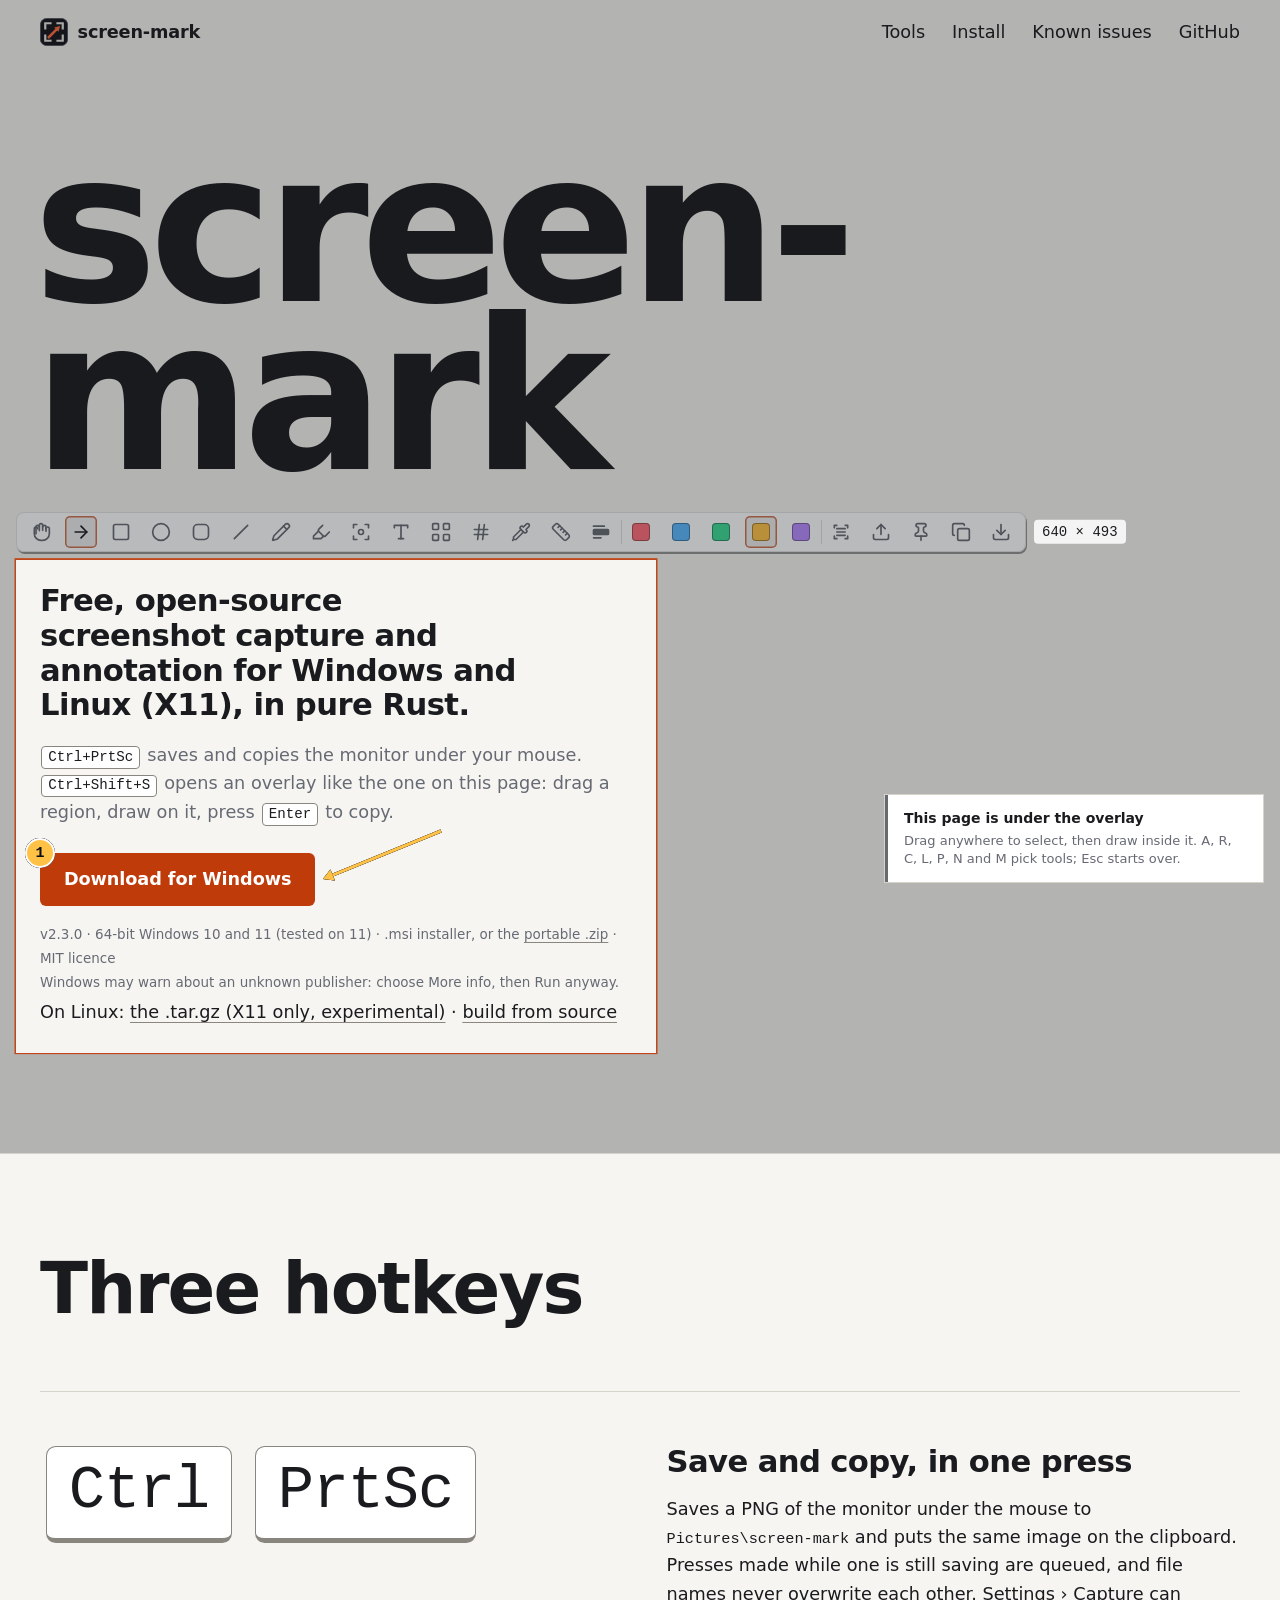
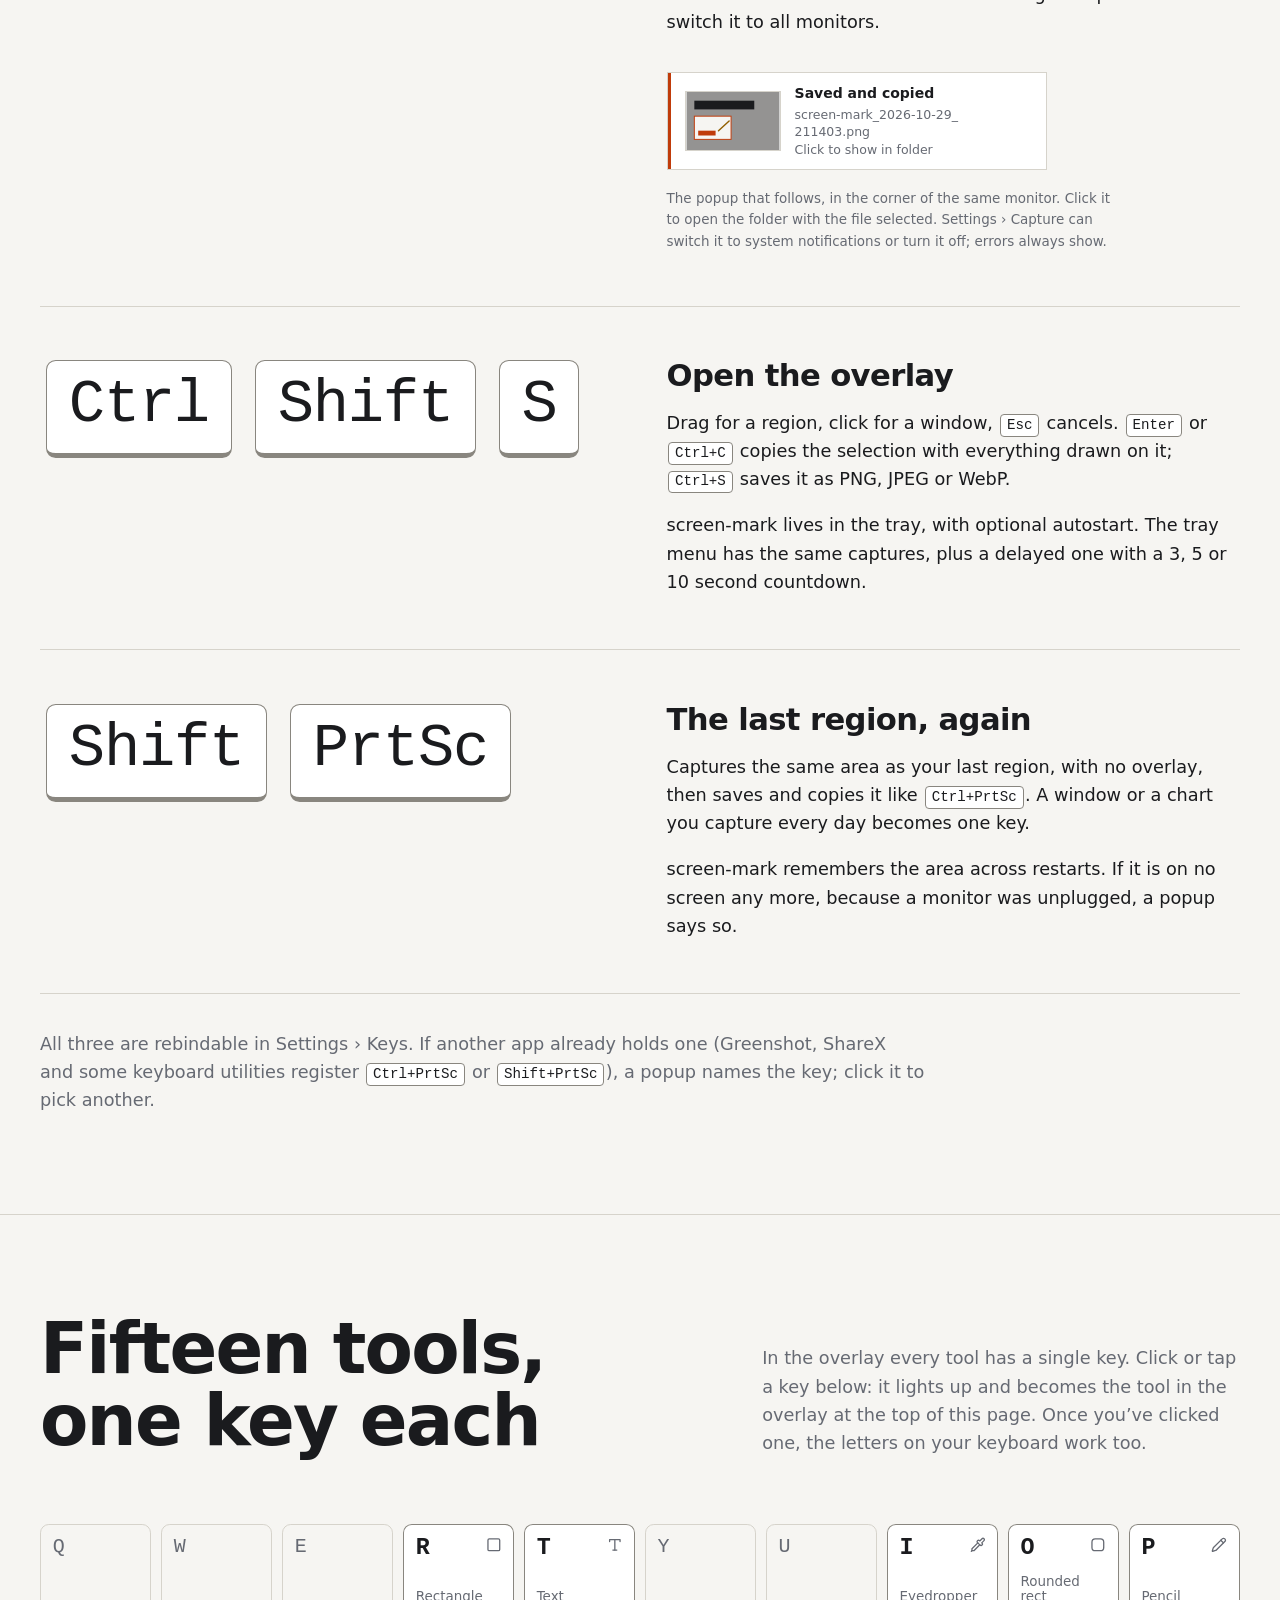
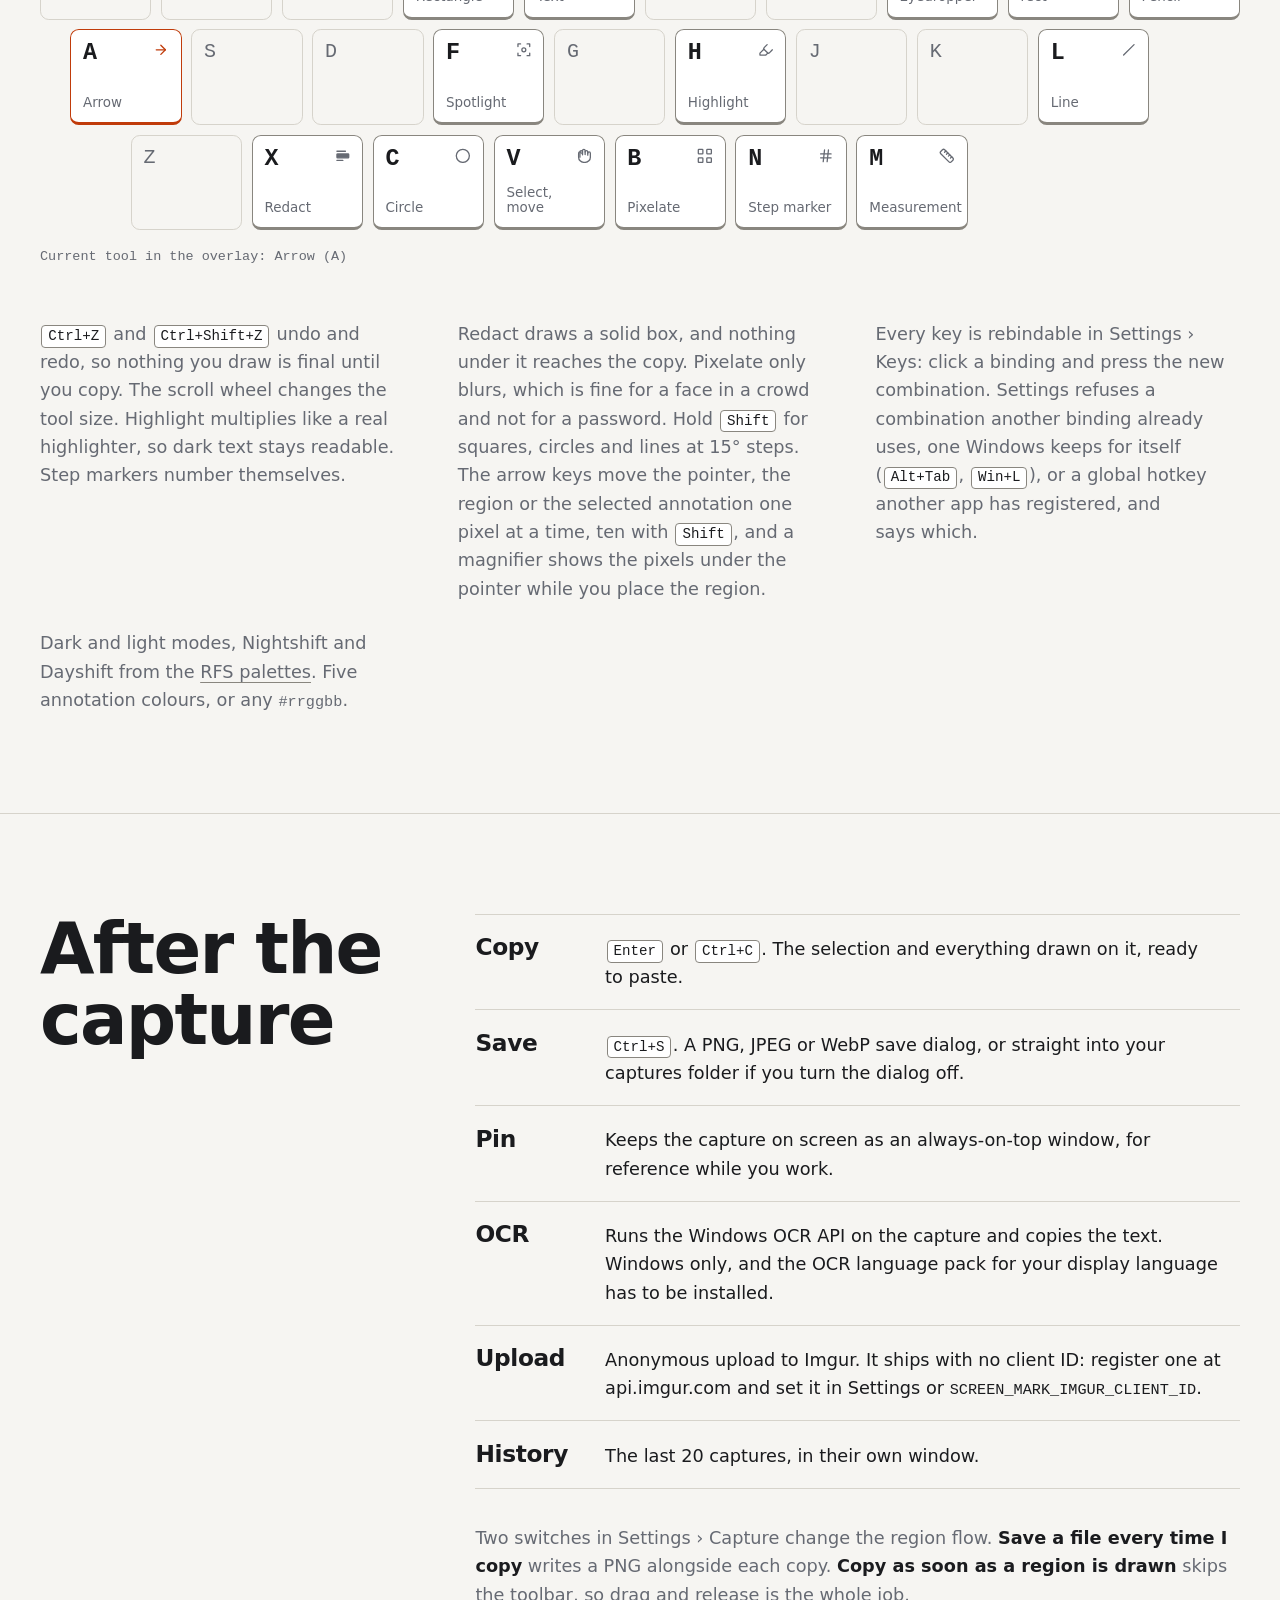
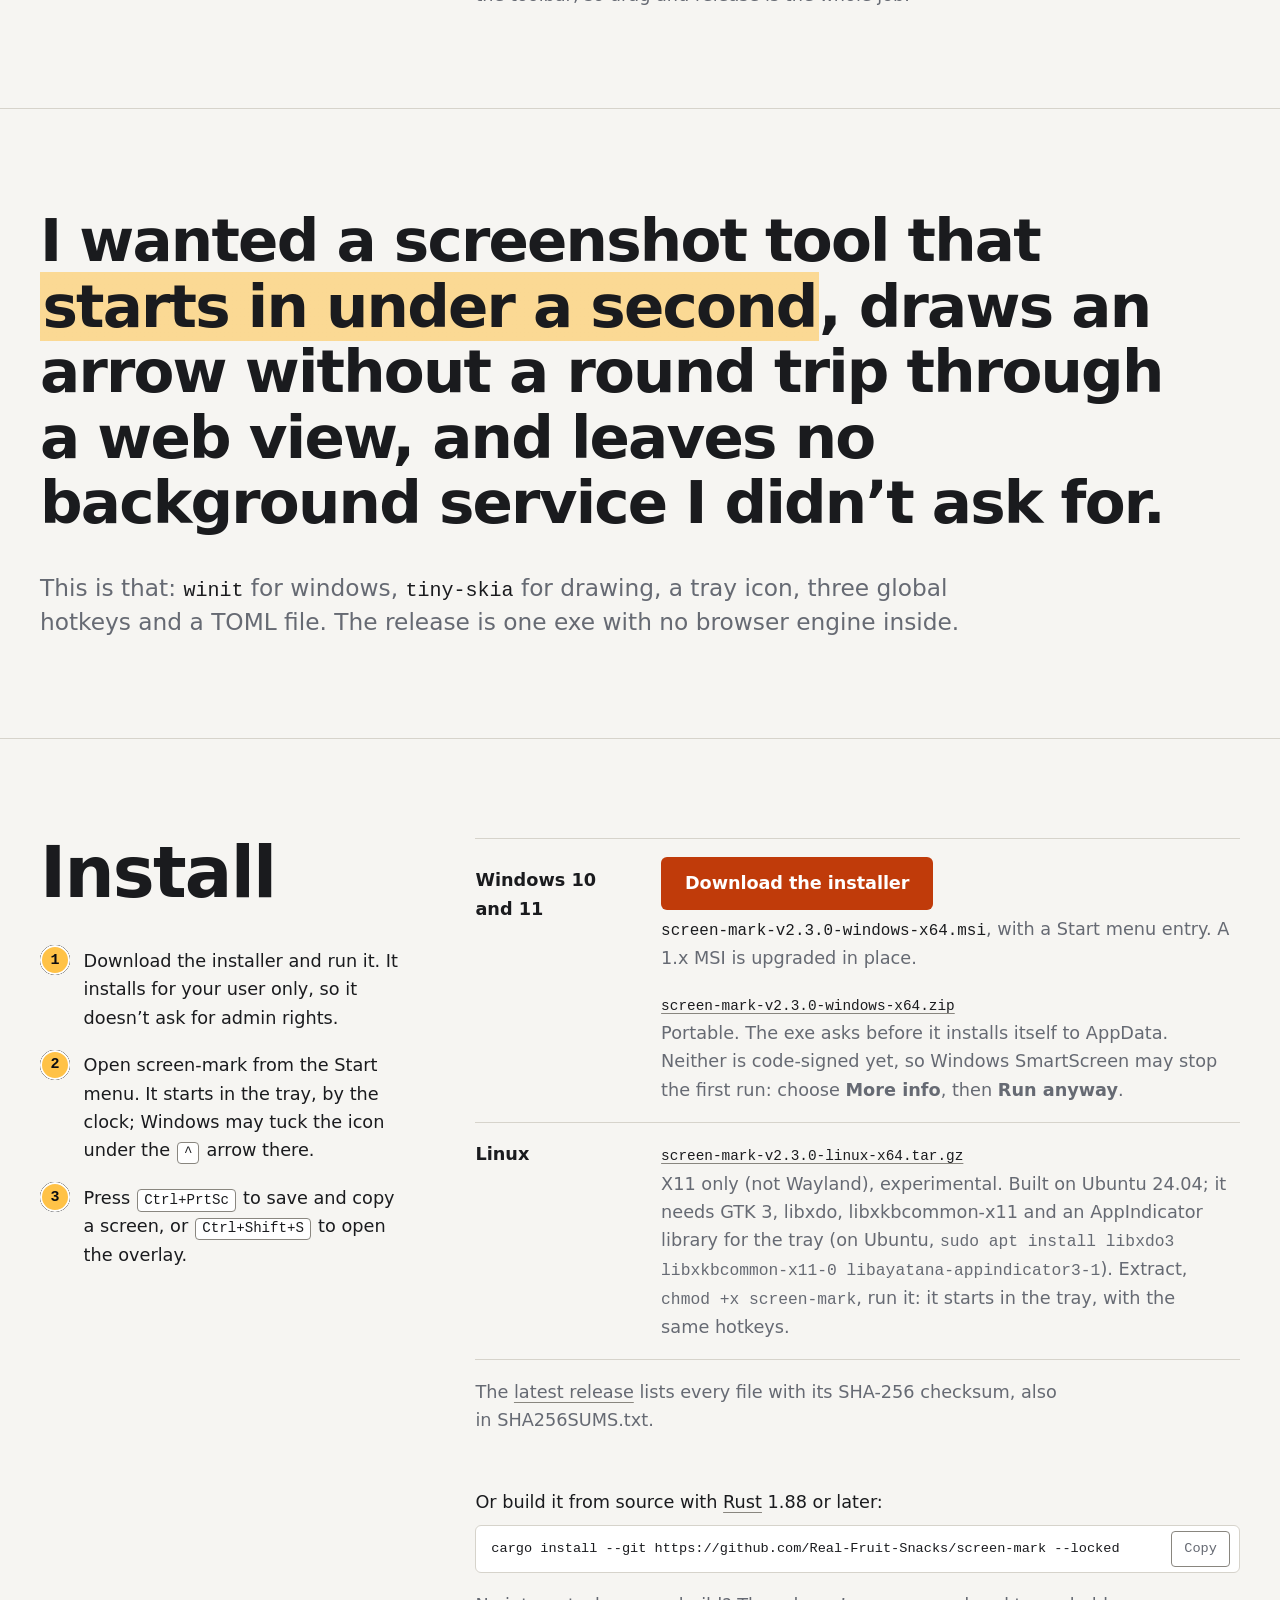
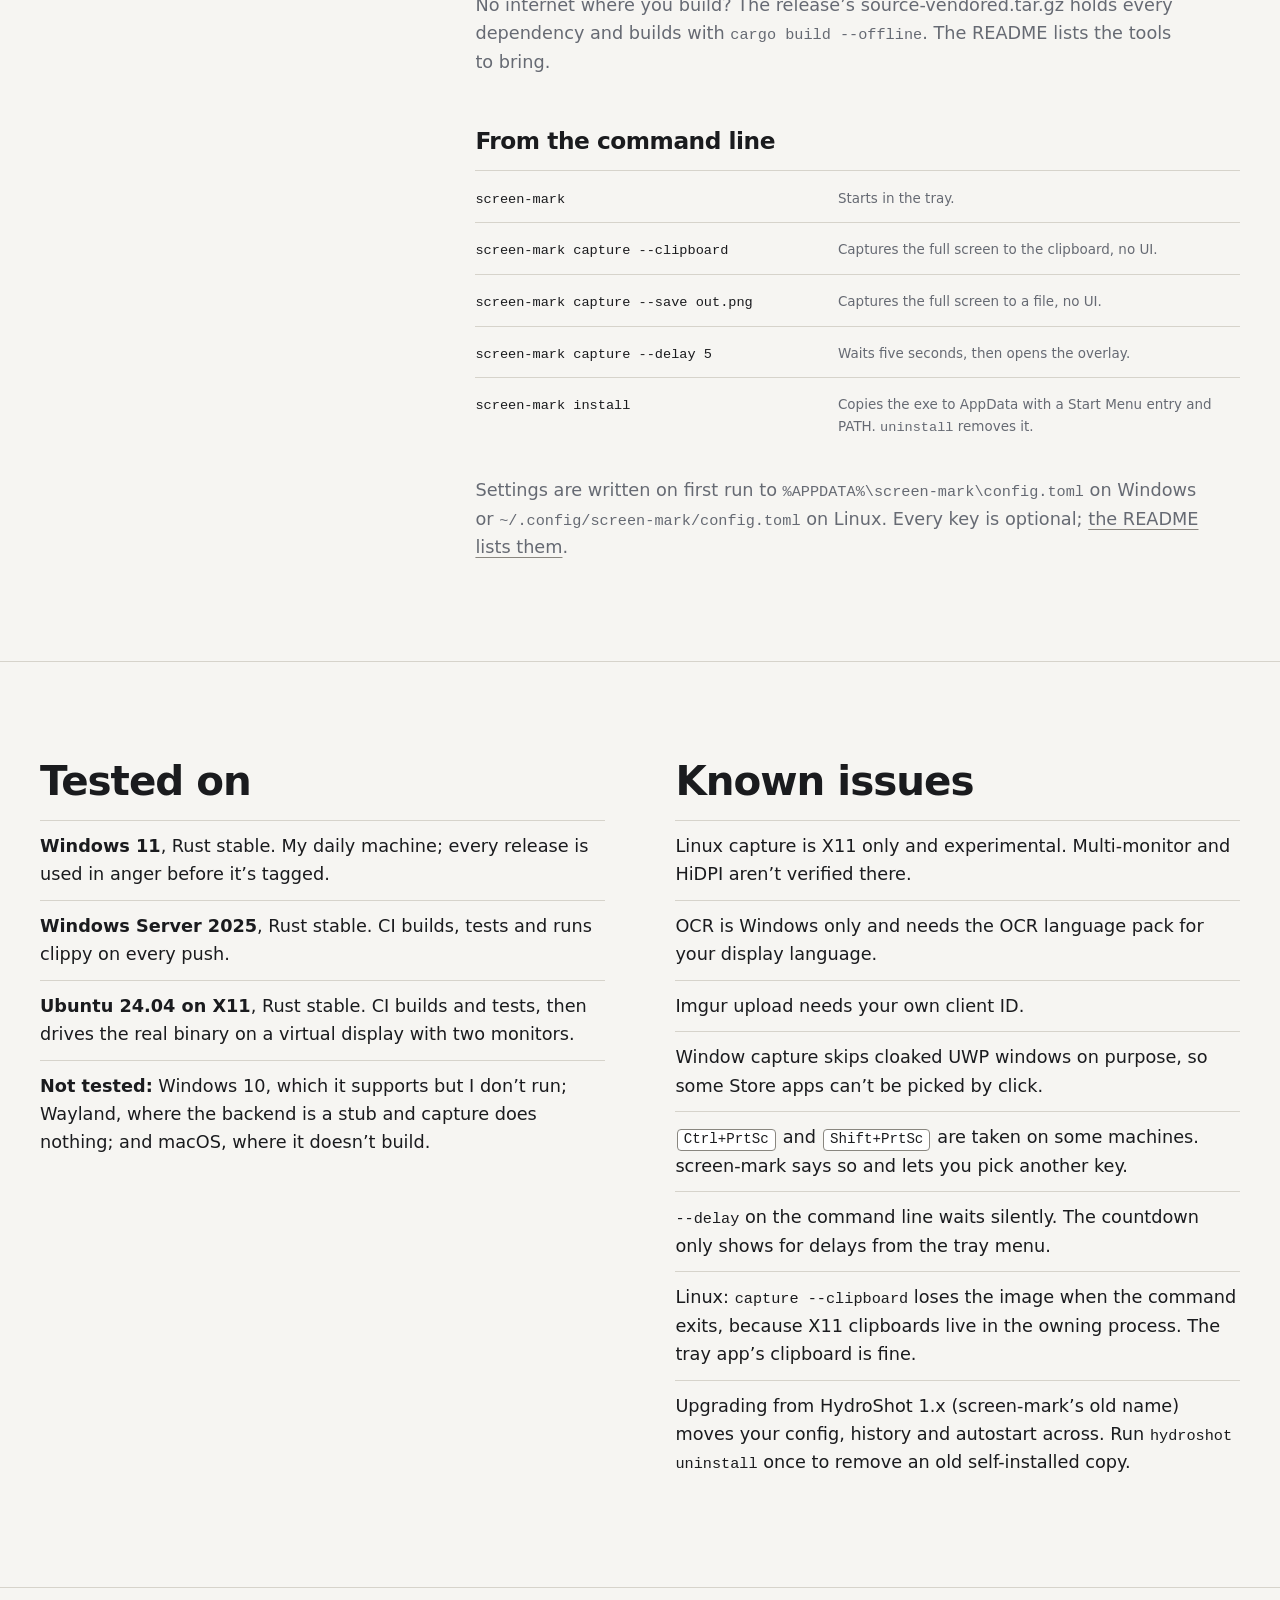
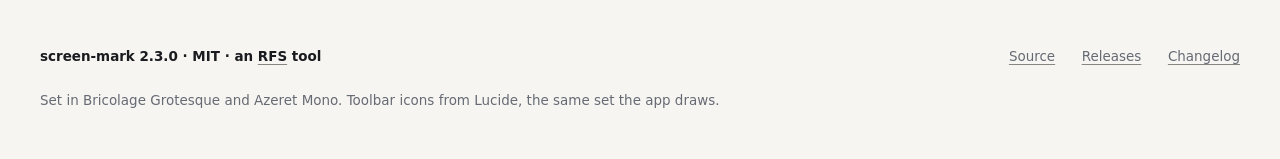
==== docs/index.html @ cc22e28f "Release 2.3.0 screen-mark updates itself (signed releases, tray and command line), gains a Redact to" ====
<!doctype html>
<html lang="en">
<head>
<meta charset="utf-8">
<meta name="viewport" content="width=device-width, initial-scale=1">
<title>screen-mark: screenshot capture and annotation in pure Rust</title>
<meta name="description" content="A native screenshot tool for Windows and Linux (X11). Ctrl+PrintScreen saves and copies; Ctrl+Shift+S opens an overlay with fifteen annotation tools, one key each. OCR, pin, Imgur upload. MIT.">
<meta name="keywords" content="screen-mark, screenshot, annotation, Rust, capture, OCR, tiny-skia, winit">
<meta property="og:type" content="website">
<meta property="og:url" content="https://real-fruit-snacks.github.io/screen-mark/">
<meta property="og:title" content="screen-mark: screenshot capture and annotation in pure Rust">
<meta property="og:description" content="Ctrl+PrintScreen saves and copies. Ctrl+Shift+S opens the overlay: drag a region, draw on it, press Enter. Windows and Linux (X11).">
<meta property="og:image" content="https://real-fruit-snacks.github.io/screen-mark/assets/og.png">
<meta property="og:image:width" content="1200">
<meta property="og:image:height" content="630">
<meta property="og:image:alt" content="The screen-mark website under its own capture overlay: a dimmed page, an Ember selection around the download button, and the annotation toolbar.">
<meta name="twitter:card" content="summary_large_image">
<meta name="theme-color" content="#0C0D10" media="(prefers-color-scheme: dark)">
<meta name="theme-color" content="#F6F5F2" media="(prefers-color-scheme: light)">
<link rel="icon" href="favicon.ico" sizes="32x32">
<link rel="icon" href="icon.svg" type="image/svg+xml">
<link rel="apple-touch-icon" href="apple-touch-icon.png">
<link rel="manifest" href="manifest.webmanifest">
<link rel="preload" href="assets/fonts/bricolage-grotesque-latin.woff2" as="font" type="font/woff2" crossorigin>
<link rel="preload" href="assets/fonts/azeret-mono-latin.woff2" as="font" type="font/woff2" crossorigin>
<link rel="stylesheet" href="styles.css">
<script>document.documentElement.classList.add('js');setTimeout(function(){if(!window.smReady)document.documentElement.classList.remove('js')},4000)</script>
<script src="script.js" defer></script>
</head>
<body>

<svg width="0" height="0" class="sprite" aria-hidden="true" focusable="false">
  <!-- Lucide icons (ISC licence), the same paths the app's toolbar renders (src/icons.rs) -->
  <defs>
    <symbol id="i-select" viewBox="0 0 24 24"><path d="M18 11V6a2 2 0 0 0-2-2a2 2 0 0 0-2 2"/><path d="M14 10V4a2 2 0 0 0-2-2a2 2 0 0 0-2 2v2"/><path d="M10 10.5V6a2 2 0 0 0-2-2a2 2 0 0 0-2 2v8"/><path d="M18 8a2 2 0 1 1 4 0v6a8 8 0 0 1-8 8H12a8 8 0 0 1-8-8V8a2 2 0 1 1 4 0"/></symbol>
    <symbol id="i-arrow" viewBox="0 0 24 24"><path d="M5 12h14"/><path d="m12 5 7 7-7 7"/></symbol>
    <symbol id="i-rectangle" viewBox="0 0 24 24"><rect width="18" height="18" x="3" y="3" rx="2"/></symbol>
    <symbol id="i-circle" viewBox="0 0 24 24"><circle cx="12" cy="12" r="10"/></symbol>
    <symbol id="i-rounded" viewBox="0 0 24 24"><rect x="3" y="3" width="18" height="18" rx="5"/></symbol>
    <symbol id="i-line" viewBox="0 0 24 24"><path d="M4 20 L20 4"/></symbol>
    <symbol id="i-pencil" viewBox="0 0 24 24"><path d="M21.174 6.812a1 1 0 0 0-3.986-3.987L3.842 16.174a2 2 0 0 0-.5.83l-1.321 4.352a.5.5 0 0 0 .623.622l4.353-1.32a2 2 0 0 0 .83-.497z"/><path d="m15 5 4 4"/></symbol>
    <symbol id="i-highlight" viewBox="0 0 24 24"><path d="m9 11-6 6v3h9l3-3"/><path d="m22 12-4.6 4.6a2 2 0 0 1-2.8 0l-5.2-5.2a2 2 0 0 1 0-2.8L14 4"/></symbol>
    <symbol id="i-spotlight" viewBox="0 0 24 24"><circle cx="12" cy="12" r="3"/><path d="M3 7V3h4"/><path d="M17 3h4v4"/><path d="M21 17v4h-4"/><path d="M7 21H3v-4"/></symbol>
    <symbol id="i-text" viewBox="0 0 24 24"><polyline points="4 7 4 4 20 4 20 7"/><line x1="9" x2="15" y1="20" y2="20"/><line x1="12" x2="12" y1="4" y2="20"/></symbol>
    <symbol id="i-pixelate" viewBox="0 0 24 24"><rect width="7" height="7" x="2" y="2" rx="1"/><rect width="7" height="7" x="15" y="2" rx="1"/><rect width="7" height="7" x="2" y="15" rx="1"/><rect width="7" height="7" x="15" y="15" rx="1"/></symbol>
    <symbol id="i-step" viewBox="0 0 24 24"><line x1="4" x2="20" y1="9" y2="9"/><line x1="4" x2="20" y1="15" y2="15"/><line x1="10" x2="8" y1="3" y2="21"/><line x1="16" x2="14" y1="3" y2="21"/></symbol>
    <symbol id="i-eyedropper" viewBox="0 0 24 24"><path d="m2 22 1-1h3l9-9"/><path d="M3 21v-3l9-9"/><path d="m15 6 3.4-3.4a2.1 2.1 0 1 1 3 3L18 9l.4.4a2.1 2.1 0 1 1-3 3l-3.8-3.8a2.1 2.1 0 1 1 3-3l.4.4Z"/></symbol>
    <symbol id="i-measure" viewBox="0 0 24 24"><path d="M21.3 15.3a2.4 2.4 0 0 1 0 3.4l-2.6 2.6a2.4 2.4 0 0 1-3.4 0L2.7 8.7a2.41 2.41 0 0 1 0-3.4l2.6-2.6a2.41 2.41 0 0 1 3.4 0Z"/><path d="m14.5 12.5 2-2"/><path d="m11.5 9.5 2-2"/><path d="m8.5 6.5 2-2"/><path d="m17.5 15.5 2-2"/></symbol>
    <symbol id="i-redact" viewBox="0 0 24 24"><path d="M3 5h13"/><rect x="3" y="9" width="18" height="6" rx="1" fill="currentColor"/><path d="M3 19h9"/></symbol>
    <symbol id="i-ocr" viewBox="0 0 24 24"><path d="M4 7V4h3"/><path d="M17 4h3v3"/><path d="M4 17v3h3"/><path d="M17 20h3v-3"/><path d="M7 8h10"/><path d="M7 12h10"/><path d="M7 16h10"/></symbol>
    <symbol id="i-upload" viewBox="0 0 24 24"><path d="M21 15v4a2 2 0 0 1-2 2H5a2 2 0 0 1-2-2v-4"/><polyline points="17 8 12 3 7 8"/><line x1="12" x2="12" y1="3" y2="15"/></symbol>
    <symbol id="i-pin" viewBox="0 0 24 24"><path d="M12 17v5"/><path d="M9 10.76a2 2 0 0 1-1.11 1.79l-1.78.9A2 2 0 0 0 5 15.24V16a1 1 0 0 0 1 1h12a1 1 0 0 0 1-1v-.76a2 2 0 0 0-1.11-1.79l-1.78-.9A2 2 0 0 1 15 10.76V7a1 1 0 0 1 1-1 2 2 0 0 0 0-4H8a2 2 0 0 0 0 4 1 1 0 0 1 1 1z"/></symbol>
    <symbol id="i-copy" viewBox="0 0 24 24"><rect width="14" height="14" x="8" y="8" rx="2" ry="2"/><path d="M4 16c-1.1 0-2-.9-2-2V4c0-1.1.9-2 2-2h10c1.1 0 2 .9 2 2"/></symbol>
    <symbol id="i-save" viewBox="0 0 24 24"><path d="M21 15v4a2 2 0 0 1-2 2H5a2 2 0 0 1-2-2v-4"/><polyline points="7 10 12 15 17 10"/><line x1="12" x2="12" y1="15" y2="3"/></symbol>
  </defs>
</svg>

<a class="skip" href="#top">Skip to content</a>

<header class="bar" data-window>
  <div class="wrap bar__in">
    <a class="brand" href="./"><img src="icon.svg" width="28" height="28" alt=""><span>screen-mark</span></a>
    <nav aria-label="On this page">
      <a href="#features">Tools</a>
      <a href="#install">Install</a>
      <a href="#known-issues"><span class="nav-long">Known issues</span><span class="nav-short" aria-hidden="true">Issues</span></a>
      <a href="https://github.com/Real-Fruit-Snacks/screen-mark">GitHub</a>
    </nav>
  </div>
</header>

<main>
  <section class="stage" id="top" aria-labelledby="title" data-stage>
    <div class="wrap stage__in">
      <h1 class="wordmark" id="title" data-window>screen-mark</h1>

      <div class="capture" data-capture data-window>
        <p class="lede">Free, open-source screenshot capture and annotation for Windows and Linux&nbsp;(X11), in pure&nbsp;Rust.</p>
        <p class="how"><kbd>Ctrl+PrtSc</kbd> saves and copies the monitor under your mouse. <kbd>Ctrl+Shift+S</kbd> opens an overlay like the one on this page: drag a region, draw on it, press <kbd>Enter</kbd> to copy.</p>
        <p class="meta phone-note">screen-mark runs on a computer, not a phone. The button downloads the Windows installer; open this page on your PC to run it.</p>
        <div class="get">
          <a class="btn" href="https://github.com/Real-Fruit-Snacks/screen-mark/releases/download/v2.3.0/screen-mark-v2.3.0-windows-x64.msi">Download for Windows</a>
          <svg class="note-arrow" viewBox="0 0 132 64" aria-hidden="true" focusable="false">
            <path class="note-arrow__shaft" d="M124 8 L15.6 52.1"/>
            <path class="note-arrow__head" d="M6 56 L13.4 46.5 L17.9 57.6 Z"/>
          </svg>
          <span class="marker marker--static" aria-hidden="true">1</span>
        </div>
        <p class="meta"><span>v2.3.0 &middot; 64-bit Windows 10 and 11 (tested on 11) &middot; .msi installer, or the <a href="https://github.com/Real-Fruit-Snacks/screen-mark/releases/download/v2.3.0/screen-mark-v2.3.0-windows-x64.zip">portable .zip</a> &middot; MIT licence</span>
          <span>Windows may warn about an unknown publisher: choose More info, then Run anyway.</span>
          <span class="meta__alt">On Linux: <a href="#linux">the .tar.gz (X11 only, experimental)</a> &middot; <a href="#source">build from source</a></span></p>
      </div>

      <div class="toolbar" role="toolbar" aria-label="Demo of the app’s capture toolbar" data-toolbar inert>
        <button type="button" data-tool="select" aria-label="Select (V)" class="x-md"><svg aria-hidden="true" focusable="false"><use href="#i-select"/></svg></button>
        <button type="button" data-tool="arrow" aria-label="Arrow (A)" aria-pressed="true"><svg aria-hidden="true" focusable="false"><use href="#i-arrow"/></svg></button>
        <button type="button" data-tool="rect" aria-label="Rectangle (R)"><svg aria-hidden="true" focusable="false"><use href="#i-rectangle"/></svg></button>
        <button type="button" data-tool="circle" aria-label="Circle (C)" class="x-sm"><svg aria-hidden="true" focusable="false"><use href="#i-circle"/></svg></button>
        <button type="button" data-tool="rounded" aria-label="Rounded rectangle (O)" class="x-md"><svg aria-hidden="true" focusable="false"><use href="#i-rounded"/></svg></button>
        <button type="button" data-tool="line" aria-label="Line (L)" class="x-sm"><svg aria-hidden="true" focusable="false"><use href="#i-line"/></svg></button>
        <button type="button" data-tool="pencil" aria-label="Pencil (P)" class="x-sm"><svg aria-hidden="true" focusable="false"><use href="#i-pencil"/></svg></button>
        <button type="button" data-tool="highlight" aria-label="Highlight (H)" class="x-md"><svg aria-hidden="true" focusable="false"><use href="#i-highlight"/></svg></button>
        <button type="button" data-tool="spotlight" aria-label="Spotlight (F)" class="x-md"><svg aria-hidden="true" focusable="false"><use href="#i-spotlight"/></svg></button>
        <button type="button" data-tool="text" aria-label="Text (T)" class="x-sm"><svg aria-hidden="true" focusable="false"><use href="#i-text"/></svg></button>
        <button type="button" data-tool="pixelate" aria-label="Pixelate (B)" class="x-md"><svg aria-hidden="true" focusable="false"><use href="#i-pixelate"/></svg></button>
        <button type="button" data-tool="step" aria-label="Step marker (N)" class="sep-md"><svg aria-hidden="true" focusable="false"><use href="#i-step"/></svg></button>
        <button type="button" data-tool="eyedropper" aria-label="Eyedropper (I)" class="x-md"><svg aria-hidden="true" focusable="false"><use href="#i-eyedropper"/></svg></button>
        <button type="button" data-tool="measure" aria-label="Measurement (M)" class="x-md"><svg aria-hidden="true" focusable="false"><use href="#i-measure"/></svg></button>
        <button type="button" data-tool="redact" aria-label="Redact (X)" class="x-md sep"><svg aria-hidden="true" focusable="false"><use href="#i-redact"/></svg></button>
        <button type="button" data-color="#ff6e7a" aria-label="Red" aria-pressed="false" class="swatch" style="--c:#ff6e7a"></button>
        <button type="button" data-color="#5cb8ff" aria-label="Blue" aria-pressed="false" class="swatch x-xs" style="--c:#5cb8ff"></button>
        <button type="button" data-color="#3ddc97" aria-label="Green" aria-pressed="false" class="swatch x-xs" style="--c:#3ddc97"></button>
        <button type="button" data-color="amber" aria-label="Yellow" class="swatch" style="--c:var(--draw)" aria-pressed="true"></button>
        <button type="button" data-color="#b78cff" aria-label="Mauve" aria-pressed="false" class="swatch sep" style="--c:#b78cff"></button>
        <button type="button" data-act="ocr" aria-label="OCR (extract text)" class="x-md"><svg aria-hidden="true" focusable="false"><use href="#i-ocr"/></svg></button>
        <button type="button" data-act="upload" aria-label="Upload (Imgur)" class="x-md"><svg aria-hidden="true" focusable="false"><use href="#i-upload"/></svg></button>
        <button type="button" data-act="pin" aria-label="Pin" class="x-sm"><svg aria-hidden="true" focusable="false"><use href="#i-pin"/></svg></button>
        <button type="button" data-act="copy" aria-label="Copy (Ctrl+C)"><svg aria-hidden="true" focusable="false"><use href="#i-copy"/></svg></button>
        <button type="button" data-act="save" aria-label="Save (Ctrl+S)" class="x-sm"><svg aria-hidden="true" focusable="false"><use href="#i-save"/></svg></button>
      </div>
    </div>

    <div class="sel" aria-hidden="true"></div>
    <div class="cross" aria-hidden="true"></div>
    <svg class="ink" aria-hidden="true" focusable="false"></svg>
    <div class="pill" aria-hidden="true"></div>
    <div class="toast" aria-hidden="true"><p class="toast__title"></p><p class="toast__detail"></p></div>
    <p class="visually-hidden" role="status" data-live></p>
  </section>

  <section class="hotkeys" id="how" aria-labelledby="how-h">
    <div class="wrap">
      <h2 id="how-h">Three hotkeys</h2>

      <div class="hk">
        <p class="caps"><kbd>Ctrl</kbd><kbd>PrtSc</kbd></p>
        <div class="hk__body">
          <h3>Save and copy, in one press</h3>
          <p>Saves a PNG of the monitor under the mouse to <code>Pictures\screen-mark</code> and puts the same image on the clipboard. Presses made while one is still saving are queued, and file names never overwrite each other. Settings › Capture can switch it to all monitors.</p>
          <figure class="popup">
            <div class="popup__card">
              <span class="popup__thumb" aria-hidden="true">
                <svg viewBox="0 0 96 60"><rect class="t-bg" width="96" height="60"/><rect class="t-dim" width="96" height="60"/><rect class="t-word" x="8" y="9" width="62" height="9"/><rect class="t-sel" x="8" y="25" width="38" height="24"/><rect class="t-btn" x="12" y="40" width="18" height="5"/><path class="t-arrow" d="M44 30 L33 40"/></svg>
              </span>
              <span class="popup__text">
                <span class="popup__title">Saved and copied</span>
                <span class="popup__detail"><span class="popup__file"><span class="nowrap">screen-mark</span>_<wbr><span class="nowrap">2026-10-29</span>_<wbr>211403.png</span>Click to show in folder</span>
              </span>
            </div>
            <figcaption>The popup that follows, in the corner of the same monitor. Click it to open the folder with the file selected. Settings › Capture can switch it to system notifications or turn it off; errors always show.</figcaption>
          </figure>
        </div>
      </div>

      <div class="hk">
        <p class="caps"><kbd>Ctrl</kbd><kbd>Shift</kbd><kbd>S</kbd></p>
        <div class="hk__body">
          <h3>Open the overlay</h3>
          <p>Drag for a region, click for a window, <kbd>Esc</kbd> cancels. <kbd>Enter</kbd> or <kbd>Ctrl+C</kbd> copies the selection with everything drawn on it; <kbd>Ctrl+S</kbd> saves it as PNG, JPEG or WebP.</p>
          <p>screen-mark lives in the tray, with optional autostart. The tray menu has the same captures, plus a delayed one with a 3, 5 or 10 second countdown.</p>
        </div>
      </div>

      <div class="hk">
        <p class="caps"><kbd>Shift</kbd><kbd>PrtSc</kbd></p>
        <div class="hk__body">
          <h3>The last region, again</h3>
          <p>Captures the same area as your last region, with no overlay, then saves and copies it like <kbd>Ctrl+PrtSc</kbd>. A window or a chart you capture every day becomes one key.</p>
          <p>screen-mark remembers the area across restarts. If it is on no screen any more, because a monitor was unplugged, a popup says so.</p>
        </div>
      </div>

      <div class="aside"><p>All three are rebindable in Settings › Keys. If another app already holds one (Greenshot, ShareX and some keyboard utilities register <kbd>Ctrl+PrtSc</kbd> or <kbd>Shift+PrtSc</kbd>), a popup names the key; click it to pick another.</p></div>
    </div>
  </section>

  <section class="tools" id="features" aria-labelledby="tools-h">
    <div class="wrap">
      <div class="tools__head">
        <h2 id="tools-h">Fifteen tools, one key each</h2>
        <p>In the overlay every tool has a single key.<span class="js-only"> Click or tap a key below: it lights up and becomes the tool in the overlay at the top of this page. Once you’ve clicked one, the letters on your keyboard work too.</span></p>
      </div>

      <div class="kb" role="toolbar" aria-label="Tool keys" data-kb inert>
        <div class="kb__row">
          <span class="key" data-l="Q" aria-hidden="true"></span><span class="key" data-l="W" aria-hidden="true"></span><span class="key" data-l="E" aria-hidden="true"></span>
          <button type="button" class="key is-tool" data-key="r" aria-label="Rectangle (R)" aria-pressed="false"><kbd>R</kbd><svg aria-hidden="true" focusable="false"><use href="#i-rectangle"/></svg><span class="key__name">Rectangle</span></button>
          <button type="button" class="key is-tool" data-key="t" aria-label="Text (T)" aria-pressed="false"><kbd>T</kbd><svg aria-hidden="true" focusable="false"><use href="#i-text"/></svg><span class="key__name">Text</span></button>
          <span class="key" data-l="Y" aria-hidden="true"></span><span class="key" data-l="U" aria-hidden="true"></span>
          <button type="button" class="key is-tool" data-key="i" aria-label="Eyedropper (I)" aria-pressed="false"><kbd>I</kbd><svg aria-hidden="true" focusable="false"><use href="#i-eyedropper"/></svg><span class="key__name">Eyedropper</span></button>
          <button type="button" class="key is-tool" data-key="o" aria-label="Rounded rectangle (O)" aria-pressed="false"><kbd>O</kbd><svg aria-hidden="true" focusable="false"><use href="#i-rounded"/></svg><span class="key__name">Rounded rect</span></button>
          <button type="button" class="key is-tool" data-key="p" aria-label="Pencil (P)" aria-pressed="false"><kbd>P</kbd><svg aria-hidden="true" focusable="false"><use href="#i-pencil"/></svg><span class="key__name">Pencil</span></button>
        </div>
        <div class="kb__row">
          <button type="button" class="key is-tool" data-key="a" aria-label="Arrow (A)" aria-pressed="false"><kbd>A</kbd><svg aria-hidden="true" focusable="false"><use href="#i-arrow"/></svg><span class="key__name">Arrow</span></button>
          <span class="key" data-l="S" aria-hidden="true"></span><span class="key" data-l="D" aria-hidden="true"></span>
          <button type="button" class="key is-tool" data-key="f" aria-label="Spotlight (F)" aria-pressed="false"><kbd>F</kbd><svg aria-hidden="true" focusable="false"><use href="#i-spotlight"/></svg><span class="key__name">Spotlight</span></button>
          <span class="key" data-l="G" aria-hidden="true"></span>
          <button type="button" class="key is-tool" data-key="h" aria-label="Highlight (H)" aria-pressed="false"><kbd>H</kbd><svg aria-hidden="true" focusable="false"><use href="#i-highlight"/></svg><span class="key__name">Highlight</span></button>
          <span class="key" data-l="J" aria-hidden="true"></span><span class="key" data-l="K" aria-hidden="true"></span>
          <button type="button" class="key is-tool" data-key="l" aria-label="Line (L)" aria-pressed="false"><kbd>L</kbd><svg aria-hidden="true" focusable="false"><use href="#i-line"/></svg><span class="key__name">Line</span></button>
        </div>
        <div class="kb__row">
          <span class="key" data-l="Z" aria-hidden="true"></span>
          <button type="button" class="key is-tool" data-key="x" aria-label="Redact (X)" aria-pressed="false"><kbd>X</kbd><svg aria-hidden="true" focusable="false"><use href="#i-redact"/></svg><span class="key__name">Redact</span></button>
          <button type="button" class="key is-tool" data-key="c" aria-label="Circle (C)" aria-pressed="false"><kbd>C</kbd><svg aria-hidden="true" focusable="false"><use href="#i-circle"/></svg><span class="key__name">Circle</span></button>
          <button type="button" class="key is-tool" data-key="v" aria-label="Select, move (V)" aria-pressed="false"><kbd>V</kbd><svg aria-hidden="true" focusable="false"><use href="#i-select"/></svg><span class="key__name">Select, move</span></button>
          <button type="button" class="key is-tool" data-key="b" aria-label="Pixelate (B)" aria-pressed="false"><kbd>B</kbd><svg aria-hidden="true" focusable="false"><use href="#i-pixelate"/></svg><span class="key__name">Pixelate</span></button>
          <button type="button" class="key is-tool" data-key="n" aria-label="Step marker (N)" aria-pressed="false"><kbd>N</kbd><svg aria-hidden="true" focusable="false"><use href="#i-step"/></svg><span class="key__name">Step marker</span></button>
          <button type="button" class="key is-tool" data-key="m" aria-label="Measurement (M)" aria-pressed="false"><kbd>M</kbd><svg aria-hidden="true" focusable="false"><use href="#i-measure"/></svg><span class="key__name">Measurement</span></button>
        </div>
      </div>
      <p class="kb__now js-only" aria-hidden="true" data-now></p>

      <dl class="keylist">
        <div><dt><kbd>V</kbd></dt><dd>Select, move</dd></div>
        <div><dt><kbd>A</kbd></dt><dd>Arrow</dd></div>
        <div><dt><kbd>R</kbd></dt><dd>Rectangle</dd></div>
        <div><dt><kbd>C</kbd></dt><dd>Circle</dd></div>
        <div><dt><kbd>O</kbd></dt><dd>Rounded rectangle</dd></div>
        <div><dt><kbd>L</kbd></dt><dd>Line</dd></div>
        <div><dt><kbd>P</kbd></dt><dd>Pencil</dd></div>
        <div><dt><kbd>H</kbd></dt><dd>Highlight</dd></div>
        <div><dt><kbd>F</kbd></dt><dd>Spotlight</dd></div>
        <div><dt><kbd>T</kbd></dt><dd>Text</dd></div>
        <div><dt><kbd>B</kbd></dt><dd>Pixelate</dd></div>
        <div><dt><kbd>N</kbd></dt><dd>Step marker</dd></div>
        <div><dt><kbd>I</kbd></dt><dd>Eyedropper</dd></div>
        <div><dt><kbd>M</kbd></dt><dd>Measurement</dd></div>
        <div><dt><kbd>X</kbd></dt><dd>Redact</dd></div>
      </dl>

      <div class="tools__notes">
        <p><kbd>Ctrl+Z</kbd> and <kbd>Ctrl+Shift+Z</kbd> undo and redo, so nothing you draw is final until you copy. The scroll wheel changes the tool size. Highlight multiplies like a real highlighter, so dark text stays readable. Step markers number themselves.</p>
        <p>Redact draws a solid box, and nothing under it reaches the copy. Pixelate only blurs, which is fine for a face in a crowd and not for a password. Hold <kbd>Shift</kbd> for squares, circles and lines at 15° steps. The arrow keys move the pointer, the region or the selected annotation one pixel at a time, ten with <kbd>Shift</kbd>, and a magnifier shows the pixels under the pointer while you place the region.</p>
        <p>Every key is rebindable in Settings › Keys: click a binding and press the new combination. Settings refuses a combination another binding already uses, one Windows keeps for itself <span class="nowrap">(<kbd>Alt+Tab</kbd>,</span> <kbd>Win+L</kbd>), or a global hotkey another app has registered, and says which.</p>
        <p>Dark and light modes, Nightshift and Dayshift from the <a href="https://github.com/Real-Fruit-Snacks/rfs-brand/blob/main/BRAND.md">RFS palettes</a>. Five annotation colours, or any <code>#rrggbb</code>.</p>
      </div>
    </div>
  </section>

  <section class="after" aria-labelledby="after-h">
    <div class="wrap after__in">
      <h2 id="after-h">After the capture</h2>
      <dl class="spec">
        <div><dt>Copy</dt><dd><kbd>Enter</kbd> or <kbd>Ctrl+C</kbd>. The selection and everything drawn on it, ready to paste.</dd></div>
        <div><dt>Save</dt><dd><kbd>Ctrl+S</kbd>. A PNG, JPEG or WebP save dialog, or straight into your captures folder if you turn the dialog off.</dd></div>
        <div><dt>Pin</dt><dd>Keeps the capture on screen as an <span class="nowrap">always-on-top</span> window, for reference while you work.</dd></div>
        <div><dt>OCR</dt><dd>Runs the Windows OCR API on the capture and copies the text. Windows only, and the OCR language pack for your display language has to be installed.</dd></div>
        <div><dt>Upload</dt><dd>Anonymous upload to Imgur. It ships with no client ID: register one at api.imgur.com and set it in Settings or <code>SCREEN_MARK_IMGUR_CLIENT_ID</code>.</dd></div>
        <div><dt>History</dt><dd>The last 20 captures, in their own window.</dd></div>
      </dl>
      <p class="after__switches">Two switches in Settings › Capture change the region flow. <b>Save a file every time I copy</b> writes a PNG alongside each copy. <b>Copy as soon as a region is drawn</b> skips the toolbar, so drag and release is the whole job.</p>
    </div>
  </section>

  <section class="why" aria-labelledby="why-h">
    <div class="wrap">
      <h2 id="why-h" class="visually-hidden">Why it exists</h2>
      <blockquote>
        <p>I wanted a screenshot tool that <mark>starts in under a second</mark>, draws an arrow without a round trip through a web view, and leaves no background service I didn’t ask for.</p>
      </blockquote>
      <p class="why__parts">This is that: <code>winit</code> for windows, <code class="nowrap">tiny-skia</code> for drawing, a tray icon, three global hotkeys and a TOML file. The release is one exe with no browser engine inside.</p>
    </div>
  </section>

  <section class="install" id="install" aria-labelledby="install-h">
    <div class="wrap install__in">
      <div class="install__head">
        <h2 id="install-h">Install</h2>
        <ol class="steps">
          <li><span>Download the installer and run it. It installs for your user only, so it doesn’t ask for admin rights.</span></li>
          <li><span>Open screen-mark from the Start menu. It starts in the tray, by the clock; Windows may tuck the icon under the <kbd>^</kbd> arrow there.</span></li>
          <li><span>Press <kbd>Ctrl+PrtSc</kbd> to save and copy a screen, or <kbd>Ctrl+Shift+S</kbd> to open the overlay.</span></li>
        </ol>
      </div>
      <div class="install__body">
        <ul class="files">
          <li>
            <span class="files__os">Windows 10 and 11</span>
            <div class="files__set">
              <p><a class="btn files__btn" href="https://github.com/Real-Fruit-Snacks/screen-mark/releases/download/v2.3.0/screen-mark-v2.3.0-windows-x64.msi">Download the installer</a></p>
              <p class="files__note"><span class="files__file">screen-mark-v2.3.0-windows-x64.msi</span>, with a Start menu entry. A 1.x MSI is upgraded in place.</p>
              <p><a class="files__name" href="https://github.com/Real-Fruit-Snacks/screen-mark/releases/download/v2.3.0/screen-mark-v2.3.0-windows-x64.zip">screen-mark-v2.3.0-windows-x64.zip</a></p>
              <p class="files__note">Portable. The exe asks before it installs itself to AppData.</p>
              <p class="files__note">Neither is code-signed yet, so Windows SmartScreen may stop the first run: choose <b>More info</b>, then <b>Run anyway</b>.</p>
            </div>
          </li>
          <li id="linux">
            <span class="files__os">Linux</span>
            <div class="files__set">
              <p><a class="files__name" href="https://github.com/Real-Fruit-Snacks/screen-mark/releases/download/v2.3.0/screen-mark-v2.3.0-linux-x64.tar.gz">screen-mark-v2.3.0-linux-x64.tar.gz</a></p>
              <p class="files__note">X11 only (not Wayland), experimental. Built on Ubuntu 24.04; it needs GTK 3, libxdo, libxkbcommon-x11 and an AppIndicator library for the tray (on Ubuntu, <code>sudo apt install <span class="nowrap">libxdo3</span> <span class="nowrap">libxkbcommon-x11-0</span> <span class="nowrap">libayatana-appindicator3-1</span></code>). Extract, <code class="nowrap">chmod +x screen-mark</code>, run it: it starts in the tray, with the same hotkeys.</p>
            </div>
          </li>
        </ul>
        <p class="install__all">The <a href="https://github.com/Real-Fruit-Snacks/screen-mark/releases/latest">latest release</a> lists every file with its <span class="nowrap">SHA-256</span> checksum, also in <span class="nowrap">SHA256SUMS.txt</span>.</p>

        <div class="cargo" id="source">
          <p id="cargo-l">Or build it from source with <a href="https://rustup.rs">Rust</a> 1.88 or later:</p>
          <div class="cmd">
            <pre><code>cargo install --git <wbr>https://github.com/<wbr><span class="nowrap">Real-Fruit-Snacks</span>/<wbr><span class="nowrap">screen-mark</span> <span class="nowrap">--locked</span></code></pre>
            <button type="button" class="copy" aria-label="Copy the cargo command" data-copy="cargo install --git https://github.com/Real-Fruit-Snacks/screen-mark --locked">Copy</button>
          </div>
          <p class="cargo__offline">No internet where you build? The release’s <span class="nowrap">source-vendored.tar.gz</span> holds every dependency and builds with <code class="nowrap">cargo build --offline</code>. The README lists the tools to bring.</p>
        </div>

        <h3>From the command line</h3>
        <dl class="cli">
          <div><dt><code>screen-mark</code></dt><dd>Starts in the tray.</dd></div>
          <div><dt><code>screen-mark capture --clipboard</code></dt><dd>Captures the full screen to the clipboard, no UI.</dd></div>
          <div><dt><code>screen-mark capture --save out.png</code></dt><dd>Captures the full screen to a file, no UI.</dd></div>
          <div><dt><code>screen-mark capture --delay 5</code></dt><dd>Waits five seconds, then opens the overlay.</dd></div>
          <div><dt><code>screen-mark install</code></dt><dd>Copies the exe to AppData with a Start Menu entry and PATH. <code>uninstall</code> removes it.</dd></div>
        </dl>
        <p class="install__config">Settings are written on first run to <code>%APPDATA%\<wbr><span class="nowrap">screen-mark</span>\<wbr>config.toml</code> on Windows or <code>~/.config/<wbr><span class="nowrap">screen-mark</span>/<wbr>config.toml</code> on Linux. Every key is optional; <a href="https://github.com/Real-Fruit-Snacks/screen-mark#configuration">the README lists them</a>.</p>
      </div>
    </div>
  </section>

  <section class="limits" id="known-issues" aria-label="Tested on and known issues">
    <div class="wrap limits__in">
      <div>
        <h2>Tested on</h2>
        <ul class="plain">
          <li><b>Windows 11</b>, Rust stable. My daily machine; every release is used in anger before it’s tagged.</li>
          <li><b>Windows Server 2025</b>, Rust stable. CI builds, tests and runs clippy on every push.</li>
          <li><b>Ubuntu 24.04 on X11</b>, Rust stable. CI builds and tests, then drives the real binary on a virtual display with two monitors.</li>
          <li><b>Not tested:</b> Windows 10, which it supports but I don’t run; Wayland, where the backend is a stub and capture does nothing; and macOS, where it doesn’t build.</li>
        </ul>
      </div>
      <div>
        <h2>Known issues</h2>
        <ul class="plain">
          <li>Linux capture is X11 only and experimental. Multi-monitor and HiDPI aren’t verified there.</li>
          <li>OCR is Windows only and needs the OCR language pack for your display language.</li>
          <li>Imgur upload needs your own client ID.</li>
          <li>Window capture skips cloaked UWP windows on purpose, so some Store apps can’t be picked by click.</li>
          <li><kbd>Ctrl+PrtSc</kbd> and <kbd>Shift+PrtSc</kbd> are taken on some machines. <span class="nowrap">screen-mark</span> says so and lets you pick another key.</li>
          <li><code>--delay</code> on the command line waits silently. The countdown only shows for delays from the tray menu.</li>
          <li>Linux: <code>capture --clipboard</code> loses the image when the command exits, because X11 clipboards live in the owning process. The tray app’s clipboard is fine.</li>
          <li>Upgrading from HydroShot 1.x (screen-mark’s old name) moves your config, history and autostart across. Run <code>hydroshot uninstall</code> once to remove an old <span class="nowrap">self-installed</span> copy.</li>
        </ul>
      </div>
    </div>
  </section>
</main>

<footer class="foot">
  <div class="wrap foot__in">
    <p class="foot__name">screen-mark 2.3.0 &middot; MIT &middot; an <a href="https://github.com/Real-Fruit-Snacks">RFS</a> tool</p>
    <p class="foot__links"><a href="https://github.com/Real-Fruit-Snacks/screen-mark">Source</a> <a href="https://github.com/Real-Fruit-Snacks/screen-mark/releases">Releases</a> <a href="https://github.com/Real-Fruit-Snacks/screen-mark/blob/main/CHANGELOG.md">Changelog</a></p>
    <p class="foot__colophon">Set in Bricolage Grotesque and Azeret Mono. Toolbar icons from Lucide, the same set the app draws.</p>
  </div>
</footer>
</body>
</html>
---- docs/styles.css ----
/* screen-mark website. Direction and rules: DESIGN.md.
   Colors are the RFS tokens (rfs-brand/brand/tokens/rfs.css, v1.2.0), pasted verbatim; nothing else
   from RFS is used here. */

@font-face {
  font-family: "Bricolage Grotesque";
  src: url("assets/fonts/bricolage-grotesque-latin.woff2") format("woff2");
  font-weight: 400 800;
  font-style: normal;
  font-display: swap;
}
@font-face {
  font-family: "Azeret Mono";
  src: url("assets/fonts/azeret-mono-latin.woff2") format("woff2");
  font-weight: 400 600;
  font-style: normal;
  font-display: swap;
}

/* ---------- RFS colors: Nightshift (dark) ---------- */
:root {
  --rfs-bg:#0C0D10;
  --rfs-surface:#13151A;
  --rfs-raised:#1A1D24;
  --rfs-line:#262A33;
  --rfs-line-strong:#636872;
  --rfs-text:#E8E6E1;
  --rfs-mute:#8A8F99;
  --rfs-primary:#FF6A3D;
  --rfs-primary-hover:#FC7951;
  --rfs-primary-press:#F98864;
  --rfs-on-primary:#0C0D10;
  --rfs-accent:#FFC247;
  --rfs-signal:#3DDC97;
  --rfs-fault:#F06292;
  --rfs-code-bg:#070809;

  --marker-ink: #0C0D10;   /* number on a step marker */
  --hl: color-mix(in srgb, var(--rfs-accent) 70%, transparent);
  --stage-bg: var(--rfs-surface);   /* Nightshift: a backdrop the dim visibly darkens */
  --hl-ink: #0C0D10;
  --swatch-edge: rgb(255 255 255 / 0.3);
  /* Annotations: the app’s yellow preset in both schemes; Dayshift gives them a thin dark edge */
  --draw: #FFC247;
  --draw-edge: none;
}
/* ---------- RFS colors: Dayshift (light) ---------- */
@media (prefers-color-scheme: light) {
  :root {
    --rfs-bg:#F6F5F2;
    --rfs-surface:#FFFFFF;
    --rfs-raised:#ECEAE4;
    --rfs-line:#D6D3CB;
    --rfs-line-strong:#89867F;
    --rfs-text:#1A1B1E;
    --rfs-mute:#666A73;
    --rfs-primary:#C03B0A;
    --rfs-primary-hover:#AC370C;
    --rfs-primary-press:#98330F;
    --rfs-on-primary:#FFFFFF;
    --rfs-accent:#925F00;
    --rfs-signal:#15794D;
    --rfs-fault:#B0306A;
    --rfs-code-bg:#FFFFFF;

    --marker-ink: #FFFFFF;
    --hl: color-mix(in srgb, #FFC247 55%, transparent);
    --hl-ink: var(--rfs-text);
    --stage-bg: var(--rfs-bg);
    --swatch-edge: rgb(0 0 0 / 0.35);
    --draw-edge: drop-shadow(0 0 0.6px rgb(26 27 30 / 0.9)) drop-shadow(0 0 0.6px rgb(26 27 30 / 0.9));
  }
}

:root {
  color-scheme: dark light;

  /* The app's overlay, verbatim: 40% black, Ember at 90% for the selection and 50% for the crosshair */
  --dim: rgb(0 0 0 / 0.4);
  --sel-line: color-mix(in srgb, var(--rfs-primary) 90%, transparent);
  --cross-line: color-mix(in srgb, var(--rfs-primary) 50%, transparent);

  --font: "Bricolage Grotesque", ui-sans-serif, system-ui, "Segoe UI", sans-serif;
  --mono: "Azeret Mono", ui-monospace, "Cascadia Mono", Consolas, monospace;

  /* Type: 16px @360px -> 18px @1440px, ratio 1.2 -> 1.333 (scripts/scale.mjs) */
  --step-5: clamp(2.4883rem, 1.7395rem + 3.3281vw, 4.7348rem);
  --step-4: clamp(2.0736rem, 1.5808rem + 2.1902vw, 3.552rem);
  --step-3: clamp(1.728rem, 1.4158rem + 1.3877vw, 2.6647rem);
  --step-2: clamp(1.44rem, 1.2537rem + 0.8281vw, 1.999rem);
  --step-1: clamp(1.2rem, 1.1001rem + 0.4439vw, 1.4996rem);
  --step-0: clamp(1rem, 0.9583rem + 0.1852vw, 1.125rem);
  --step--1: clamp(0.8333rem, 0.8298rem + 0.0157vw, 0.844rem);

  --space-3xs: clamp(0.25rem, 0.2396rem + 0.0463vw, 0.2813rem);
  --space-2xs: clamp(0.5rem, 0.4792rem + 0.0926vw, 0.5625rem);
  --space-xs: clamp(0.75rem, 0.7188rem + 0.1389vw, 0.8438rem);
  --space-s: clamp(1rem, 0.9583rem + 0.1852vw, 1.125rem);
  --space-m: clamp(1.5rem, 1.4375rem + 0.2778vw, 1.6875rem);
  --space-l: clamp(2rem, 1.9167rem + 0.3704vw, 2.25rem);
  --space-xl: clamp(3rem, 2.875rem + 0.5556vw, 3.375rem);
  --space-2xl: clamp(4rem, 3.8333rem + 0.7407vw, 4.5rem);
  --space-l-2xl: clamp(2rem, 1.1667rem + 3.7037vw, 4.5rem);
  --space-xl-3xl: clamp(3rem, 1.75rem + 5.5556vw, 6.75rem);

  --wrap: 80rem;
  --gutter: clamp(1rem, 0.5rem + 2.5vw, 3rem);
  --cap-pad: clamp(0.75rem, 0.4rem + 1.5vw, 1.5rem);
  /* The download block reaches into the gutter by this much, keeping its selection 12px off the screen edge */
  --cap-pull: min(var(--cap-pad), var(--gutter) - 0.75rem);
  --bar-h: 4rem;

  --ease: cubic-bezier(.2, .7, .2, 1);
  --fast: 150ms;
}
/* Paper under 40% black reads as a disabled page; Dayshift dims a little less */
@media (prefers-color-scheme: light) { :root { --dim: rgb(26 27 30 / 0.3); } }

/* ---------- Base ---------- */
*, *::before, *::after { box-sizing: border-box; }
html { -webkit-text-size-adjust: 100%; text-size-adjust: 100%; scroll-padding-top: var(--space-s); }
body {
  margin: 0;
  background: var(--rfs-bg);
  color: var(--rfs-text);
  font: 400 var(--step-0)/1.6 var(--font);
  font-optical-sizing: auto;
  -webkit-font-smoothing: antialiased;
}
h1, h2, h3 { margin: 0; font-weight: 800; line-height: 1.02; letter-spacing: -0.025em; text-wrap: balance; }
p, li, dd, figcaption { text-wrap: pretty; }
p { margin: 0; }
a { color: inherit; text-decoration: underline; text-decoration-thickness: 1px; text-underline-offset: 0.2em; text-decoration-color: var(--rfs-line-strong); }
code, kbd, pre { font-family: var(--mono); }
button { touch-action: manipulation; }
code { font-size: 0.86em; overflow-wrap: anywhere; }
kbd {
  display: inline-block;
  font-size: 0.8em;
  font-weight: 500;
  line-height: 1.3;
  padding: 0.05em 0.42em 0.1em;
  border: 1px solid var(--rfs-line-strong);
  border-radius: 4px;
  margin-inline: 0.1em;
  background: var(--rfs-surface);
  color: var(--rfs-text);
  white-space: nowrap;
}
::selection { background: color-mix(in srgb, var(--rfs-primary) 32%, transparent); color: var(--rfs-text); }
:focus-visible { outline: 2px solid var(--rfs-primary); outline-offset: 3px; border-radius: 2px; }
@media (hover: hover) {
  a { transition: text-decoration-color var(--fast) var(--ease); }
  a:hover { text-decoration-color: var(--rfs-primary); }
}

.wrap { width: 100%; max-width: calc(var(--wrap) + 2 * var(--gutter)); margin-inline: auto; padding-inline: var(--gutter); }
.visually-hidden { position: absolute; width: 1px; height: 1px; overflow: hidden; clip-path: inset(50%); white-space: nowrap; }
.sprite { position: absolute; }
.skip { position: absolute; left: var(--gutter); top: -4rem; z-index: 10; padding: 0.5em 1em; background: var(--rfs-surface); border: 1px solid var(--rfs-line-strong); }
.skip:focus { top: 0.5rem; }

/* ---------- Header (sits on the stage, under its overlay) ---------- */
.bar { position: absolute; inset: 0 0 auto; height: var(--bar-h); }
.bar__in { height: 100%; display: flex; align-items: center; justify-content: space-between; gap: var(--space-s); }
.brand { display: inline-flex; align-items: center; gap: 0.6rem; font-weight: 700; letter-spacing: -0.01em; text-decoration: none; min-height: 44px; }
.brand img { display: block; }
.bar nav { display: flex; flex-wrap: wrap; justify-content: flex-end; column-gap: clamp(0.9rem, 0.4rem + 1.6vw, 2rem); row-gap: 0; font-weight: 500; }
/* Above the stage box (which would swallow clicks), under the dim (which takes none) */
.bar a { position: relative; z-index: 2; }
.bar nav a { text-decoration: none; padding-block: 0.6rem; white-space: nowrap; }
@media (hover: hover) { .bar nav a:hover { text-decoration: underline; text-decoration-color: var(--rfs-primary); } }
@media (max-width: 34rem) { .brand span { position: absolute; width: 1px; height: 1px; overflow: hidden; clip-path: inset(50%); } .bar nav { font-size: 0.95rem; } }
.nav-short { display: none; }
@media (max-width: 23rem) {
  .nav-long { position: absolute; width: 1px; height: 1px; overflow: hidden; clip-path: inset(50%); }
  .nav-short { display: inline; }
}

/* ---------- Stage: the first screen, under the capture overlay ---------- */
.stage { position: relative; min-height: 100vh; min-height: 100svh; overflow: hidden; overflow: clip; display: flex; padding-top: var(--bar-h); }
.stage { background: var(--stage-bg); border-bottom: 1px solid var(--rfs-line); }
.stage__in { container-type: inline-size; display: flex; flex-direction: column; justify-content: flex-start; padding-block: clamp(1.5rem, 9vh, 7rem) var(--space-xl); }
/* script.js places the toolbar under the selection, out of the flow; keep room for it */
.js .stage__in { padding-bottom: calc(var(--space-xl) + 48px); }
@media (max-width: 40rem) { .stage__in { padding-top: var(--space-l); } }
/* Portrait phones and tablets: no empty dimmed slab under the content */
@media (orientation: portrait) and (max-width: 64rem) { .stage { min-height: 0; } }

/* The name fills its column, but never so tall that the download and the toolbar drop below the fold.
   No nowrap: at 17.5cqi it fits on one line even in the fallback font, and wider letter spacing breaks it at the hyphen instead of clipping it. */
.wordmark {
  font-size: min(17vw, 15rem);
  font-size: max(2.5rem, min(17.5cqi, 24vh));
  font-size: max(2.5rem, min(17.5cqi, 24svh));
  font-weight: 800;
  line-height: 0.8;
  letter-spacing: -0.04em;
  margin: 0 0 var(--space-l-2xl) -0.035em;
  padding-bottom: 0.06em;
}
/* Short landscape screens: less air above and below the name; 64px under it fits the toolbar above the selection with 16px to spare */
@media (max-height: 50rem) and (orientation: landscape) {
  .stage__in { padding-top: clamp(1rem, 5svh, 3rem); }
  .wordmark { margin-bottom: 4rem; }
}
/* Landscape phones: touch never flips the toolbar, so the name can sit tight and small */
@media (max-height: 30rem) and (orientation: landscape) and (pointer: coarse) {
  .stage__in { padding-top: var(--space-2xs); }
  .wordmark { font-size: min(17.5cqi, 18svh); margin-bottom: var(--space-s); }
  .stage .lede { font-size: var(--step-1); max-width: none; }
  .stage .how { margin-top: var(--space-2xs); }
  .stage .capture { display: flex; flex-direction: column; }
  .stage .phone-note { order: 1; }
}

.capture { position: relative; align-self: flex-start; max-width: 40rem; padding: var(--cap-pad); margin-left: calc(-1 * var(--cap-pull)); }
.lede { font-size: var(--step-2); font-weight: 650; line-height: 1.14; letter-spacing: -0.018em; text-wrap: balance; max-width: 21em; }
.how { margin-top: var(--space-s); color: var(--rfs-mute); max-width: 36em; }
.how kbd { color: var(--rfs-text); }
.get { position: relative; width: fit-content; margin-top: var(--space-m); }
.btn {
  display: inline-flex; align-items: center; min-height: 48px; padding: 0.7em 1.35em;
  background: var(--rfs-primary); color: var(--rfs-on-primary);
  font-weight: 700; letter-spacing: -0.005em; text-decoration: none; border-radius: 6px;
  transition: background-color var(--fast) var(--ease), transform var(--fast) var(--ease);
}
@media (hover: hover) { .btn:hover { background: var(--rfs-primary-hover); transform: translateY(-1px); } }
.btn:active { background: var(--rfs-primary-press); transform: none; }
.meta { margin-top: var(--space-s); font-size: var(--step--1); line-height: 1.75; color: var(--rfs-mute); }
.meta a { padding-block: 0.3em; }
.meta > span { display: block; }
.meta .meta__alt { margin-top: 0.2rem; font-size: var(--step-0); color: var(--rfs-text); }
.phone-note { display: none; margin-top: var(--space-s); color: var(--rfs-text); text-wrap: balance; }
@media (pointer: coarse) and (max-width: 48rem) { .phone-note { display: block; } }

/* Annotations that are part of the first frame (an arrow and step marker 1) */
.note-arrow { position: absolute; left: calc(100% + 2px); top: calc(50% - 56px); width: 132px; height: 64px; overflow: visible; }
.note-arrow { filter: var(--draw-edge); }
.note-arrow__shaft { fill: none; stroke: var(--draw); stroke-width: 3; stroke-linecap: butt; }
.note-arrow__head { fill: var(--draw); }
.marker {
  display: grid; place-items: center; width: 30px; height: 30px; border-radius: 50%;
  background: var(--draw); color: #0C0D10; border: 2px solid #fff;
  font: 600 15px/1 var(--mono); filter: var(--draw-edge);
}
.marker--static { position: absolute; left: max(-15px, 0.375rem - var(--cap-pad)); top: -15px; }
@media (max-width: 26rem) { .note-arrow { width: 96px; height: 47px; top: calc(50% - 41px); } }
@media (max-width: 22rem) { .note-arrow { width: 64px; height: 31px; top: calc(50% - 27px); } }

/* The app's toolbar: 40px tall, 32px buttons, 8px padding, 5px button radius, 8px bar radius */
.toolbar {
  display: flex; align-items: center; gap: 8px; width: max-content; height: 40px; padding: 0 8px;
  margin: 8px 0 0 calc(-1 * var(--cap-pull));
  background: color-mix(in srgb, var(--rfs-surface) 95%, transparent);
  border: 1px solid color-mix(in srgb, var(--rfs-text) 12%, transparent);
  border-radius: 8px;
  box-shadow: 1px 2px 0 rgb(0 0 0 / 0.4);
  position: relative; z-index: 2;
}
.toolbar button {
  position: relative; display: grid; place-items: center; width: 32px; height: 32px; padding: 0;
  border: 0; border-radius: 5px; background: transparent; color: var(--rfs-mute); cursor: pointer;
  transition: background-color var(--fast) var(--ease), color var(--fast) var(--ease);
}
.toolbar svg, .key svg { width: 20px; height: 20px; fill: none; stroke: currentColor; stroke-width: 2; stroke-linecap: round; stroke-linejoin: round; }
.toolbar [aria-pressed="true"] {
  color: var(--rfs-text);
  background: color-mix(in srgb, var(--rfs-text) 8%, transparent);
  box-shadow: inset 0 0 0 1.5px color-mix(in srgb, var(--rfs-primary) 70%, transparent);
}
.toolbar .swatch::before { content: ""; width: 18px; height: 18px; border-radius: 4px; background: var(--c); box-shadow: inset 0 0 0 1px var(--swatch-edge); }
.toolbar .sep::after, .toolbar .sep-md::after {
  content: ""; position: absolute; right: -4.5px; top: 4px; bottom: 4px; width: 1px;
  background: color-mix(in srgb, var(--rfs-text) 15%, transparent);
}
.toolbar .sep-md::after { display: none; }
.toolbar button:focus-visible { outline-offset: 1px; z-index: 1; }
@media (hover: hover) { .toolbar button:hover { color: var(--rfs-text); background: color-mix(in srgb, var(--rfs-text) 6%, transparent); } }
/* Fewer tools on narrow screens, the way the app's [toolbar] config hides them */
@media (max-width: 64.99rem) { .toolbar .x-md { display: none; } .toolbar .sep-md::after { display: block; } }
@media (max-width: 41.99rem) {
  .toolbar .x-sm { display: none; }
  .toolbar { gap: 6px; padding: 0 6px; }
  .toolbar .sep::after, .toolbar .sep-md::after { right: -3.5px; }
}
@media (max-width: 24.99rem) { .toolbar .x-xs { display: none; } }
@media (forced-colors: active) {
  .toolbar .swatch::before { forced-color-adjust: none; }
  .toolbar [aria-pressed="true"], .key.is-current { outline: 2px solid Highlight; outline-offset: -2px; }
}

/* No JavaScript: the selection is drawn around the download block by CSS alone */
html:not(.js) .capture {
  z-index: 1;
  box-shadow: 0 0 0 1.5px var(--sel-line), 0 0 0 200vmax var(--dim);
}

/* With JavaScript: script.js places these over the stage */
.sel, .cross, .ink, .pill { position: absolute; left: 0; top: 0; pointer-events: none; display: none; }
.sel { z-index: 3; box-shadow: 0 0 0 1.5px var(--sel-line), 0 0 0 200vmax var(--dim); }
.cross { z-index: 3; inset: 0; }
.cross::before, .cross::after { content: ""; position: absolute; background: var(--cross-line); }
.cross::before { left: var(--cx, 50%); top: 0; bottom: 0; width: 1px; }
.cross::after { top: var(--cy, 50%); left: 0; right: 0; height: 1px; }
.ink { z-index: 3; width: 100%; height: 100%; overflow: visible; filter: var(--draw-edge); }
.pill {
  z-index: 4; padding: 4px 8px; border-radius: 4px; white-space: nowrap;
  background: color-mix(in srgb, var(--rfs-surface) 85%, transparent); color: var(--rfs-text);
  font: 500 14px/1.15 var(--mono); font-variant-numeric: tabular-nums;
}
.js .stage.is-on .sel, .js .stage.is-on .pill { display: block; }
.js .stage.is-crosshair .cross { display: block; }
.js .stage.is-on .ink { display: block; }
.js .stage.is-on.no-sel .sel { width: 0; height: 0; }
.js .stage.no-sel .pill { display: none; }
.js .toolbar { position: absolute; left: 0; top: 0; margin: 0; z-index: 4; visibility: hidden; }
.js .stage.has-bar .toolbar { visibility: visible; }
.js .note-arrow, .js .marker--static { visibility: hidden; }
.js .stage.is-ready:not(.is-clean) .note-arrow, .js .stage.is-ready:not(.is-clean) .marker--static { visibility: visible; }
.js .stage.is-live { cursor: crosshair; -webkit-user-select: none; user-select: none; }
.js .stage.is-live a, .js .stage.is-live button { cursor: pointer; }
/* Keep keyboard focus visible above the dim, on a halo of page colour so the ring reads against the dim */
.js .stage a:focus-visible, .js .stage button:focus-visible, .bar a:focus-visible { position: relative; z-index: 6; }
.js .stage .capture a:focus-visible, .bar a:focus-visible { box-shadow: 0 0 0 7px var(--rfs-bg); }
.js .stage:focus { outline: none; }
/* Only when Esc has just moved keyboard focus here, so tool keys don’t frame the whole screen */
.js .stage.kbd-focus:focus { outline: 2px solid var(--rfs-primary); outline-offset: -4px; }
/* The one action is never dimmed; the rest of the download block turns to full text colour when it is */
.js .stage .btn { position: relative; z-index: 4; }
.js .stage .marker--static, .js .stage .note-arrow { z-index: 5; }
.js .stage.lit-name .wordmark, html:not(.js) .wordmark { position: relative; z-index: 4; }
.js .stage.cap-out .capture .how, .js .stage.cap-out .capture .meta { color: var(--rfs-text); }
html:not(.js) .js-only { display: none; }
html:not(.js) .copy { display: none; }

/* The app's corner popup: 380 × 84, hairline border, 3px status bar on the left. It never takes clicks;
   script.js moves it to the top when the bottom would cover the toolbar or the download block. */
.toast {
  position: absolute; right: 16px; bottom: 16px; z-index: 5; display: none; pointer-events: none;
  width: min(380px, calc(100% - 32px)); min-height: 84px; padding: 14px 16px 14px 19px;
  background: var(--rfs-surface); border: 1px solid var(--rfs-line);
  box-shadow: inset 3px 0 0 var(--bar, var(--rfs-mute));
}
.toast.is-shown { display: block; }
.toast.is-top { top: calc(var(--bar-h) + 8px); bottom: auto; }
.toast.is-fixed { position: fixed; bottom: auto; left: 16px; right: 16px; width: auto; max-width: 380px; margin-inline: auto; }
.toast__title { font-size: 14px; font-weight: 650; line-height: 1.3; }
.toast__detail { margin-top: 4px; font-size: 13px; line-height: 1.4; color: var(--rfs-mute); white-space: pre-line; }

/* ---------- Sections ---------- */
main > section:not(.stage) { padding-block: var(--space-xl-3xl); }
main > section:not(.stage) + section { border-top: 1px solid var(--rfs-line); }
h2 { font-size: var(--step-5); }
h3 { font-size: var(--step-2); font-weight: 700; letter-spacing: -0.02em; }

/* Two hotkeys */
.hotkeys h2 { margin-bottom: var(--space-l-2xl); }
.hk { display: grid; grid-template-columns: minmax(0, 1fr); gap: var(--space-m) var(--space-xl); padding-block: var(--space-xl); border-top: 1px solid var(--rfs-line); }
@media (min-width: 56rem) { .hk { grid-template-columns: minmax(0, 1fr) minmax(0, 1fr); } }
.caps { display: flex; flex-wrap: wrap; gap: 0.18em; align-items: flex-start; font-size: clamp(2rem, 0.9rem + 3.6vw, 4.25rem); }
.caps kbd {
  font-size: 1em; font-weight: 500; line-height: 1; letter-spacing: -0.02em;
  padding: 0.24em 0.36em 0.28em; border-radius: 0.16em; border-bottom-width: 0.09em;
}
.hk__body h3 { margin-bottom: var(--space-s); }
.hk__body p + p { margin-top: var(--space-s); }
.hk__body > p { max-width: 36em; }
.popup { margin: var(--space-l) 0 0; }
.popup__card {
  display: flex; align-items: center; gap: 14px; width: min(380px, 100%); min-height: 84px;
  padding: 11px 14px 11px 17px; background: var(--rfs-surface); border: 1px solid var(--rfs-line);
  box-shadow: inset 3px 0 0 var(--rfs-primary);
}
.popup__thumb { flex: none; display: block; width: 96px; height: 60px; border: 1px solid var(--rfs-line); }
.popup__thumb svg { display: block; width: 100%; height: 100%; }
.t-bg { fill: var(--rfs-bg); }
.t-word { fill: var(--rfs-text); }
.t-dim { fill: rgb(0 0 0 / 0.4); }
.t-sel { fill: var(--rfs-bg); stroke: var(--rfs-primary); stroke-width: 1; }
.t-btn { fill: var(--rfs-primary); }
.t-arrow { fill: none; stroke: var(--rfs-accent); stroke-width: 1.5; stroke-linecap: round; }
.popup__text { display: grid; gap: 4px; min-width: 0; }
.popup__title { font-size: 14px; font-weight: 650; line-height: 1.3; }
.popup__detail { font-size: 12.5px; line-height: 1.4; color: var(--rfs-mute); }
.popup__file { display: block; overflow-wrap: anywhere; }
.nowrap { white-space: nowrap; }
.popup figcaption { margin-top: var(--space-s); max-width: 34em; font-size: var(--step--1); color: var(--rfs-mute); }
.aside { padding-top: var(--space-l); border-top: 1px solid var(--rfs-line); color: var(--rfs-mute); }
.aside p { max-width: 52em; }

/* Fourteen tools: a QWERTY plate with only the tool keys lit */
.tools__head { display: grid; grid-template-columns: minmax(0, 1fr); gap: var(--space-s) var(--space-xl); align-items: end; margin-bottom: var(--space-l-2xl); }
@media (min-width: 56rem) { .tools__head { grid-template-columns: minmax(0, 7fr) minmax(0, 5fr); } }
.tools__head p { color: var(--rfs-mute); max-width: 32em; }
.kb { --gap: clamp(4px, 0.2rem + 0.5vw, 10px); container-type: inline-size; display: grid; gap: var(--gap); }
.kb__row { --u: calc((100cqi + var(--gap)) / 10); display: flex; gap: var(--gap); }
.kb__row:nth-child(2) { padding-left: calc(var(--u) * 0.25); }
.kb__row:nth-child(3) { padding-left: calc(var(--u) * 0.75); }
.key {
  position: relative; flex: none; width: calc(var(--u) - var(--gap)); aspect-ratio: 1 / 0.86;
  border: 1px solid var(--rfs-line); border-radius: clamp(4px, 0.15rem + 0.5vw, 10px);
  color: var(--rfs-line-strong); font: 500 clamp(0.75rem, 0.5rem + 1vw, 1.25rem)/1 var(--mono);
  padding: clamp(5px, 0.1rem + 0.8vw, 14px);
}
.key[data-l]::before { content: attr(data-l); color: var(--rfs-mute); }
.key.is-tool {
  display: flex; flex-direction: column; justify-content: space-between;
  background: var(--rfs-surface); border-color: var(--rfs-line-strong); border-bottom-width: 3px;
  color: var(--rfs-text);
  transition: transform 90ms var(--ease), border-color var(--fast) var(--ease);
}
.key kbd { all: unset; font: 600 clamp(0.8rem, 0.5rem + 1.2vw, 1.5rem)/1 var(--mono); }
.key svg { position: absolute; top: clamp(5px, 0.1rem + 0.8vw, 14px); right: clamp(5px, 0.1rem + 0.8vw, 14px); color: var(--rfs-mute); width: clamp(14px, 0.5rem + 0.6vw, 20px); height: auto; aspect-ratio: 1; }
.key__name { font: 500 var(--step--1)/1.15 var(--font); color: var(--rfs-mute); }
button.key { appearance: none; margin: 0; text-align: start; cursor: pointer; }
@media (hover: hover) { .key.is-tool:not(.is-current):hover { border-color: var(--rfs-mute); } }
.key.is-current { border-color: var(--rfs-primary); }
.key.is-current svg { color: var(--rfs-primary); }
.key.is-down { transform: translateY(2px); border-bottom-width: 1px; }
.kb__now { margin-top: var(--space-s); font: 500 var(--step--1)/1.4 var(--mono); color: var(--rfs-mute); }
@media (max-width: 22.49rem) { .kb, .kb__now { display: none; } }
.keylist { display: grid; grid-template-columns: repeat(auto-fill, minmax(min(9.5rem, 100%), 1fr)); gap: 0.4rem var(--space-s); margin: var(--space-l) 0 0; }
.keylist div { display: flex; align-items: baseline; gap: 0.6rem; }
.keylist dd { margin: 0; color: var(--rfs-mute); }
@media (max-width: 39.99rem) { .key svg { display: none; } }
@media (max-width: 59.99rem) { .key__name { display: none; } .key.is-tool { justify-content: flex-start; } }
/* Wide screens show the names on the keys; the list stays for screen readers */
@media (min-width: 60rem) { .keylist { position: absolute; width: 1px; height: 1px; overflow: hidden; clip-path: inset(50%); white-space: nowrap; margin: 0; } }
.tools__notes { display: grid; grid-template-columns: minmax(0, 1fr); gap: var(--space-m) var(--space-xl); margin-top: var(--space-xl); color: var(--rfs-mute); }
@media (min-width: 56rem) { .tools__notes { grid-template-columns: repeat(3, minmax(0, 1fr)); } }
.tools__notes p { max-width: 40em; }

/* After the capture */
.after__in { display: grid; grid-template-columns: minmax(0, 1fr); gap: var(--space-l) var(--space-xl); }
@media (min-width: 56rem) { .after__in { grid-template-columns: minmax(0, 4fr) minmax(0, 8fr); } .after__switches { grid-column: 2; } }
.spec { margin: 0; }
.spec div { display: grid; grid-template-columns: 7rem minmax(0, 1fr); gap: var(--space-s); padding-block: var(--space-s); border-top: 1px solid var(--rfs-line); }
.spec div:last-child { border-bottom: 1px solid var(--rfs-line); }
.spec dt { font-size: var(--step-1); font-weight: 700; letter-spacing: -0.015em; line-height: 1.3; }
.spec dd { margin: 0; padding-top: 0.15em; }
@media (max-width: 30rem) { .spec div { grid-template-columns: minmax(0, 1fr); gap: 0.25rem; } }
.after__switches { color: var(--rfs-mute); max-width: 44em; }
.after__switches b { color: var(--rfs-text); font-weight: 650; }

/* Why it exists */
.why blockquote { margin: 0; }
.why blockquote p { font-size: clamp(1.9rem, 1rem + 3.4vw, 4.4rem); font-weight: 650; line-height: 1.1; letter-spacing: -0.03em; max-width: 19em; text-wrap: balance; }
.why mark {
  color: var(--hl-ink, inherit); padding: 0 0.04em; box-decoration-break: clone; -webkit-box-decoration-break: clone;
  background: linear-gradient(var(--hl), var(--hl)) no-repeat 0 0 / 100% 100%;
}
.why__parts { margin-top: var(--space-l); max-width: 40em; font-size: var(--step-1); line-height: 1.45; color: var(--rfs-mute); }
.why__parts code { color: var(--rfs-text); }

/* Install */
.install__in { display: grid; grid-template-columns: minmax(0, 1fr); gap: var(--space-l) var(--space-xl); }
@media (min-width: 56rem) { .install__in { grid-template-columns: minmax(0, 4fr) minmax(0, 8fr); } }
/* Step markers, drawn like the app's step tool */
.install__head h2 { margin-bottom: var(--space-l); }
.steps { list-style: none; margin: 0; padding: 0; counter-reset: step; display: grid; gap: var(--space-s); max-width: 30em; }
.steps li { counter-increment: step; display: grid; grid-template-columns: 30px minmax(0, 1fr); gap: 0.85rem; align-items: start; }
.steps li > span { padding-top: 0.1em; }
.steps li::before {
  content: counter(step); display: grid; place-items: center; width: 30px; height: 30px; box-sizing: border-box; border-radius: 50%;
  background: var(--draw); color: #0C0D10; border: 2px solid #fff; font: 600 15px/1 var(--mono); filter: var(--draw-edge);
}
.files { list-style: none; margin: 0; padding: 0; }
.files li { display: grid; grid-template-columns: 10.5rem minmax(0, 1fr); gap: 0.15rem var(--space-s); padding-block: var(--space-s); border-top: 1px solid var(--rfs-line); }
.files li:last-child { border-bottom: 1px solid var(--rfs-line); }
.files__os { font-weight: 650; }
.files li:first-child .files__os { padding-top: 0.6rem; }
.files__set > p + p:not(.files__note) { margin-top: var(--space-s); }
/* One piece: the Recommended tag wraps to the next line before the name breaks; the name only breaks when it alone is too wide */
.files__btn { margin-bottom: 0.35rem; }
.files__file { font: 500 0.9em/1.4 var(--mono); color: var(--rfs-text); overflow-wrap: anywhere; }
.files__name { display: inline-block; max-width: 100%; font: 500 0.9rem/1.4 var(--mono); overflow-wrap: anywhere; padding-block: 0.2rem; }
.files__tag { display: inline-block; margin-left: 0.4rem; padding: 0.05em 0.5em; border: 1px solid currentColor; border-radius: 4px; color: var(--rfs-primary); font-size: 0.75rem; font-weight: 650; line-height: 1.5; vertical-align: 0.1em; }
.files__note { color: var(--rfs-mute); }
.files__note code { font-size: 0.92em; }
@media (max-width: 30rem) { .files li { grid-template-columns: minmax(0, 1fr); } }
.install__all { margin-top: var(--space-s); color: var(--rfs-mute); }
.install__all b { color: var(--rfs-text); font-weight: 650; }
.cargo { margin-top: var(--space-xl); }
.cargo > p { margin-bottom: var(--space-2xs); }
.cargo > .cargo__offline { margin: var(--space-s) 0 0; color: var(--rfs-mute); }
.cmd { display: flex; align-items: center; gap: var(--space-2xs); background: var(--rfs-code-bg); border: 1px solid var(--rfs-line); border-radius: 6px; padding-right: var(--space-2xs); }
.cmd pre { flex: 1; min-width: 0; margin: 0; padding: 0.95em 1.1em; white-space: pre-wrap; font-size: 0.85rem; line-height: 1.5; }
.cmd code { font-size: inherit; overflow-wrap: anywhere; }
.copy {
  flex: none; min-height: 36px; padding: 0.35em 0.9em; font: 500 0.85rem/1 var(--mono);
  color: var(--rfs-mute); background: transparent; border: 1px solid var(--rfs-line-strong); border-radius: 4px; cursor: pointer;
  transition: color var(--fast) var(--ease), border-color var(--fast) var(--ease);
}
@media (hover: hover) { .copy:hover { color: var(--rfs-text); border-color: var(--rfs-mute); } }
.copy:active { transform: translateY(1px); }
.install h3 { margin: var(--space-xl) 0 var(--space-s); font-size: var(--step-1); }
.cli { margin: 0; }
.cli div { display: grid; grid-template-columns: minmax(0, 1fr); gap: 0.1rem var(--space-m); padding-block: 0.7rem; border-top: 1px solid var(--rfs-line); }
@media (min-width: 44rem) { .cli div { grid-template-columns: minmax(0, 21rem) minmax(0, 1fr); } }
.cli code { font-size: 0.85rem; }
.cli div { align-items: baseline; }
.cli dd { margin: 0; color: var(--rfs-mute); font-size: var(--step--1); }
.install__config { margin-top: var(--space-m); color: var(--rfs-mute); max-width: 46em; }

/* Tested on, known issues */
.limits__in { display: grid; grid-template-columns: minmax(0, 1fr); gap: var(--space-xl); }
@media (min-width: 56rem) { .limits__in { grid-template-columns: minmax(0, 1fr) minmax(0, 1fr); gap: var(--space-2xl); } }
.limits h2 { font-size: var(--step-3); margin-bottom: var(--space-s); }
.plain { list-style: none; margin: 0; padding: 0; }
.plain li { padding-block: 0.7rem; border-top: 1px solid var(--rfs-line); }
.plain b { font-weight: 650; }

/* Footer */
.foot { border-top: 1px solid var(--rfs-line); padding-block: var(--space-xl); font-size: var(--step--1); color: var(--rfs-mute); }
.foot__in { display: flex; flex-wrap: wrap; align-items: baseline; justify-content: space-between; gap: var(--space-s) var(--space-xl); }
.foot__name { color: var(--rfs-text); font-weight: 600; }
.foot__links { display: flex; flex-wrap: wrap; gap: var(--space-m); }
.foot__links a { padding-block: 0.3rem; }
.foot__colophon { flex-basis: 100%; }

/* ---------- Motion ---------- */
@media (prefers-reduced-motion: no-preference) {
  html { scroll-behavior: smooth; }
  .js .stage.is-on .sel { animation: dim-in 360ms var(--ease) both; }
  .js .stage.is-ready .toolbar { animation: rise 160ms var(--ease) both; }
  .js .stage.is-ready .note-arrow__shaft { stroke-dasharray: 118; stroke-dashoffset: 118; animation: draw 300ms var(--ease) 140ms forwards; }
  .js .stage.is-ready .note-arrow__head { opacity: 0; animation: show 1ms linear 430ms forwards; }
  .js .stage.is-ready .marker--static { animation: pop 200ms var(--ease) 470ms both; }
  .toast.is-shown { animation: rise 200ms var(--ease) both; }
  .js .why mark { background-size: 0% 100%; color: inherit; transition: background-size 650ms var(--ease) 150ms, color 200ms linear 600ms; }
  .js .why mark.is-drawn { background-size: 100% 100%; color: var(--hl-ink, inherit); }
}
@keyframes rise { from { opacity: 0; transform: translateY(4px); } }
@keyframes dim-in { from { box-shadow: 0 0 0 1.5px transparent, 0 0 0 200vmax transparent; } }
@keyframes draw { to { stroke-dashoffset: 0; } }
@keyframes show { to { opacity: 1; } }
@keyframes pop { from { opacity: 0; transform: scale(0.5); } }

@media print {
  .bar nav, .toolbar, .toast, .sel, .cross, .pill, .ink, .copy { display: none !important; }
  .stage { min-height: 0; }
  html:not(.js) .capture { box-shadow: none; }
}

/* Text inside drawn annotations */
.ink-label { font: 500 13px var(--mono); fill: var(--rfs-text); paint-order: stroke; stroke: var(--rfs-bg); stroke-width: 4px; stroke-linejoin: round; }
.ink-step { font: 600 15px var(--mono); fill: #0C0D10; }
.js .stage.no-sel .sel { box-shadow: 0 0 0 200vmax var(--dim); }

/* No ligatures in mono text: Azeret Mono turns "(R)" into ® and "(C)" into ©. Kept last, with
   html :is() for weight, because a font shorthand (and .key kbd's all: unset) resets it. */
html :is(code, kbd, pre, .pill, .kb__now, .key, .key kbd, .marker, .copy, .files__name, .files__file, .ink-label, .ink-step) {
  font-variant-ligatures: none; font-feature-settings: "liga" 0, "calt" 0;
}
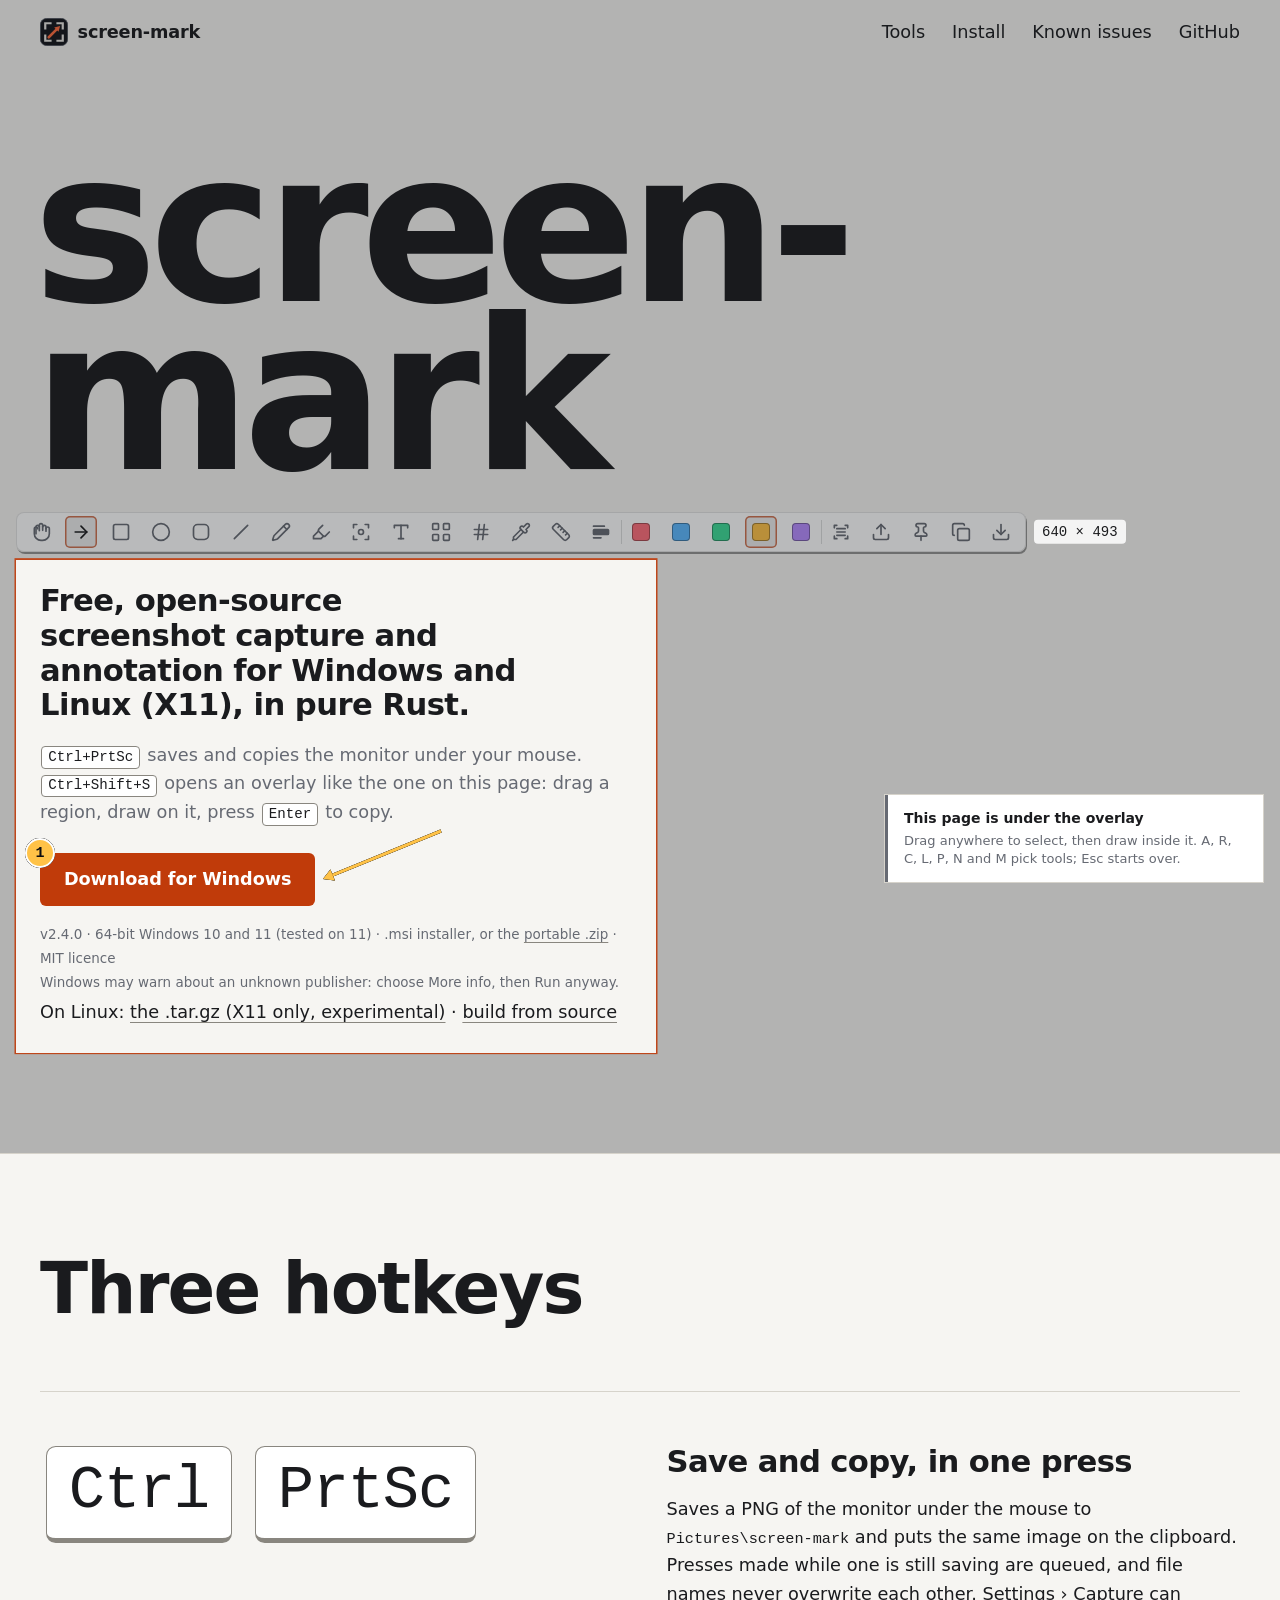
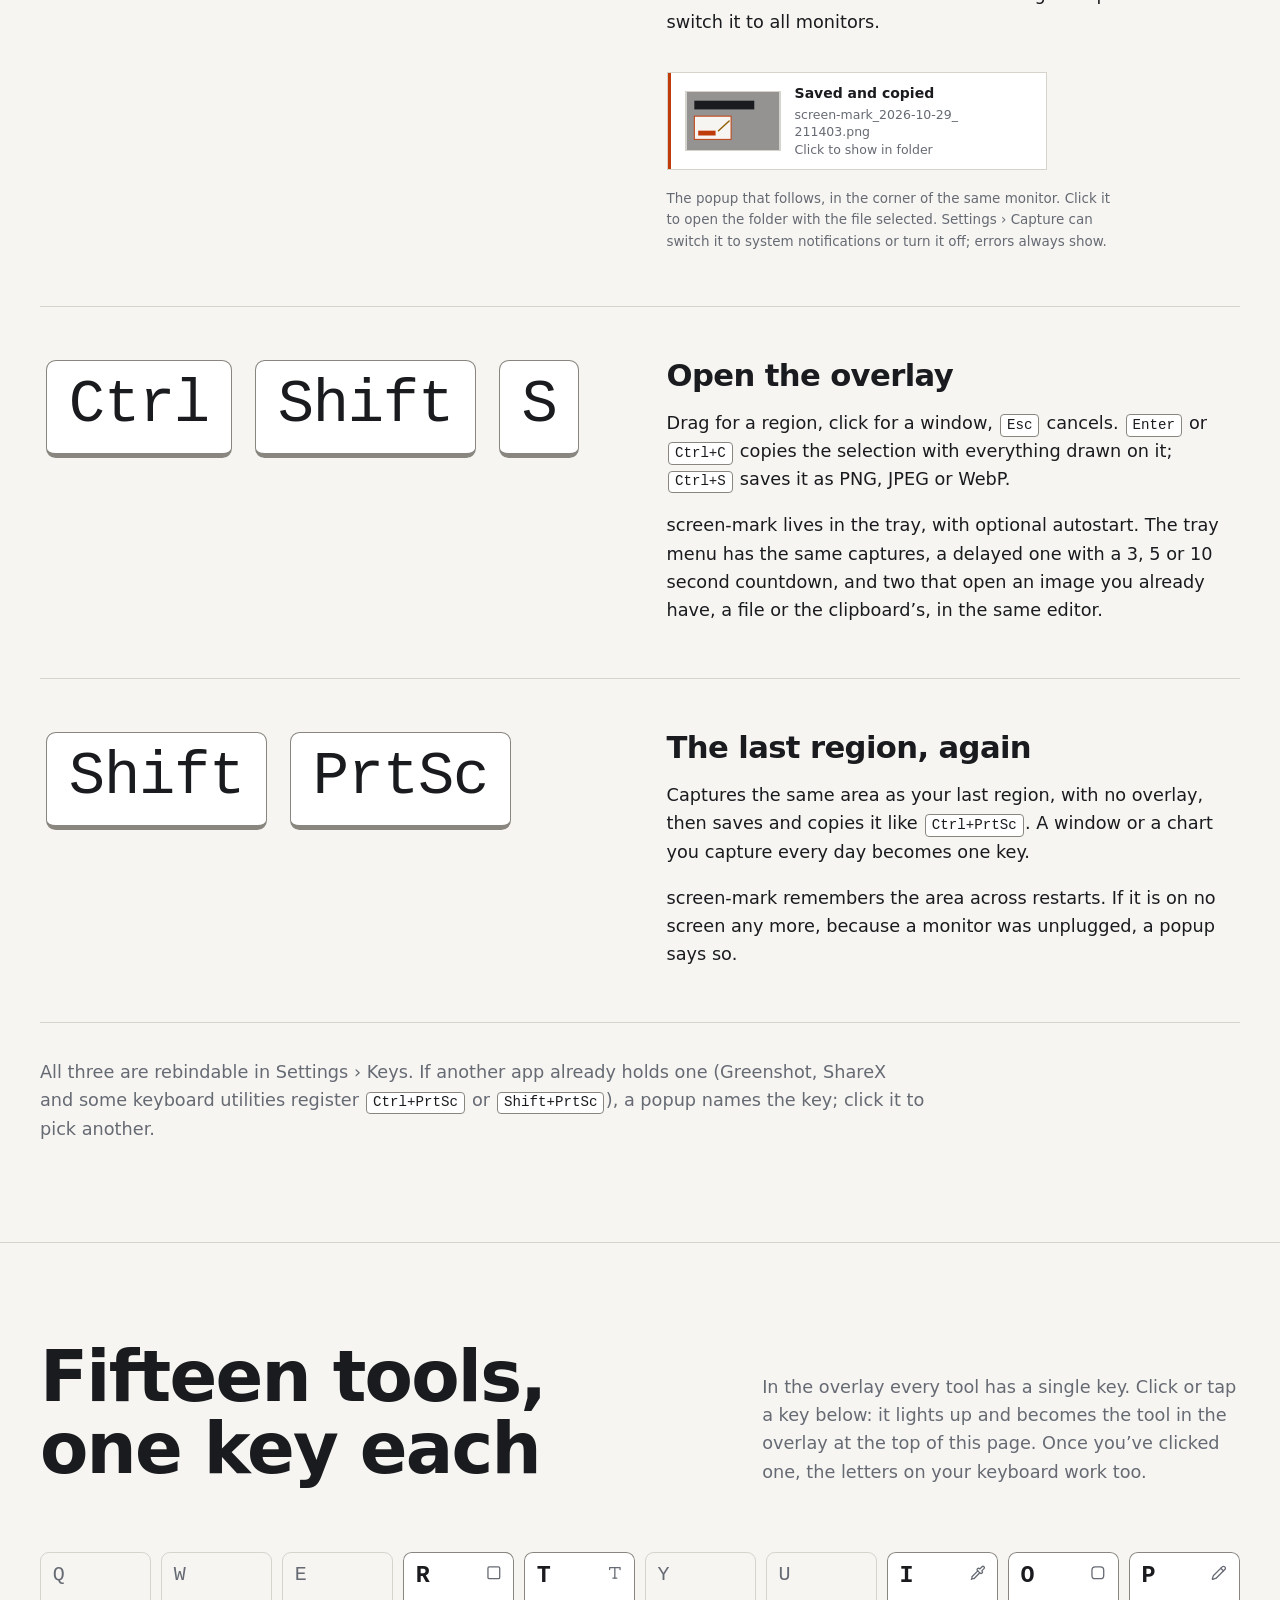
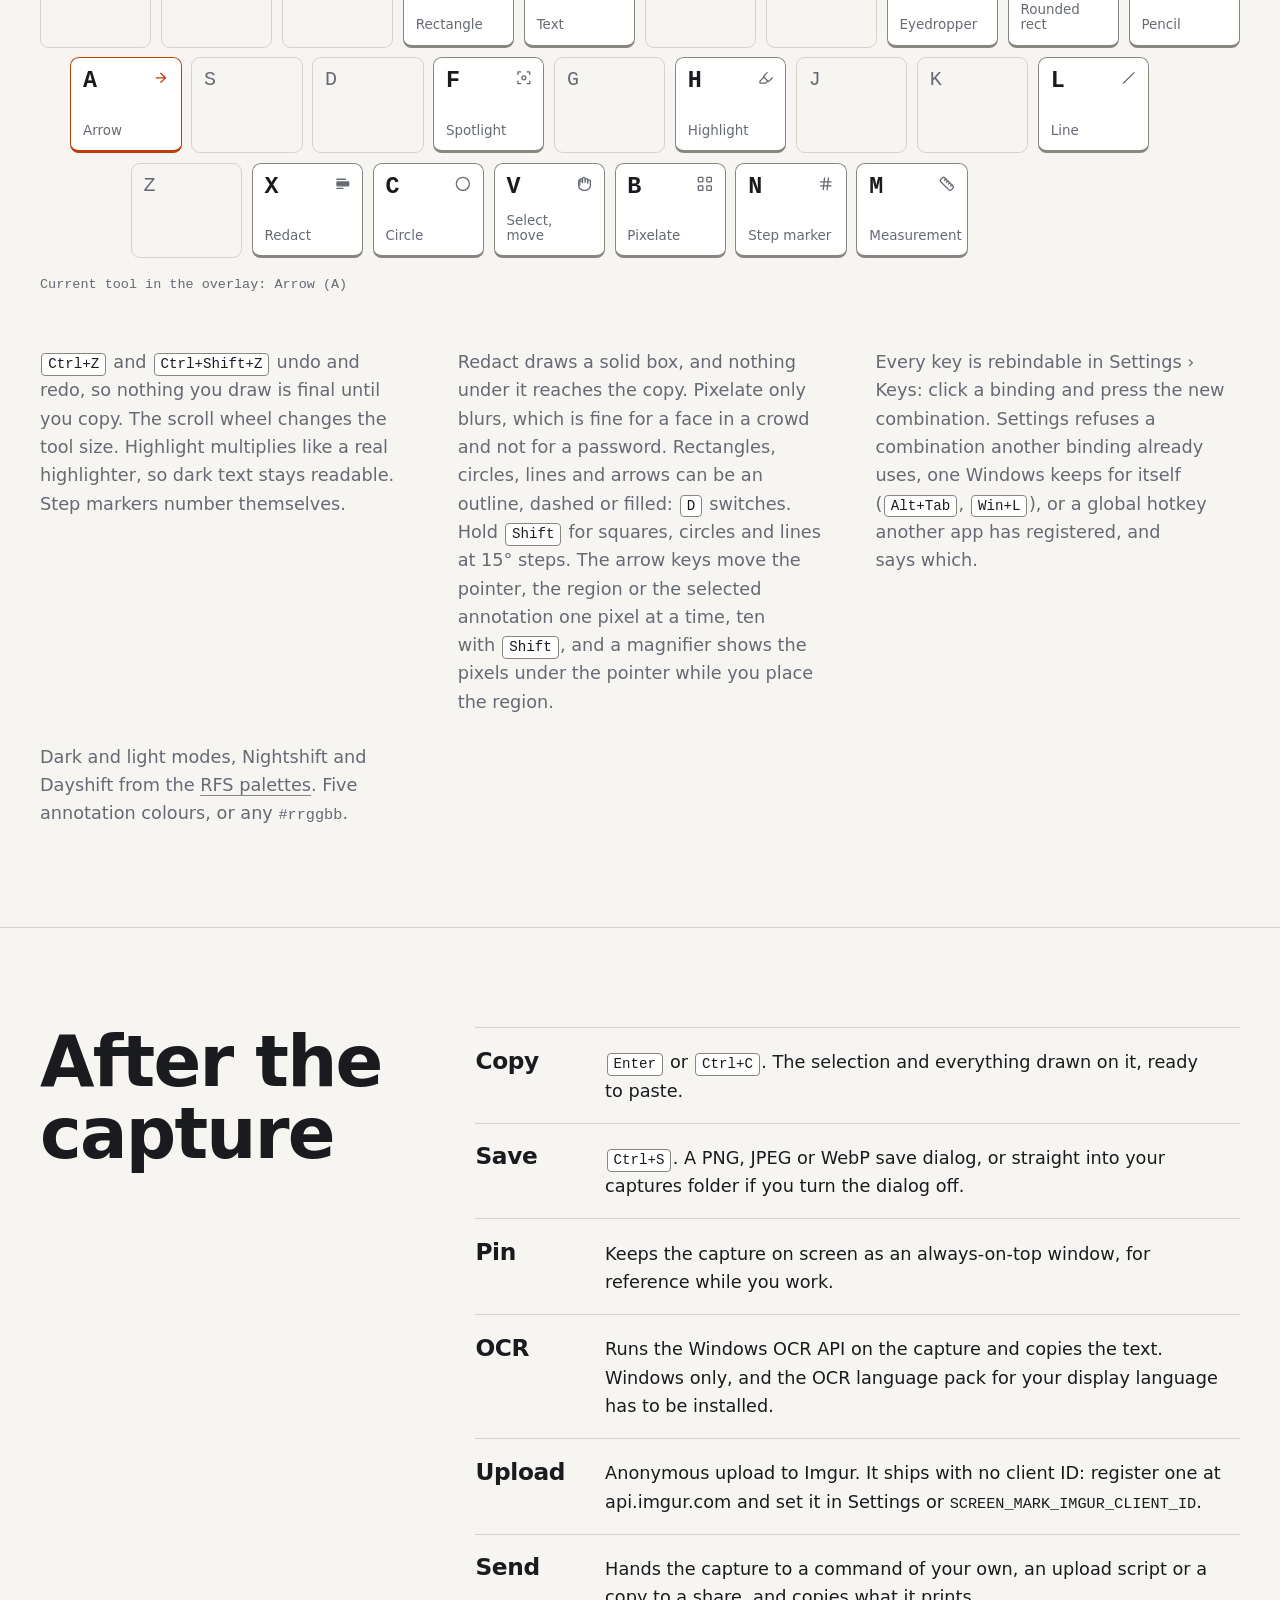
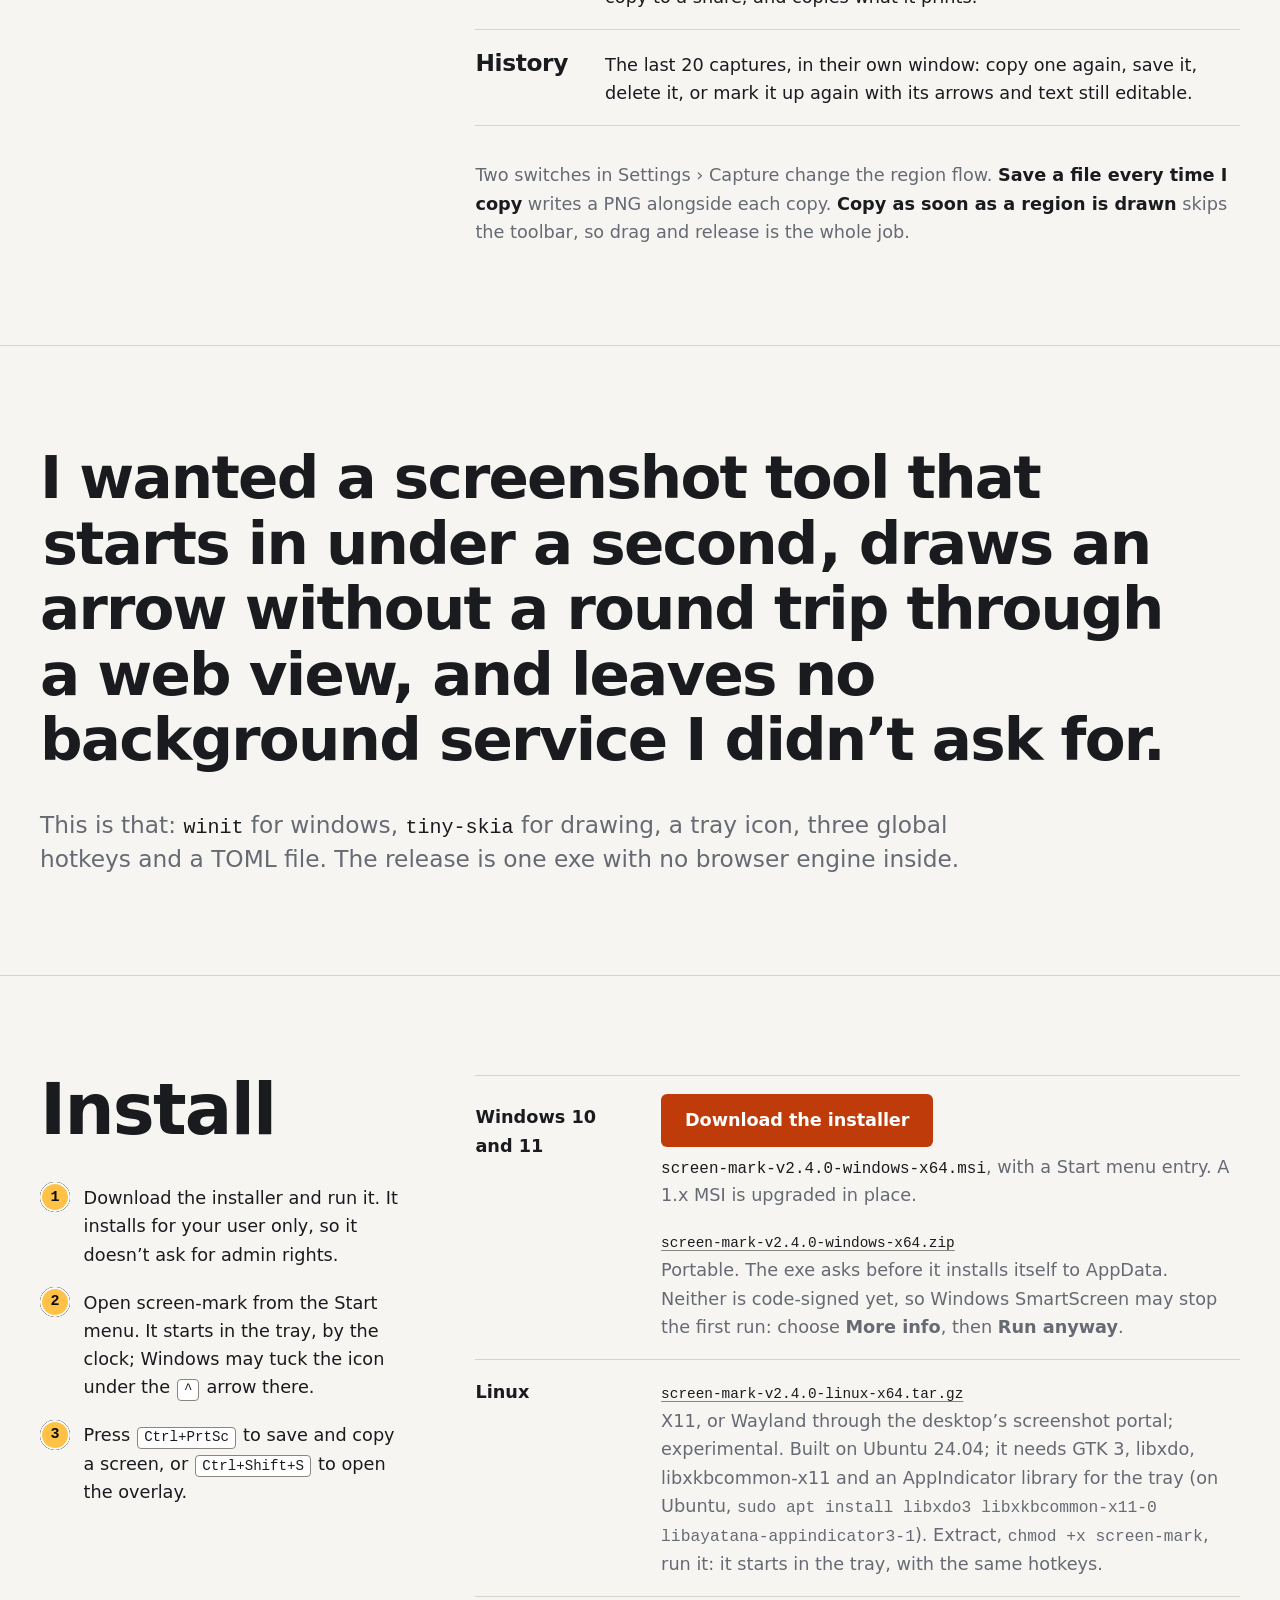
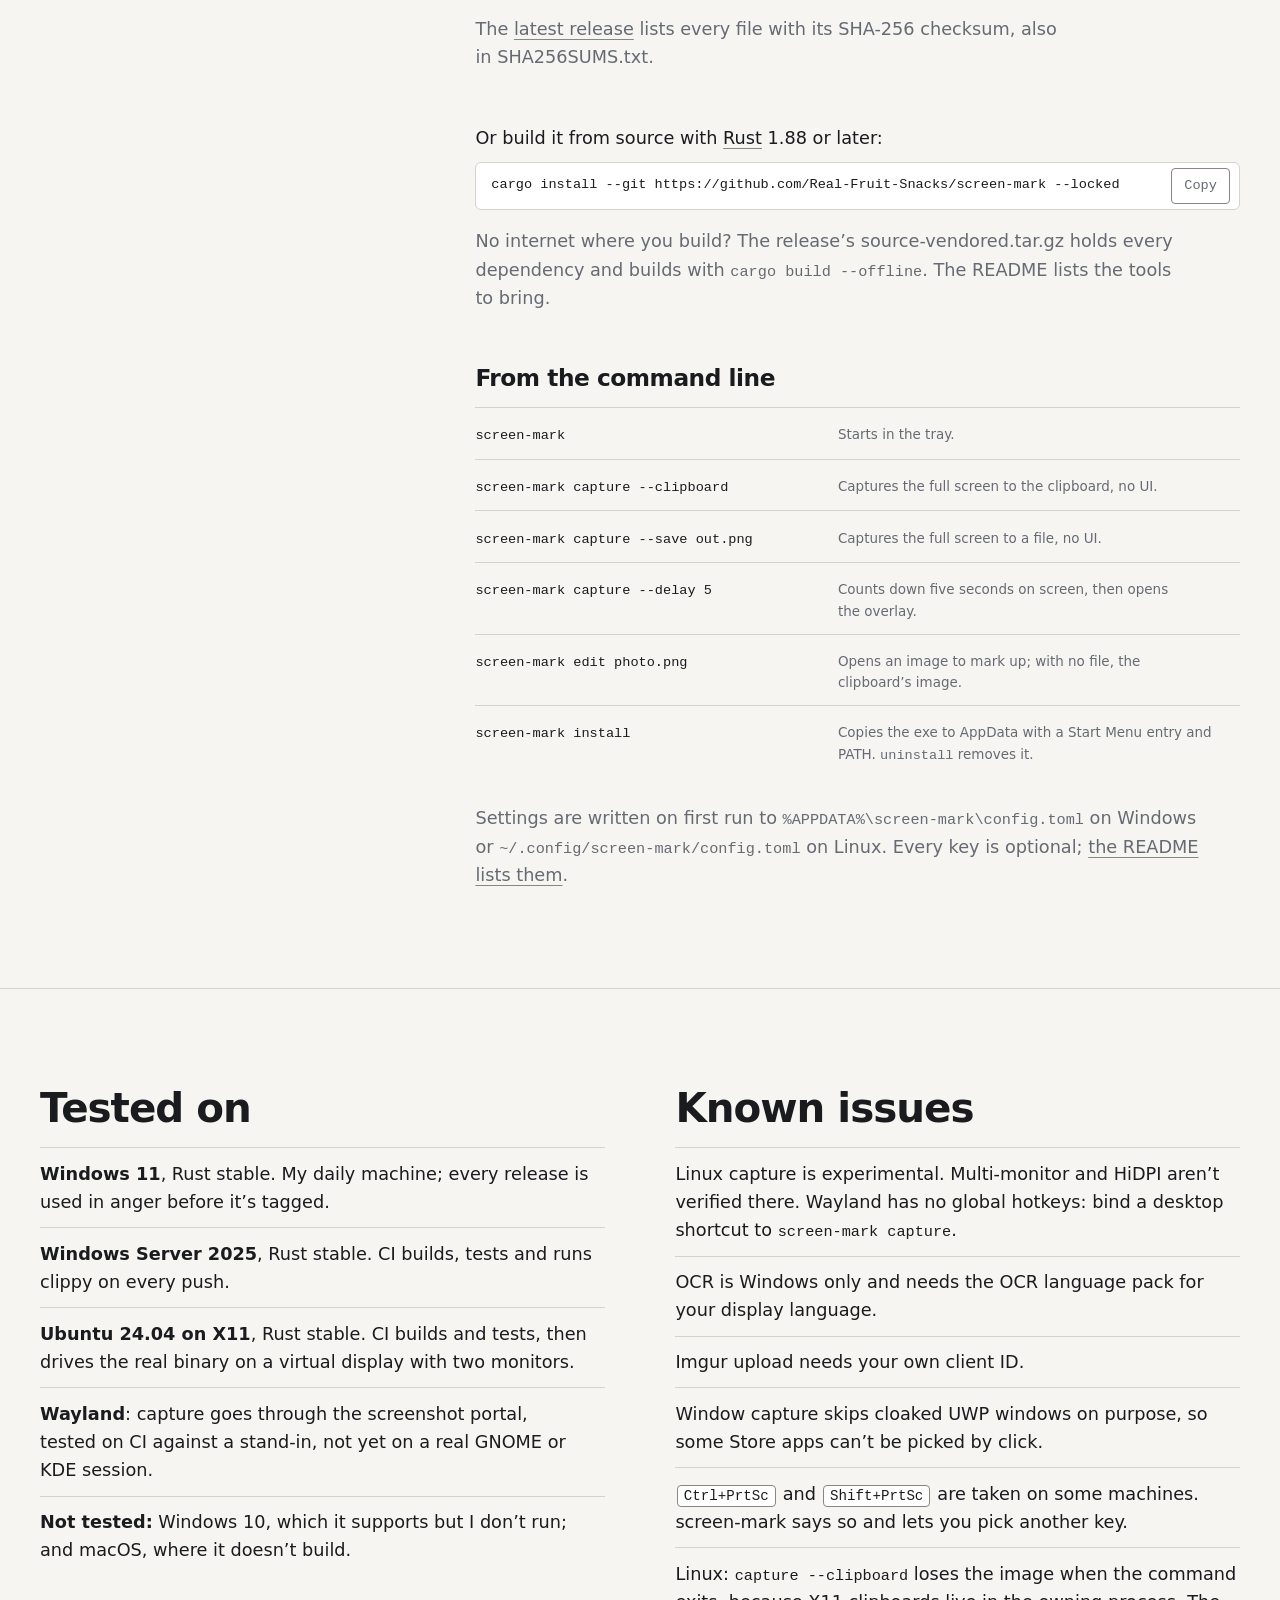
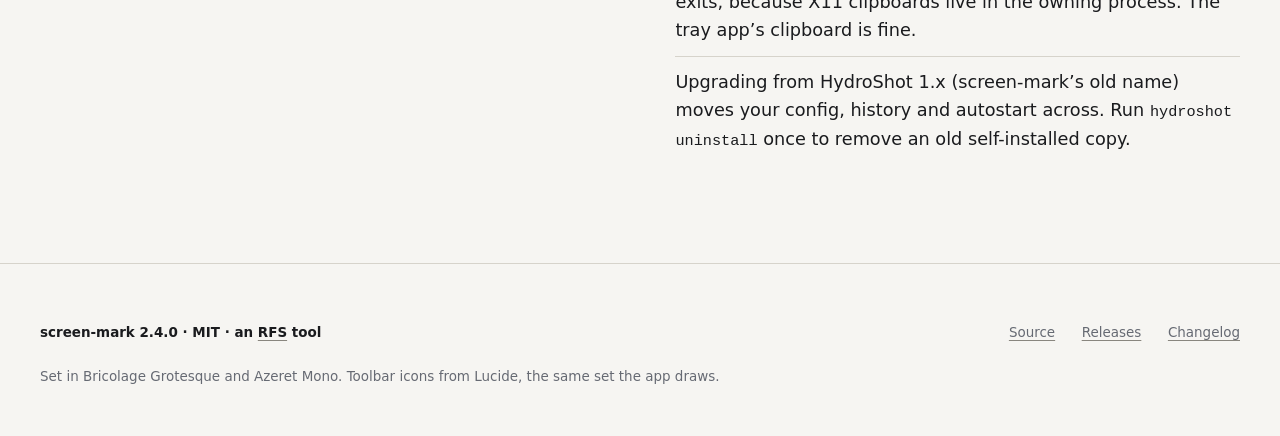
==== commit 9e6d4351: "Release 2.4.0" ====
--- a/docs/index.html
+++ b/docs/index.html
@@ -79,14 +79,14 @@
         <p class="how"><kbd>Ctrl+PrtSc</kbd> saves and copies the monitor under your mouse. <kbd>Ctrl+Shift+S</kbd> opens an overlay like the one on this page: drag a region, draw on it, press <kbd>Enter</kbd> to copy.</p>
         <p class="meta phone-note">screen-mark runs on a computer, not a phone. The button downloads the Windows installer; open this page on your PC to run it.</p>
         <div class="get">
-          <a class="btn" href="https://github.com/Real-Fruit-Snacks/screen-mark/releases/download/v2.3.0/screen-mark-v2.3.0-windows-x64.msi">Download for Windows</a>
+          <a class="btn" href="https://github.com/Real-Fruit-Snacks/screen-mark/releases/download/v2.4.0/screen-mark-v2.4.0-windows-x64.msi">Download for Windows</a>
           <svg class="note-arrow" viewBox="0 0 132 64" aria-hidden="true" focusable="false">
             <path class="note-arrow__shaft" d="M124 8 L15.6 52.1"/>
             <path class="note-arrow__head" d="M6 56 L13.4 46.5 L17.9 57.6 Z"/>
           </svg>
           <span class="marker marker--static" aria-hidden="true">1</span>
         </div>
-        <p class="meta"><span>v2.3.0 &middot; 64-bit Windows 10 and 11 (tested on 11) &middot; .msi installer, or the <a href="https://github.com/Real-Fruit-Snacks/screen-mark/releases/download/v2.3.0/screen-mark-v2.3.0-windows-x64.zip">portable .zip</a> &middot; MIT licence</span>
+        <p class="meta"><span>v2.4.0 &middot; 64-bit Windows 10 and 11 (tested on 11) &middot; .msi installer, or the <a href="https://github.com/Real-Fruit-Snacks/screen-mark/releases/download/v2.4.0/screen-mark-v2.4.0-windows-x64.zip">portable .zip</a> &middot; MIT licence</span>
           <span>Windows may warn about an unknown publisher: choose More info, then Run anyway.</span>
           <span class="meta__alt">On Linux: <a href="#linux">the .tar.gz (X11 only, experimental)</a> &middot; <a href="#source">build from source</a></span></p>
       </div>
@@ -157,7 +157,7 @@
         <div class="hk__body">
           <h3>Open the overlay</h3>
           <p>Drag for a region, click for a window, <kbd>Esc</kbd> cancels. <kbd>Enter</kbd> or <kbd>Ctrl+C</kbd> copies the selection with everything drawn on it; <kbd>Ctrl+S</kbd> saves it as PNG, JPEG or WebP.</p>
-          <p>screen-mark lives in the tray, with optional autostart. The tray menu has the same captures, plus a delayed one with a 3, 5 or 10 second countdown.</p>
+          <p>screen-mark lives in the tray, with optional autostart. The tray menu has the same captures, a delayed one with a 3, 5 or 10 second countdown, and two that open an image you already have, a file or the clipboard’s, in the same editor.</p>
         </div>
       </div>
 
@@ -232,7 +232,7 @@
 
       <div class="tools__notes">
         <p><kbd>Ctrl+Z</kbd> and <kbd>Ctrl+Shift+Z</kbd> undo and redo, so nothing you draw is final until you copy. The scroll wheel changes the tool size. Highlight multiplies like a real highlighter, so dark text stays readable. Step markers number themselves.</p>
-        <p>Redact draws a solid box, and nothing under it reaches the copy. Pixelate only blurs, which is fine for a face in a crowd and not for a password. Hold <kbd>Shift</kbd> for squares, circles and lines at 15° steps. The arrow keys move the pointer, the region or the selected annotation one pixel at a time, ten with <kbd>Shift</kbd>, and a magnifier shows the pixels under the pointer while you place the region.</p>
+        <p>Redact draws a solid box, and nothing under it reaches the copy. Pixelate only blurs, which is fine for a face in a crowd and not for a password. Rectangles, circles, lines and arrows can be an outline, dashed or filled: <kbd>D</kbd> switches. Hold <kbd>Shift</kbd> for squares, circles and lines at 15° steps. The arrow keys move the pointer, the region or the selected annotation one pixel at a time, ten with <kbd>Shift</kbd>, and a magnifier shows the pixels under the pointer while you place the region.</p>
         <p>Every key is rebindable in Settings › Keys: click a binding and press the new combination. Settings refuses a combination another binding already uses, one Windows keeps for itself <span class="nowrap">(<kbd>Alt+Tab</kbd>,</span> <kbd>Win+L</kbd>), or a global hotkey another app has registered, and says which.</p>
         <p>Dark and light modes, Nightshift and Dayshift from the <a href="https://github.com/Real-Fruit-Snacks/rfs-brand/blob/main/BRAND.md">RFS palettes</a>. Five annotation colours, or any <code>#rrggbb</code>.</p>
       </div>
@@ -248,7 +248,8 @@
         <div><dt>Pin</dt><dd>Keeps the capture on screen as an <span class="nowrap">always-on-top</span> window, for reference while you work.</dd></div>
         <div><dt>OCR</dt><dd>Runs the Windows OCR API on the capture and copies the text. Windows only, and the OCR language pack for your display language has to be installed.</dd></div>
         <div><dt>Upload</dt><dd>Anonymous upload to Imgur. It ships with no client ID: register one at api.imgur.com and set it in Settings or <code>SCREEN_MARK_IMGUR_CLIENT_ID</code>.</dd></div>
-        <div><dt>History</dt><dd>The last 20 captures, in their own window.</dd></div>
+        <div><dt>Send</dt><dd>Hands the capture to a command of your own, an upload script or a copy to a share, and copies what it prints.</dd></div>
+        <div><dt>History</dt><dd>The last 20 captures, in their own window: copy one again, save it, delete it, or mark it up again with its arrows and text still editable.</dd></div>
       </dl>
       <p class="after__switches">Two switches in Settings › Capture change the region flow. <b>Save a file every time I copy</b> writes a PNG alongside each copy. <b>Copy as soon as a region is drawn</b> skips the toolbar, so drag and release is the whole job.</p>
     </div>
@@ -279,9 +280,9 @@
           <li>
             <span class="files__os">Windows 10 and 11</span>
             <div class="files__set">
-              <p><a class="btn files__btn" href="https://github.com/Real-Fruit-Snacks/screen-mark/releases/download/v2.3.0/screen-mark-v2.3.0-windows-x64.msi">Download the installer</a></p>
-              <p class="files__note"><span class="files__file">screen-mark-v2.3.0-windows-x64.msi</span>, with a Start menu entry. A 1.x MSI is upgraded in place.</p>
-              <p><a class="files__name" href="https://github.com/Real-Fruit-Snacks/screen-mark/releases/download/v2.3.0/screen-mark-v2.3.0-windows-x64.zip">screen-mark-v2.3.0-windows-x64.zip</a></p>
+              <p><a class="btn files__btn" href="https://github.com/Real-Fruit-Snacks/screen-mark/releases/download/v2.4.0/screen-mark-v2.4.0-windows-x64.msi">Download the installer</a></p>
+              <p class="files__note"><span class="files__file">screen-mark-v2.4.0-windows-x64.msi</span>, with a Start menu entry. A 1.x MSI is upgraded in place.</p>
+              <p><a class="files__name" href="https://github.com/Real-Fruit-Snacks/screen-mark/releases/download/v2.4.0/screen-mark-v2.4.0-windows-x64.zip">screen-mark-v2.4.0-windows-x64.zip</a></p>
               <p class="files__note">Portable. The exe asks before it installs itself to AppData.</p>
               <p class="files__note">Neither is code-signed yet, so Windows SmartScreen may stop the first run: choose <b>More info</b>, then <b>Run anyway</b>.</p>
             </div>
@@ -289,8 +290,8 @@
           <li id="linux">
             <span class="files__os">Linux</span>
             <div class="files__set">
-              <p><a class="files__name" href="https://github.com/Real-Fruit-Snacks/screen-mark/releases/download/v2.3.0/screen-mark-v2.3.0-linux-x64.tar.gz">screen-mark-v2.3.0-linux-x64.tar.gz</a></p>
-              <p class="files__note">X11 only (not Wayland), experimental. Built on Ubuntu 24.04; it needs GTK 3, libxdo, libxkbcommon-x11 and an AppIndicator library for the tray (on Ubuntu, <code>sudo apt install <span class="nowrap">libxdo3</span> <span class="nowrap">libxkbcommon-x11-0</span> <span class="nowrap">libayatana-appindicator3-1</span></code>). Extract, <code class="nowrap">chmod +x screen-mark</code>, run it: it starts in the tray, with the same hotkeys.</p>
+              <p><a class="files__name" href="https://github.com/Real-Fruit-Snacks/screen-mark/releases/download/v2.4.0/screen-mark-v2.4.0-linux-x64.tar.gz">screen-mark-v2.4.0-linux-x64.tar.gz</a></p>
+              <p class="files__note">X11, or Wayland through the desktop’s screenshot portal; experimental. Built on Ubuntu 24.04; it needs GTK 3, libxdo, libxkbcommon-x11 and an AppIndicator library for the tray (on Ubuntu, <code>sudo apt install <span class="nowrap">libxdo3</span> <span class="nowrap">libxkbcommon-x11-0</span> <span class="nowrap">libayatana-appindicator3-1</span></code>). Extract, <code class="nowrap">chmod +x screen-mark</code>, run it: it starts in the tray, with the same hotkeys.</p>
             </div>
           </li>
         </ul>
@@ -310,7 +311,8 @@
           <div><dt><code>screen-mark</code></dt><dd>Starts in the tray.</dd></div>
           <div><dt><code>screen-mark capture --clipboard</code></dt><dd>Captures the full screen to the clipboard, no UI.</dd></div>
           <div><dt><code>screen-mark capture --save out.png</code></dt><dd>Captures the full screen to a file, no UI.</dd></div>
-          <div><dt><code>screen-mark capture --delay 5</code></dt><dd>Waits five seconds, then opens the overlay.</dd></div>
+          <div><dt><code>screen-mark capture --delay 5</code></dt><dd>Counts down five seconds on screen, then opens the overlay.</dd></div>
+          <div><dt><code>screen-mark edit photo.png</code></dt><dd>Opens an image to mark up; with no file, the clipboard’s image.</dd></div>
           <div><dt><code>screen-mark install</code></dt><dd>Copies the exe to AppData with a Start Menu entry and PATH. <code>uninstall</code> removes it.</dd></div>
         </dl>
         <p class="install__config">Settings are written on first run to <code>%APPDATA%\<wbr><span class="nowrap">screen-mark</span>\<wbr>config.toml</code> on Windows or <code>~/.config/<wbr><span class="nowrap">screen-mark</span>/<wbr>config.toml</code> on Linux. Every key is optional; <a href="https://github.com/Real-Fruit-Snacks/screen-mark#configuration">the README lists them</a>.</p>
@@ -326,18 +328,18 @@
           <li><b>Windows 11</b>, Rust stable. My daily machine; every release is used in anger before it’s tagged.</li>
           <li><b>Windows Server 2025</b>, Rust stable. CI builds, tests and runs clippy on every push.</li>
           <li><b>Ubuntu 24.04 on X11</b>, Rust stable. CI builds and tests, then drives the real binary on a virtual display with two monitors.</li>
-          <li><b>Not tested:</b> Windows 10, which it supports but I don’t run; Wayland, where the backend is a stub and capture does nothing; and macOS, where it doesn’t build.</li>
+          <li><b>Wayland</b>: capture goes through the screenshot portal, tested on CI against a stand-in, not yet on a real GNOME or KDE session.</li>
+          <li><b>Not tested:</b> Windows 10, which it supports but I don’t run; and macOS, where it doesn’t build.</li>
         </ul>
       </div>
       <div>
         <h2>Known issues</h2>
         <ul class="plain">
-          <li>Linux capture is X11 only and experimental. Multi-monitor and HiDPI aren’t verified there.</li>
+          <li>Linux capture is experimental. Multi-monitor and HiDPI aren’t verified there. Wayland has no global hotkeys: bind a desktop shortcut to <code>screen-mark capture</code>.</li>
           <li>OCR is Windows only and needs the OCR language pack for your display language.</li>
           <li>Imgur upload needs your own client ID.</li>
           <li>Window capture skips cloaked UWP windows on purpose, so some Store apps can’t be picked by click.</li>
           <li><kbd>Ctrl+PrtSc</kbd> and <kbd>Shift+PrtSc</kbd> are taken on some machines. <span class="nowrap">screen-mark</span> says so and lets you pick another key.</li>
-          <li><code>--delay</code> on the command line waits silently. The countdown only shows for delays from the tray menu.</li>
           <li>Linux: <code>capture --clipboard</code> loses the image when the command exits, because X11 clipboards live in the owning process. The tray app’s clipboard is fine.</li>
           <li>Upgrading from HydroShot 1.x (screen-mark’s old name) moves your config, history and autostart across. Run <code>hydroshot uninstall</code> once to remove an old <span class="nowrap">self-installed</span> copy.</li>
         </ul>
@@ -348,7 +350,7 @@
 
 <footer class="foot">
   <div class="wrap foot__in">
-    <p class="foot__name">screen-mark 2.3.0 &middot; MIT &middot; an <a href="https://github.com/Real-Fruit-Snacks">RFS</a> tool</p>
+    <p class="foot__name">screen-mark 2.4.0 &middot; MIT &middot; an <a href="https://github.com/Real-Fruit-Snacks">RFS</a> tool</p>
     <p class="foot__links"><a href="https://github.com/Real-Fruit-Snacks/screen-mark">Source</a> <a href="https://github.com/Real-Fruit-Snacks/screen-mark/releases">Releases</a> <a href="https://github.com/Real-Fruit-Snacks/screen-mark/blob/main/CHANGELOG.md">Changelog</a></p>
     <p class="foot__colophon">Set in Bricolage Grotesque and Azeret Mono. Toolbar icons from Lucide, the same set the app draws.</p>
   </div>
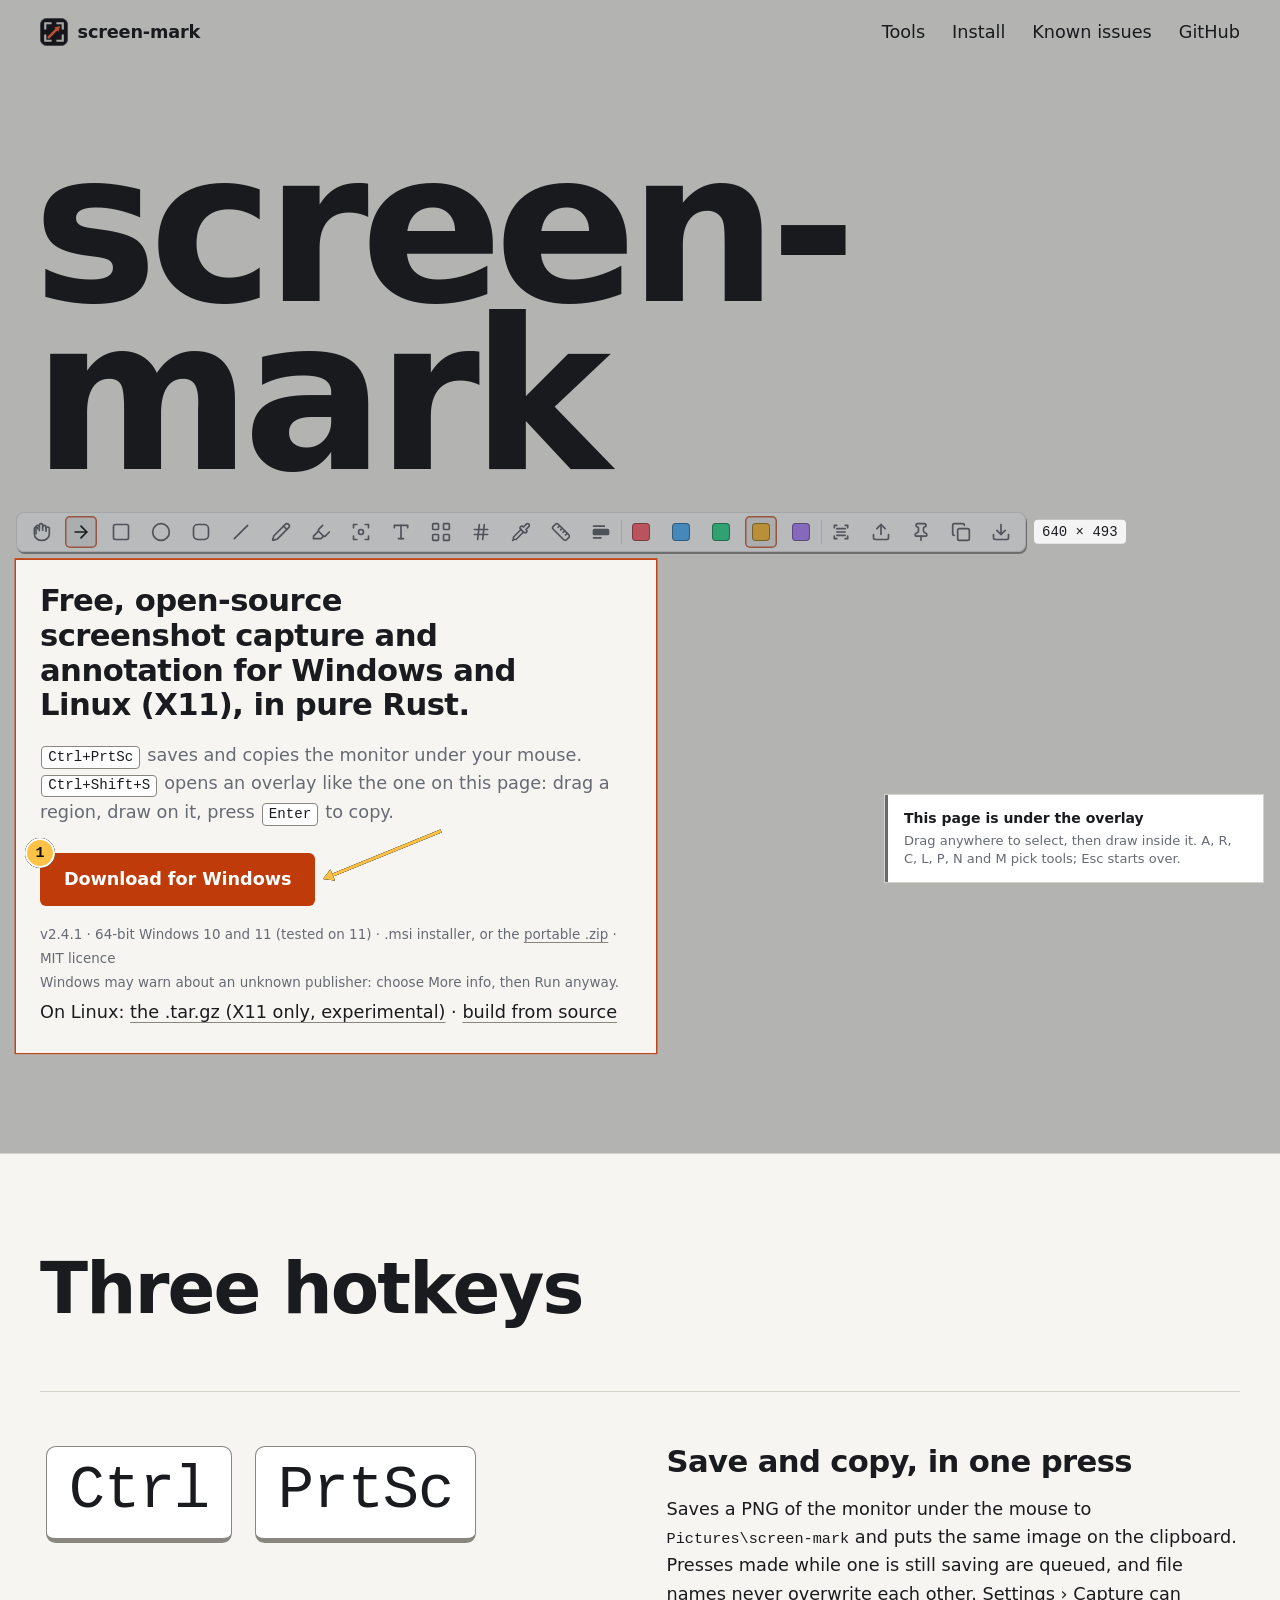
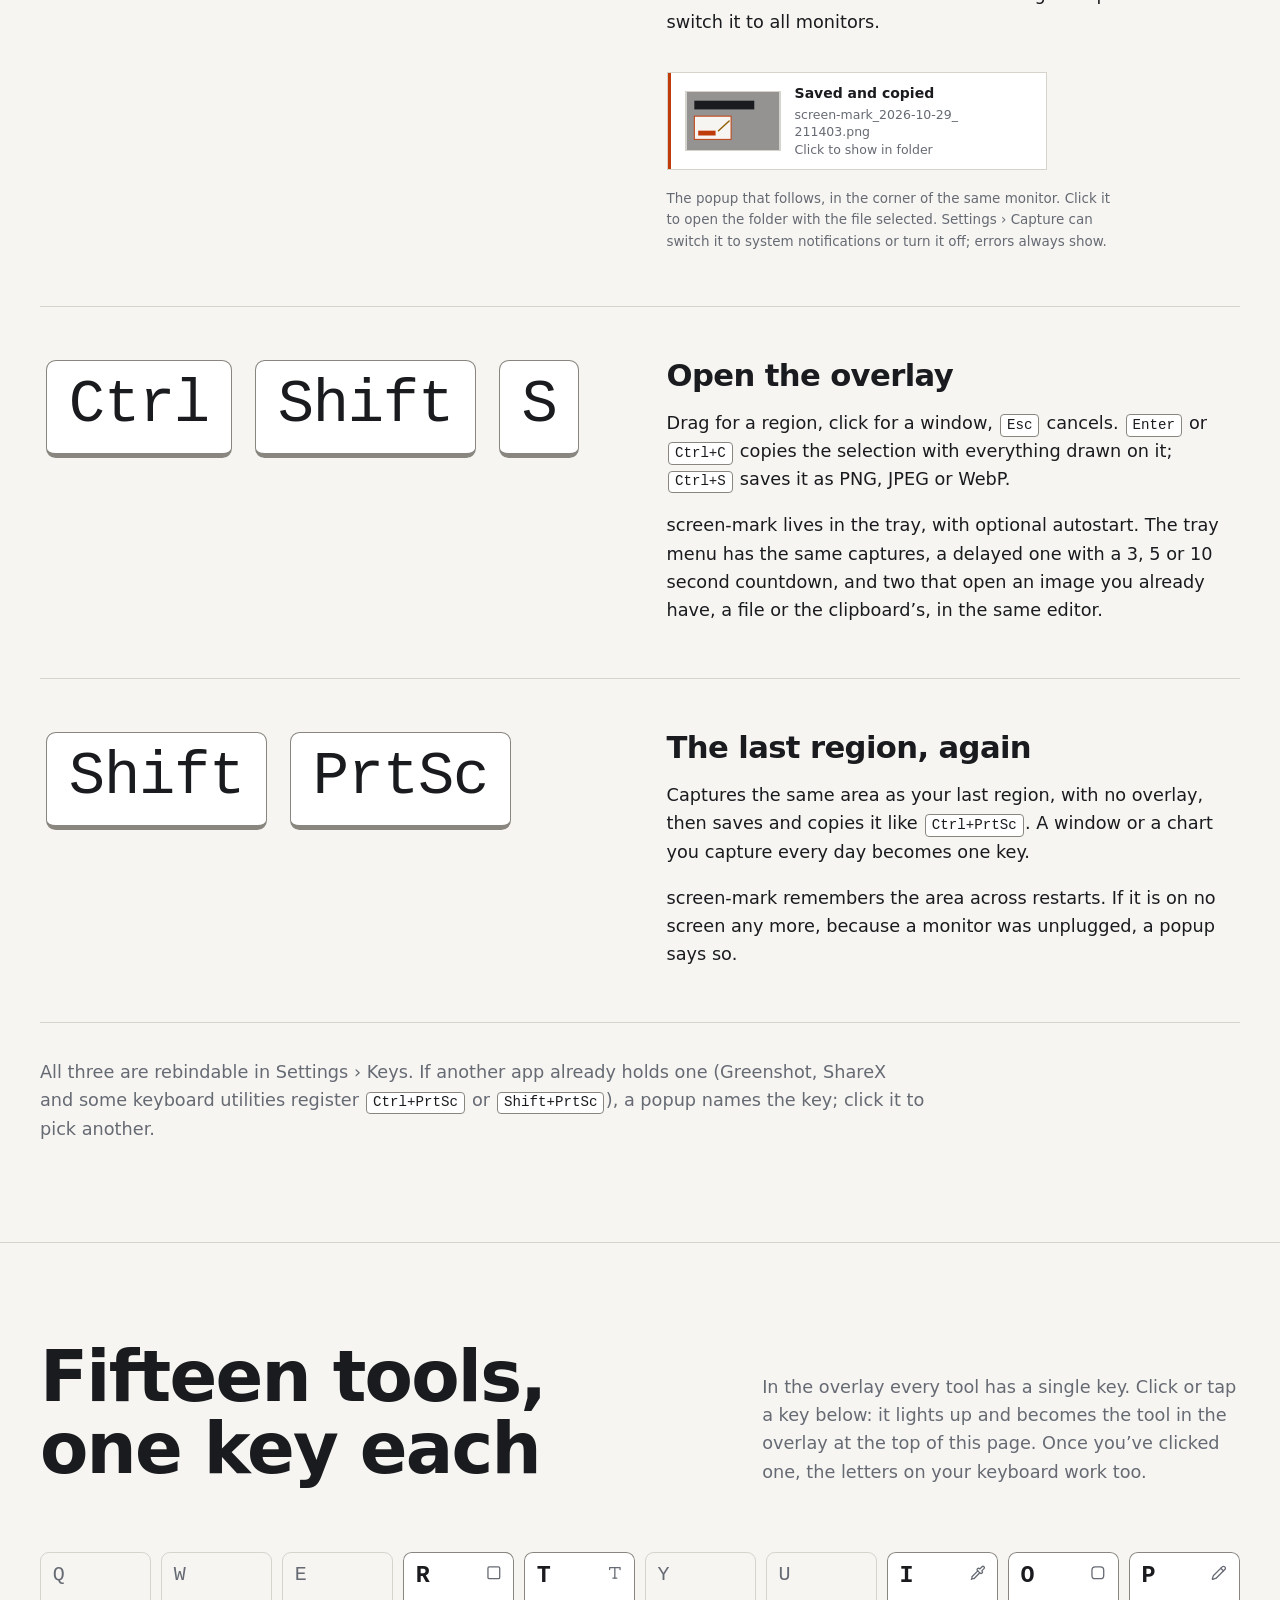
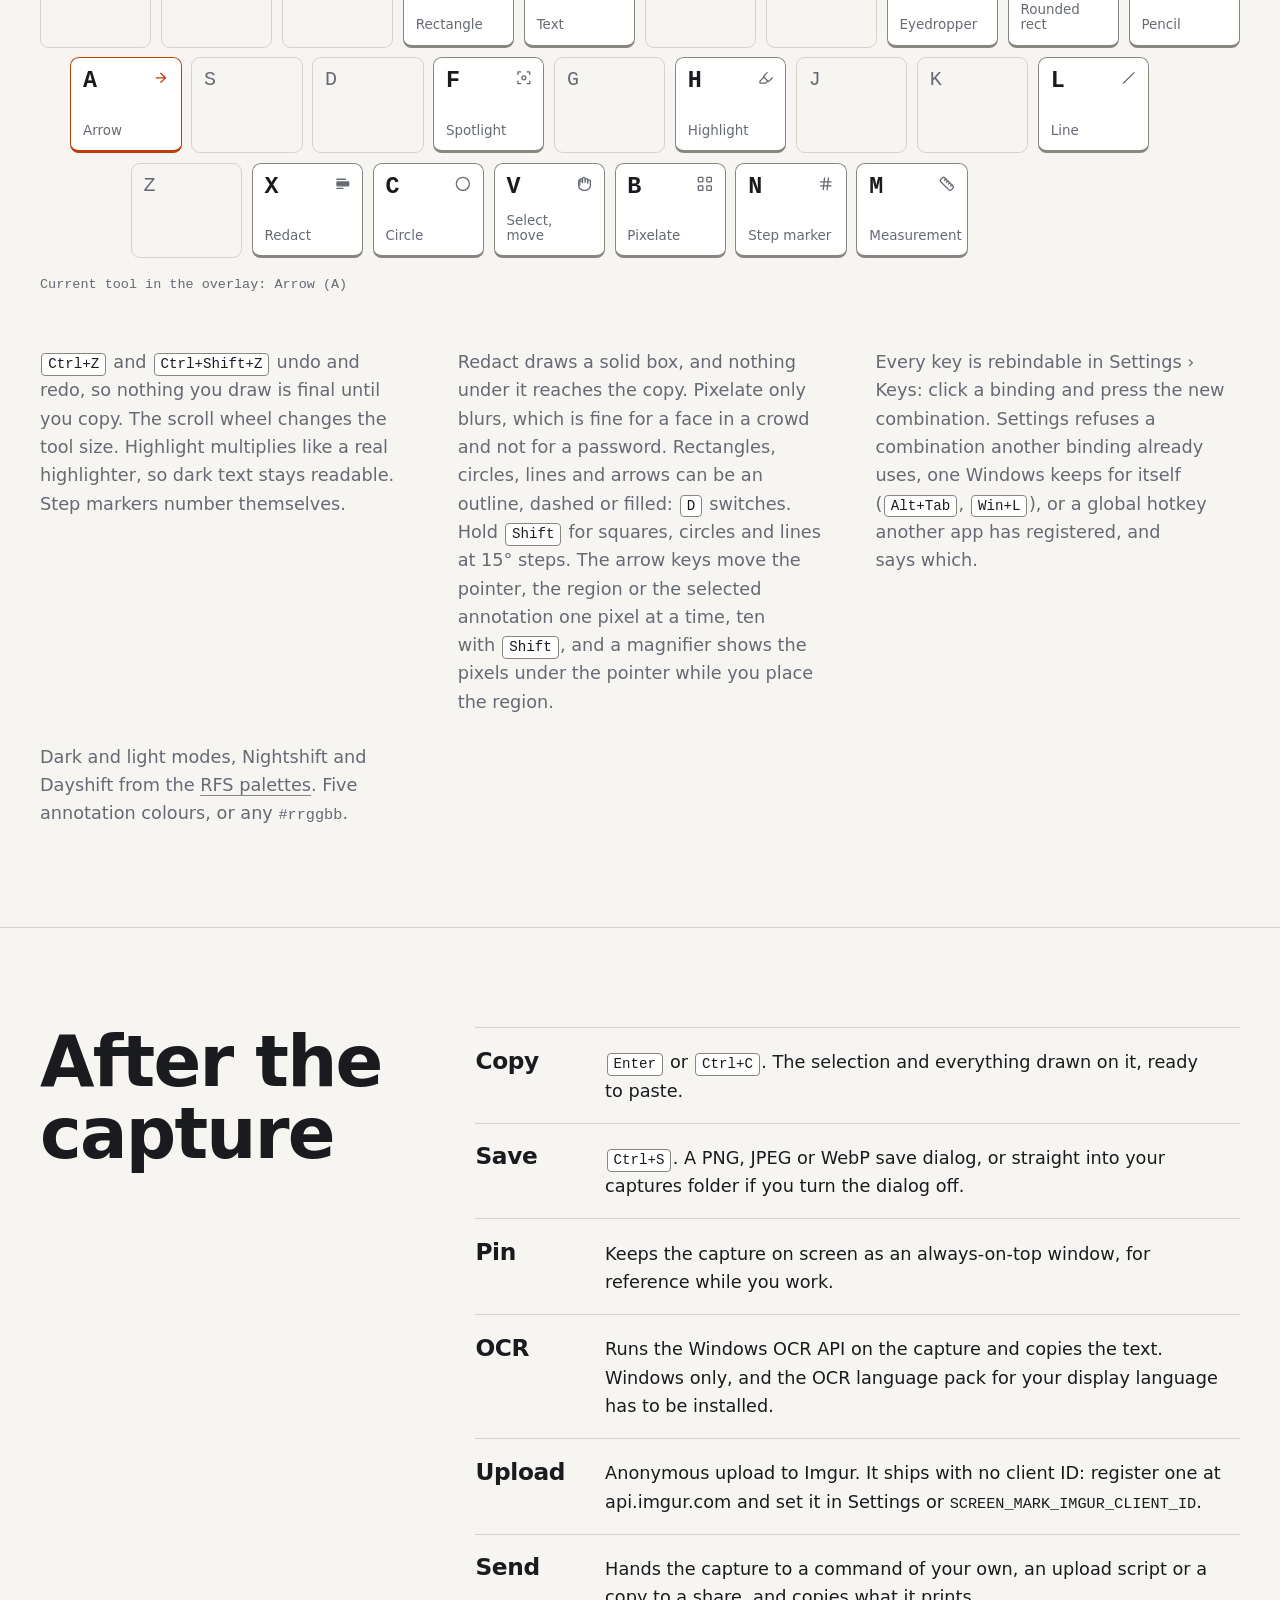
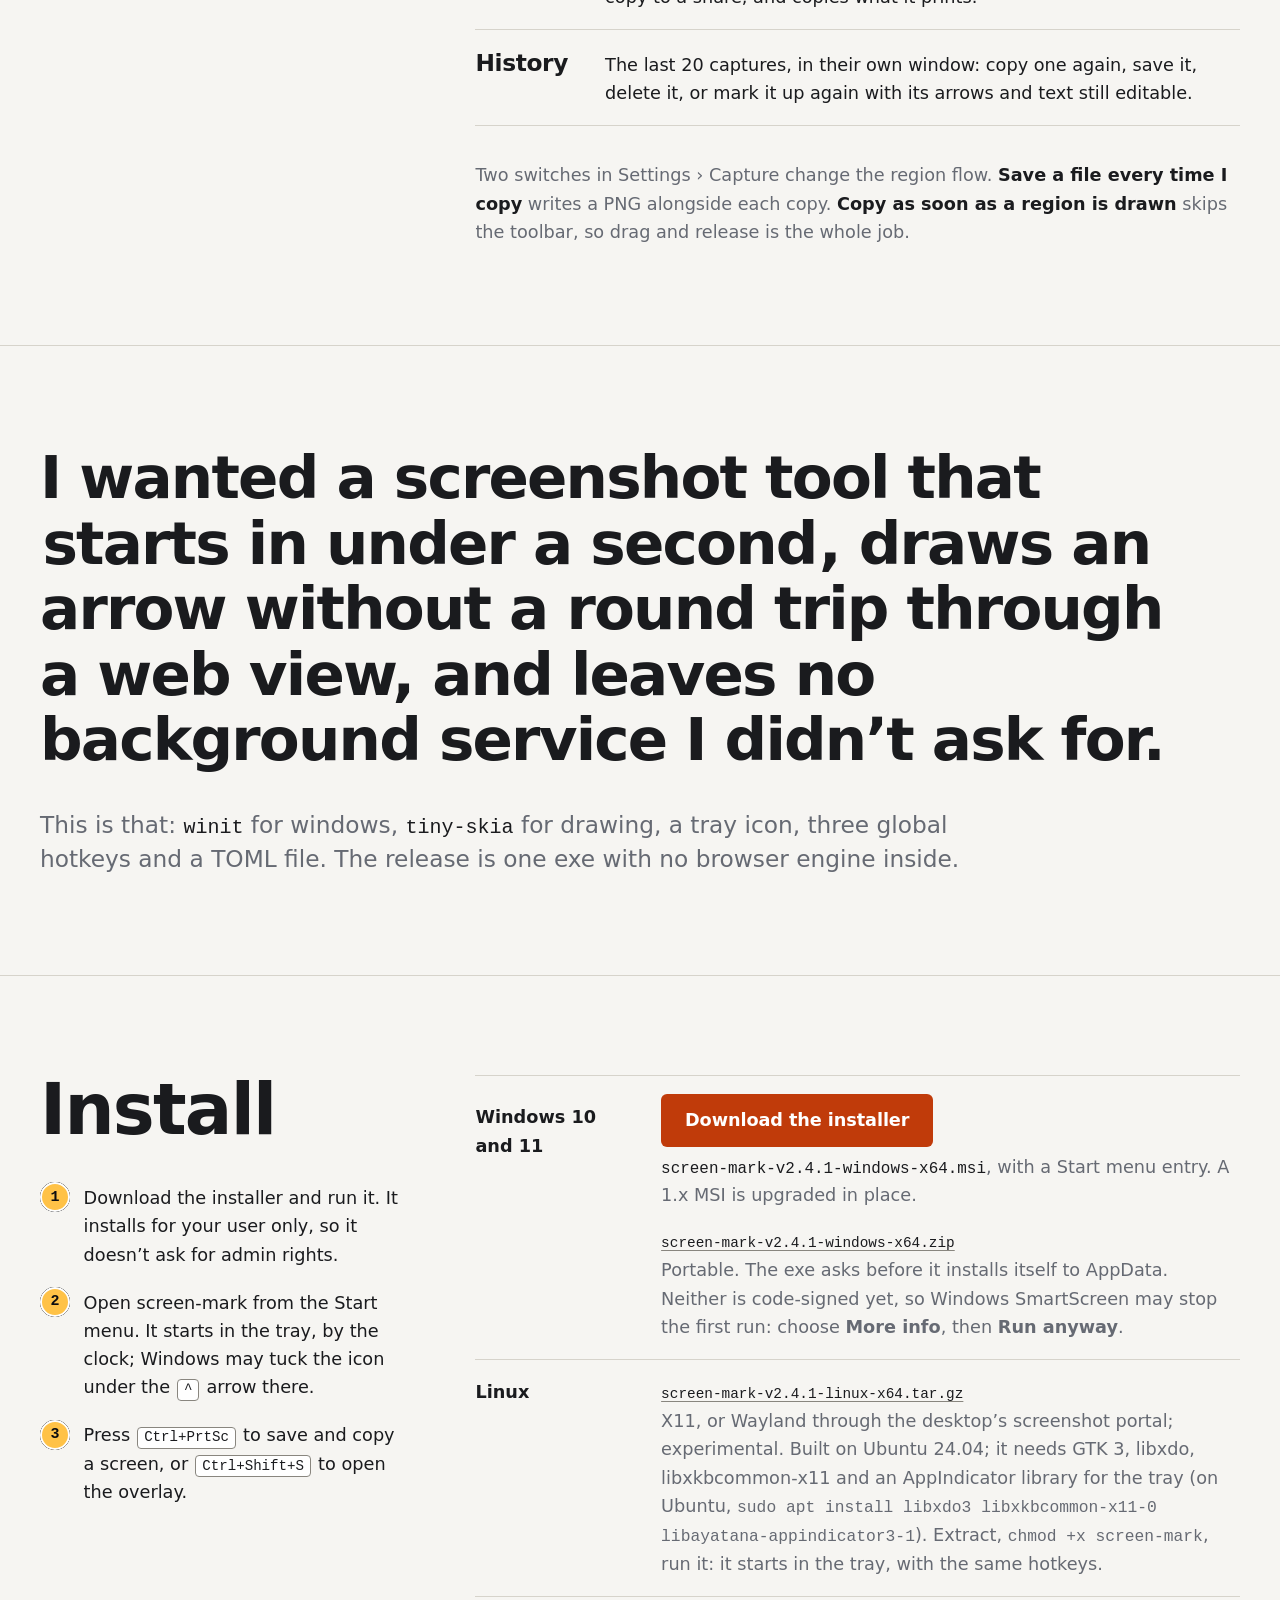
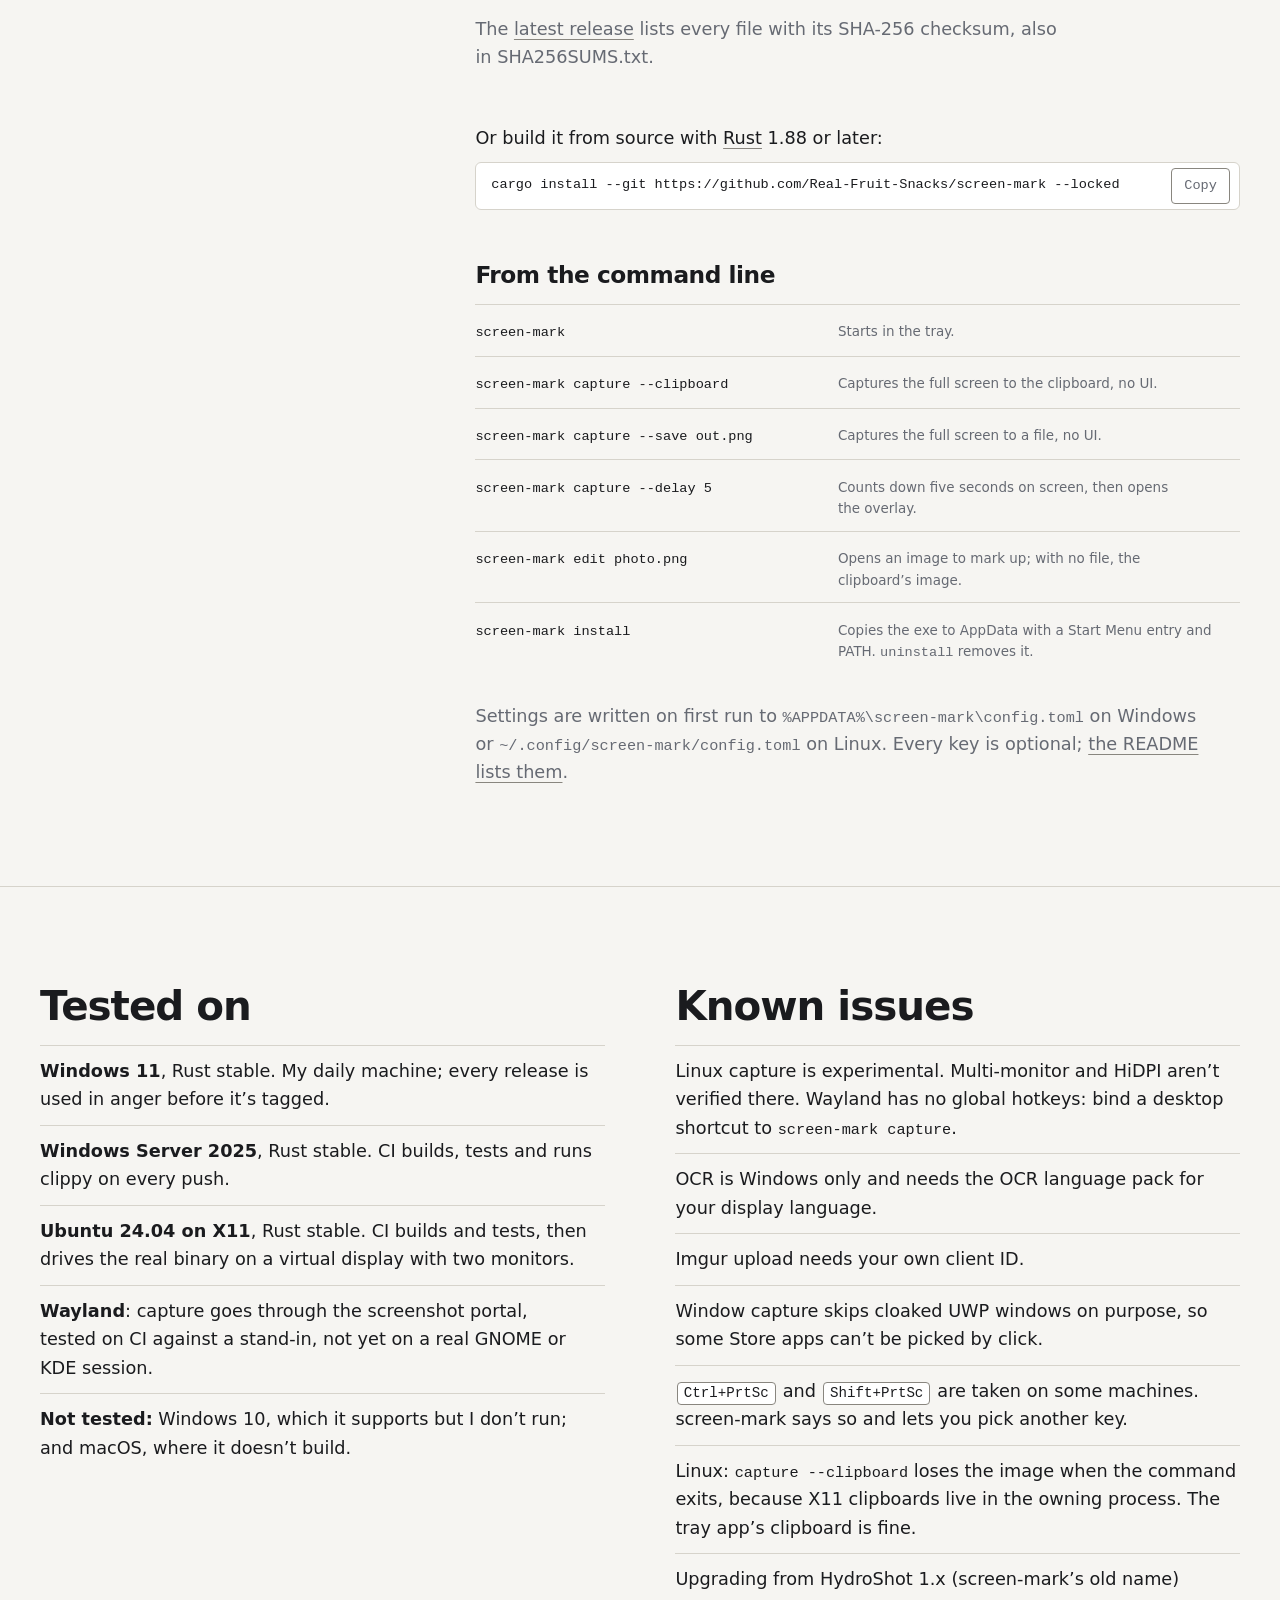
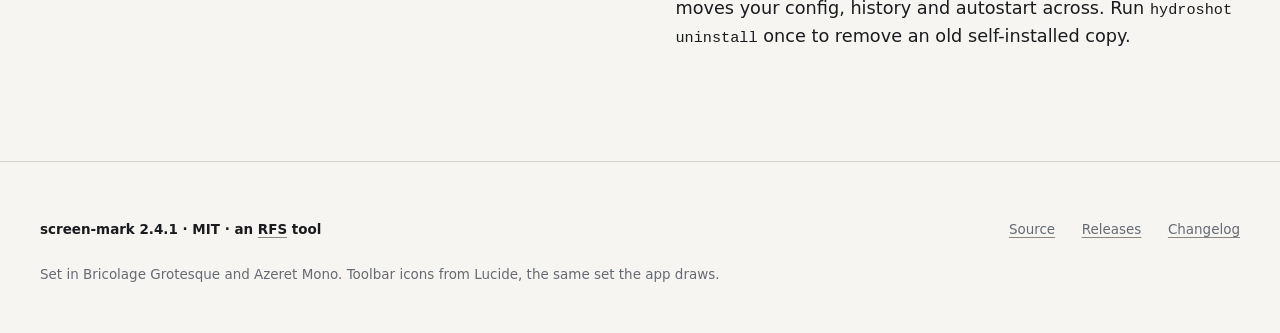
==== commit d854f71c: "Release 2.4.1" ====
--- a/docs/index.html
+++ b/docs/index.html
@@ -79,14 +79,14 @@
         <p class="how"><kbd>Ctrl+PrtSc</kbd> saves and copies the monitor under your mouse. <kbd>Ctrl+Shift+S</kbd> opens an overlay like the one on this page: drag a region, draw on it, press <kbd>Enter</kbd> to copy.</p>
         <p class="meta phone-note">screen-mark runs on a computer, not a phone. The button downloads the Windows installer; open this page on your PC to run it.</p>
         <div class="get">
-          <a class="btn" href="https://github.com/Real-Fruit-Snacks/screen-mark/releases/download/v2.4.0/screen-mark-v2.4.0-windows-x64.msi">Download for Windows</a>
+          <a class="btn" href="https://github.com/Real-Fruit-Snacks/screen-mark/releases/download/v2.4.1/screen-mark-v2.4.1-windows-x64.msi">Download for Windows</a>
           <svg class="note-arrow" viewBox="0 0 132 64" aria-hidden="true" focusable="false">
             <path class="note-arrow__shaft" d="M124 8 L15.6 52.1"/>
             <path class="note-arrow__head" d="M6 56 L13.4 46.5 L17.9 57.6 Z"/>
           </svg>
           <span class="marker marker--static" aria-hidden="true">1</span>
         </div>
-        <p class="meta"><span>v2.4.0 &middot; 64-bit Windows 10 and 11 (tested on 11) &middot; .msi installer, or the <a href="https://github.com/Real-Fruit-Snacks/screen-mark/releases/download/v2.4.0/screen-mark-v2.4.0-windows-x64.zip">portable .zip</a> &middot; MIT licence</span>
+        <p class="meta"><span>v2.4.1 &middot; 64-bit Windows 10 and 11 (tested on 11) &middot; .msi installer, or the <a href="https://github.com/Real-Fruit-Snacks/screen-mark/releases/download/v2.4.1/screen-mark-v2.4.1-windows-x64.zip">portable .zip</a> &middot; MIT licence</span>
           <span>Windows may warn about an unknown publisher: choose More info, then Run anyway.</span>
           <span class="meta__alt">On Linux: <a href="#linux">the .tar.gz (X11 only, experimental)</a> &middot; <a href="#source">build from source</a></span></p>
       </div>
@@ -280,9 +280,9 @@
           <li>
             <span class="files__os">Windows 10 and 11</span>
             <div class="files__set">
-              <p><a class="btn files__btn" href="https://github.com/Real-Fruit-Snacks/screen-mark/releases/download/v2.4.0/screen-mark-v2.4.0-windows-x64.msi">Download the installer</a></p>
-              <p class="files__note"><span class="files__file">screen-mark-v2.4.0-windows-x64.msi</span>, with a Start menu entry. A 1.x MSI is upgraded in place.</p>
-              <p><a class="files__name" href="https://github.com/Real-Fruit-Snacks/screen-mark/releases/download/v2.4.0/screen-mark-v2.4.0-windows-x64.zip">screen-mark-v2.4.0-windows-x64.zip</a></p>
+              <p><a class="btn files__btn" href="https://github.com/Real-Fruit-Snacks/screen-mark/releases/download/v2.4.1/screen-mark-v2.4.1-windows-x64.msi">Download the installer</a></p>
+              <p class="files__note"><span class="files__file">screen-mark-v2.4.1-windows-x64.msi</span>, with a Start menu entry. A 1.x MSI is upgraded in place.</p>
+              <p><a class="files__name" href="https://github.com/Real-Fruit-Snacks/screen-mark/releases/download/v2.4.1/screen-mark-v2.4.1-windows-x64.zip">screen-mark-v2.4.1-windows-x64.zip</a></p>
               <p class="files__note">Portable. The exe asks before it installs itself to AppData.</p>
               <p class="files__note">Neither is code-signed yet, so Windows SmartScreen may stop the first run: choose <b>More info</b>, then <b>Run anyway</b>.</p>
             </div>
@@ -290,7 +290,7 @@
           <li id="linux">
             <span class="files__os">Linux</span>
             <div class="files__set">
-              <p><a class="files__name" href="https://github.com/Real-Fruit-Snacks/screen-mark/releases/download/v2.4.0/screen-mark-v2.4.0-linux-x64.tar.gz">screen-mark-v2.4.0-linux-x64.tar.gz</a></p>
+              <p><a class="files__name" href="https://github.com/Real-Fruit-Snacks/screen-mark/releases/download/v2.4.1/screen-mark-v2.4.1-linux-x64.tar.gz">screen-mark-v2.4.1-linux-x64.tar.gz</a></p>
               <p class="files__note">X11, or Wayland through the desktop’s screenshot portal; experimental. Built on Ubuntu 24.04; it needs GTK 3, libxdo, libxkbcommon-x11 and an AppIndicator library for the tray (on Ubuntu, <code>sudo apt install <span class="nowrap">libxdo3</span> <span class="nowrap">libxkbcommon-x11-0</span> <span class="nowrap">libayatana-appindicator3-1</span></code>). Extract, <code class="nowrap">chmod +x screen-mark</code>, run it: it starts in the tray, with the same hotkeys.</p>
             </div>
           </li>
@@ -302,9 +302,7 @@
           <div class="cmd">
             <pre><code>cargo install --git <wbr>https://github.com/<wbr><span class="nowrap">Real-Fruit-Snacks</span>/<wbr><span class="nowrap">screen-mark</span> <span class="nowrap">--locked</span></code></pre>
             <button type="button" class="copy" aria-label="Copy the cargo command" data-copy="cargo install --git https://github.com/Real-Fruit-Snacks/screen-mark --locked">Copy</button>
-          </div>
-          <p class="cargo__offline">No internet where you build? The release’s <span class="nowrap">source-vendored.tar.gz</span> holds every dependency and builds with <code class="nowrap">cargo build --offline</code>. The README lists the tools to bring.</p>
-        </div>
+          </div>        </div>
 
         <h3>From the command line</h3>
         <dl class="cli">
@@ -350,7 +348,7 @@
 
 <footer class="foot">
   <div class="wrap foot__in">
-    <p class="foot__name">screen-mark 2.4.0 &middot; MIT &middot; an <a href="https://github.com/Real-Fruit-Snacks">RFS</a> tool</p>
+    <p class="foot__name">screen-mark 2.4.1 &middot; MIT &middot; an <a href="https://github.com/Real-Fruit-Snacks">RFS</a> tool</p>
     <p class="foot__links"><a href="https://github.com/Real-Fruit-Snacks/screen-mark">Source</a> <a href="https://github.com/Real-Fruit-Snacks/screen-mark/releases">Releases</a> <a href="https://github.com/Real-Fruit-Snacks/screen-mark/blob/main/CHANGELOG.md">Changelog</a></p>
     <p class="foot__colophon">Set in Bricolage Grotesque and Azeret Mono. Toolbar icons from Lucide, the same set the app draws.</p>
   </div>
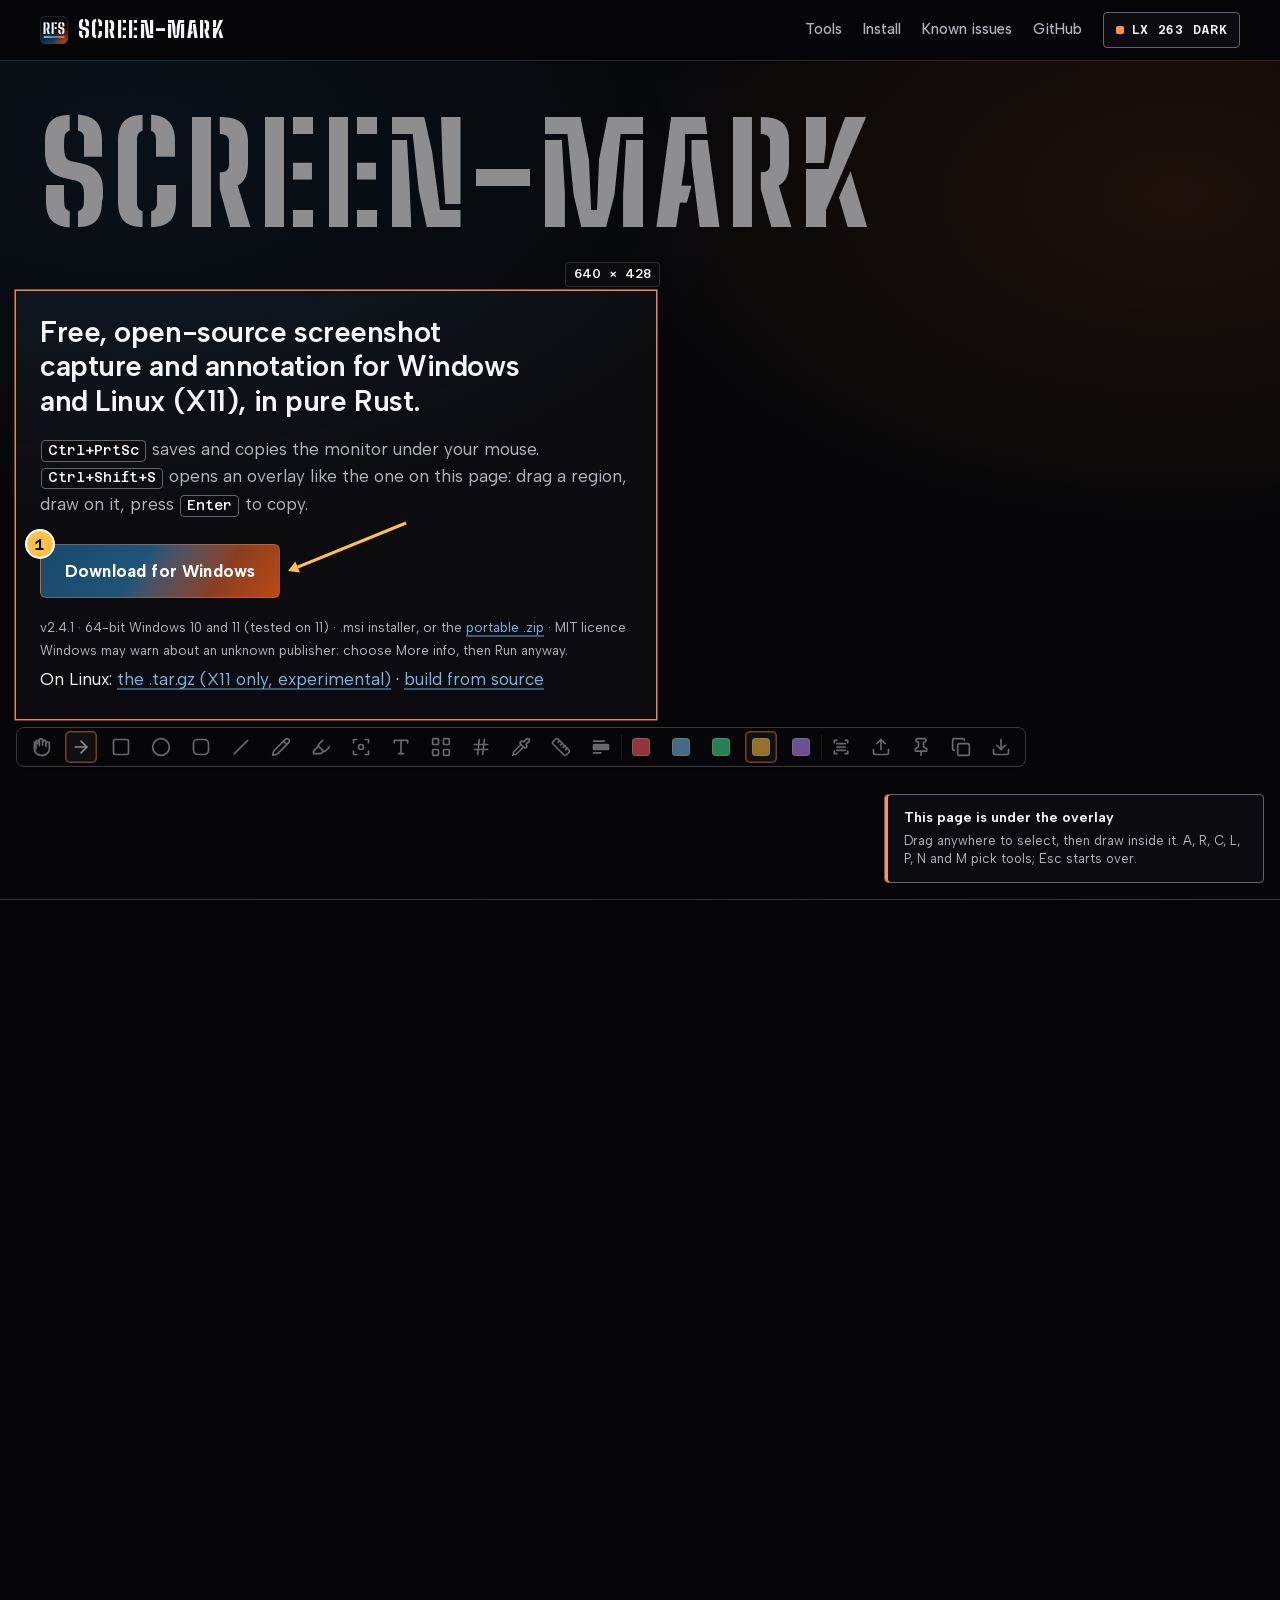
==== commit 213101cc: "Apply Cyclorama Dawn v2.1.0 brand across app palette, icons, panel art, and website" ====
--- a/docs/index.html
+++ b/docs/index.html
@@ -3,6 +3,8 @@
 <head>
 <meta charset="utf-8">
 <meta name="viewport" content="width=device-width, initial-scale=1">
+<meta name="color-scheme" content="dark">
+<meta name="theme-color" content="#050507">
 <title>screen-mark: screenshot capture and annotation in pure Rust</title>
 <meta name="description" content="A native screenshot tool for Windows and Linux (X11). Ctrl+PrintScreen saves and copies; Ctrl+Shift+S opens an overlay with fifteen annotation tools, one key each. OCR, pin, Imgur upload. MIT.">
 <meta name="keywords" content="screen-mark, screenshot, annotation, Rust, capture, OCR, tiny-skia, winit">
@@ -10,24 +12,40 @@
 <meta property="og:url" content="https://real-fruit-snacks.github.io/screen-mark/">
 <meta property="og:title" content="screen-mark: screenshot capture and annotation in pure Rust">
 <meta property="og:description" content="Ctrl+PrintScreen saves and copies. Ctrl+Shift+S opens the overlay: drag a region, draw on it, press Enter. Windows and Linux (X11).">
-<meta property="og:image" content="https://real-fruit-snacks.github.io/screen-mark/assets/og.png">
-<meta property="og:image:width" content="1200">
-<meta property="og:image:height" content="630">
-<meta property="og:image:alt" content="The screen-mark website under its own capture overlay: a dimmed page, an Ember selection around the download button, and the annotation toolbar.">
+<meta property="og:image" content="https://real-fruit-snacks.github.io/screen-mark/assets/social-dark.png">
+<meta property="og:image:width" content="1280">
+<meta property="og:image:height" content="640">
+<meta property="og:image:alt" content="screen-mark Cyclorama Dawn cover showing screenshot capture and annotation in pure Rust.">
 <meta name="twitter:card" content="summary_large_image">
-<meta name="theme-color" content="#0C0D10" media="(prefers-color-scheme: dark)">
-<meta name="theme-color" content="#F6F5F2" media="(prefers-color-scheme: light)">
 <link rel="icon" href="favicon.ico" sizes="32x32">
 <link rel="icon" href="icon.svg" type="image/svg+xml">
 <link rel="apple-touch-icon" href="apple-touch-icon.png">
 <link rel="manifest" href="manifest.webmanifest">
-<link rel="preload" href="assets/fonts/bricolage-grotesque-latin.woff2" as="font" type="font/woff2" crossorigin>
+<link rel="preload" href="assets/fonts/big-shoulders-stencil-latin.woff2" as="font" type="font/woff2" crossorigin>
+<link rel="preload" href="assets/fonts/albert-sans-latin.woff2" as="font" type="font/woff2" crossorigin>
 <link rel="preload" href="assets/fonts/azeret-mono-latin.woff2" as="font" type="font/woff2" crossorigin>
+<script>
+(function(){
+  var d=document.documentElement;
+  d.classList.add('js');
+  setTimeout(function(){if(!window.smReady)d.classList.remove('js')},4000);
+  try{
+    if(localStorage.getItem('rfs-theme')==='light'){
+      d.setAttribute('data-theme','light');
+      var cs=document.querySelector('meta[name="color-scheme"]');
+      var tc=document.querySelector('meta[name="theme-color"]');
+      if(cs)cs.content='light';
+      if(tc)tc.content='#F5F7F9';
+    }
+  }catch(_){}
+})();
+</script>
+<link rel="stylesheet" href="rfs.css">
+<link rel="stylesheet" href="rfs-components.css">
 <link rel="stylesheet" href="styles.css">
-<script>document.documentElement.classList.add('js');setTimeout(function(){if(!window.smReady)document.documentElement.classList.remove('js')},4000)</script>
 <script src="script.js" defer></script>
 </head>
-<body>
+<body class="rfs-shell">
 
 <svg width="0" height="0" class="sprite" aria-hidden="true" focusable="false">
   <!-- Lucide icons (ISC licence), the same paths the app's toolbar renders (src/icons.rs) -->
@@ -55,24 +73,29 @@
   </defs>
 </svg>
 
-<a class="skip" href="#top">Skip to content</a>
-
-<header class="bar" data-window>
+<a class="rfs-skip" href="#top">Skip to content</a>
+
+<header class="rfs-shell-header bar">
   <div class="wrap bar__in">
-    <a class="brand" href="./"><img src="icon.svg" width="28" height="28" alt=""><span>screen-mark</span></a>
-    <nav aria-label="On this page">
-      <a href="#features">Tools</a>
-      <a href="#install">Install</a>
-      <a href="#known-issues"><span class="nav-long">Known issues</span><span class="nav-short" aria-hidden="true">Issues</span></a>
-      <a href="https://github.com/Real-Fruit-Snacks/screen-mark">GitHub</a>
+    <a class="brand" href="./"><img src="icon.svg" width="28" height="28" alt=""><span>SCREEN-MARK</span></a>
+    <nav class="bar__nav" aria-label="On this page">
+      <a class="nav-link" href="#features">Tools</a>
+      <a class="nav-link" href="#install">Install</a>
+      <a class="nav-link" href="#known-issues"><span class="nav-long">Known issues</span><span class="nav-short" aria-hidden="true">Issues</span></a>
+      <a class="nav-link" href="https://github.com/Real-Fruit-Snacks/screen-mark">GitHub</a>
+      <button type="button" class="theme-btn" id="theme-toggle" aria-label="Switch to Light mode" aria-pressed="false">
+        <span class="theme-swatch" aria-hidden="true"></span>
+        <span class="theme-label">LX 263 DARK</span>
+      </button>
     </nav>
   </div>
 </header>
 
+<div class="rfs-scroll-region" id="page-scroll">
 <main>
   <section class="stage" id="top" aria-labelledby="title" data-stage>
     <div class="wrap stage__in">
-      <h1 class="wordmark" id="title" data-window>screen-mark</h1>
+      <h1 class="wordmark" id="title" data-window>SCREEN-MARK</h1>
 
       <div class="capture" data-capture data-window>
         <p class="lede">Free, open-source screenshot capture and annotation for Windows and Linux&nbsp;(X11), in pure&nbsp;Rust.</p>
@@ -107,8 +130,8 @@
         <button type="button" data-tool="eyedropper" aria-label="Eyedropper (I)" class="x-md"><svg aria-hidden="true" focusable="false"><use href="#i-eyedropper"/></svg></button>
         <button type="button" data-tool="measure" aria-label="Measurement (M)" class="x-md"><svg aria-hidden="true" focusable="false"><use href="#i-measure"/></svg></button>
         <button type="button" data-tool="redact" aria-label="Redact (X)" class="x-md sep"><svg aria-hidden="true" focusable="false"><use href="#i-redact"/></svg></button>
-        <button type="button" data-color="#ff6e7a" aria-label="Red" aria-pressed="false" class="swatch" style="--c:#ff6e7a"></button>
-        <button type="button" data-color="#5cb8ff" aria-label="Blue" aria-pressed="false" class="swatch x-xs" style="--c:#5cb8ff"></button>
+        <button type="button" data-color="#ff5c6c" aria-label="Red" aria-pressed="false" class="swatch" style="--c:#ff5c6c"></button>
+        <button type="button" data-color="#74b8e8" aria-label="Blue" aria-pressed="false" class="swatch x-xs" style="--c:#74b8e8"></button>
         <button type="button" data-color="#3ddc97" aria-label="Green" aria-pressed="false" class="swatch x-xs" style="--c:#3ddc97"></button>
         <button type="button" data-color="amber" aria-label="Yellow" class="swatch" style="--c:var(--draw)" aria-pressed="true"></button>
         <button type="button" data-color="#b78cff" aria-label="Mauve" aria-pressed="false" class="swatch sep" style="--c:#b78cff"></button>
@@ -130,7 +153,7 @@
 
   <section class="hotkeys" id="how" aria-labelledby="how-h">
     <div class="wrap">
-      <h2 id="how-h">Three hotkeys</h2>
+      <h2 id="how-h">THREE HOTKEYS</h2>
 
       <div class="hk">
         <p class="caps"><kbd>Ctrl</kbd><kbd>PrtSc</kbd></p>
@@ -177,7 +200,7 @@
   <section class="tools" id="features" aria-labelledby="tools-h">
     <div class="wrap">
       <div class="tools__head">
-        <h2 id="tools-h">Fifteen tools, one key each</h2>
+        <h2 id="tools-h">FIFTEEN TOOLS, ONE KEY EACH</h2>
         <p>In the overlay every tool has a single key.<span class="js-only"> Click or tap a key below: it lights up and becomes the tool in the overlay at the top of this page. Once you’ve clicked one, the letters on your keyboard work too.</span></p>
       </div>
 
@@ -234,14 +257,14 @@
         <p><kbd>Ctrl+Z</kbd> and <kbd>Ctrl+Shift+Z</kbd> undo and redo, so nothing you draw is final until you copy. The scroll wheel changes the tool size. Highlight multiplies like a real highlighter, so dark text stays readable. Step markers number themselves.</p>
         <p>Redact draws a solid box, and nothing under it reaches the copy. Pixelate only blurs, which is fine for a face in a crowd and not for a password. Rectangles, circles, lines and arrows can be an outline, dashed or filled: <kbd>D</kbd> switches. Hold <kbd>Shift</kbd> for squares, circles and lines at 15° steps. The arrow keys move the pointer, the region or the selected annotation one pixel at a time, ten with <kbd>Shift</kbd>, and a magnifier shows the pixels under the pointer while you place the region.</p>
         <p>Every key is rebindable in Settings › Keys: click a binding and press the new combination. Settings refuses a combination another binding already uses, one Windows keeps for itself <span class="nowrap">(<kbd>Alt+Tab</kbd>,</span> <kbd>Win+L</kbd>), or a global hotkey another app has registered, and says which.</p>
-        <p>Dark and light modes, Nightshift and Dayshift from the <a href="https://github.com/Real-Fruit-Snacks/rfs-brand/blob/main/BRAND.md">RFS palettes</a>. Five annotation colours, or any <code>#rrggbb</code>.</p>
+        <p>Dark and light modes, Cyclorama Dawn (LX 263 dark and LX 512 light) from the <a href="https://real-fruit-snacks.github.io/rfs-brand/">RFS brand system</a>. Five annotation colours, or any <code>#rrggbb</code>.</p>
       </div>
     </div>
   </section>
 
   <section class="after" aria-labelledby="after-h">
     <div class="wrap after__in">
-      <h2 id="after-h">After the capture</h2>
+      <h2 id="after-h">AFTER THE CAPTURE</h2>
       <dl class="spec">
         <div><dt>Copy</dt><dd><kbd>Enter</kbd> or <kbd>Ctrl+C</kbd>. The selection and everything drawn on it, ready to paste.</dd></div>
         <div><dt>Save</dt><dd><kbd>Ctrl+S</kbd>. A PNG, JPEG or WebP save dialog, or straight into your captures folder if you turn the dialog off.</dd></div>
@@ -268,7 +291,7 @@
   <section class="install" id="install" aria-labelledby="install-h">
     <div class="wrap install__in">
       <div class="install__head">
-        <h2 id="install-h">Install</h2>
+        <h2 id="install-h">INSTALL</h2>
         <ol class="steps">
           <li><span>Download the installer and run it. It installs for your user only, so it doesn’t ask for admin rights.</span></li>
           <li><span>Open screen-mark from the Start menu. It starts in the tray, by the clock; Windows may tuck the icon under the <kbd>^</kbd> arrow there.</span></li>
@@ -299,10 +322,14 @@
 
         <div class="cargo" id="source">
           <p id="cargo-l">Or build it from source with <a href="https://rustup.rs">Rust</a> 1.88 or later:</p>
-          <div class="cmd">
-            <pre><code>cargo install --git <wbr>https://github.com/<wbr><span class="nowrap">Real-Fruit-Snacks</span>/<wbr><span class="nowrap">screen-mark</span> <span class="nowrap">--locked</span></code></pre>
-            <button type="button" class="copy" aria-label="Copy the cargo command" data-copy="cargo install --git https://github.com/Real-Fruit-Snacks/screen-mark --locked">Copy</button>
-          </div>        </div>
+          <div class="rfs-code-card">
+            <div class="rfs-code-head">
+              <span class="rfs-code-lang">SHELL</span>
+              <button type="button" class="rfs-code-copy copy" aria-label="Copy the cargo command" data-copy="cargo install --git https://github.com/Real-Fruit-Snacks/screen-mark --locked">Copy</button>
+            </div>
+            <pre><code><span class="rfs-tok-cmd">cargo</span> install <span class="rfs-tok-flag">--git</span> https://github.com/Real-Fruit-Snacks/screen-mark <span class="rfs-tok-flag">--locked</span></code></pre>
+          </div>
+        </div>
 
         <h3>From the command line</h3>
         <dl class="cli">
@@ -321,7 +348,7 @@
   <section class="limits" id="known-issues" aria-label="Tested on and known issues">
     <div class="wrap limits__in">
       <div>
-        <h2>Tested on</h2>
+        <h2>TESTED ON</h2>
         <ul class="plain">
           <li><b>Windows 11</b>, Rust stable. My daily machine; every release is used in anger before it’s tagged.</li>
           <li><b>Windows Server 2025</b>, Rust stable. CI builds, tests and runs clippy on every push.</li>
@@ -331,7 +358,7 @@
         </ul>
       </div>
       <div>
-        <h2>Known issues</h2>
+        <h2>KNOWN ISSUES</h2>
         <ul class="plain">
           <li>Linux capture is experimental. Multi-monitor and HiDPI aren’t verified there. Wayland has no global hotkeys: bind a desktop shortcut to <code>screen-mark capture</code>.</li>
           <li>OCR is Windows only and needs the OCR language pack for your display language.</li>
@@ -348,10 +375,13 @@
 
 <footer class="foot">
   <div class="wrap foot__in">
-    <p class="foot__name">screen-mark 2.4.1 &middot; MIT &middot; an <a href="https://github.com/Real-Fruit-Snacks">RFS</a> tool</p>
+    <p class="foot__name">screen-mark 2.4.1 &middot; MIT &middot; an <a href="https://real-fruit-snacks.github.io/">RFS</a> tool</p>
     <p class="foot__links"><a href="https://github.com/Real-Fruit-Snacks/screen-mark">Source</a> <a href="https://github.com/Real-Fruit-Snacks/screen-mark/releases">Releases</a> <a href="https://github.com/Real-Fruit-Snacks/screen-mark/blob/main/CHANGELOG.md">Changelog</a></p>
-    <p class="foot__colophon">Set in Bricolage Grotesque and Azeret Mono. Toolbar icons from Lucide, the same set the app draws.</p>
+    <p class="foot__colophon">Set in Big Shoulders Stencil, Albert Sans, and Azeret Mono. Toolbar icons from Lucide, the same set the app draws.</p>
   </div>
 </footer>
+</div>
+
+<div id="rfs-toast" class="rfs-toast is-ok" role="status" aria-live="polite" popover="manual"></div>
 </body>
 </html>
--- a/docs/rfs.css
+++ b/docs/rfs.css
@@ -0,0 +1,305 @@
+/* RFS Cyclorama Dawn tokens — Steel & Beacon Orange.
+   Dark mode (LX 263 Beacon Horizon) is the canonical default across all RFS pages;
+   switch to Light (LX 512 Alabaster Day) via <meta name="color-scheme" content="light">
+   or data-theme="light" (and legacy dayshift). */
+:root {
+  color-scheme: dark;
+
+  --rfs-in-oklab: ;
+  --rfs-in-oklch: ;
+
+  /* Physical Cyclorama stops */
+  --rfs-steel: #1f547a;
+  --rfs-steel-fill: #18496b;
+  --rfs-beacon: #f06e2b;
+  --rfs-beacon-wash: #cc5016;
+  --rfs-on-steel: #ffffff;
+
+  /* Dark mode raw palette (Matte Cyclorama Black / LX 263 Beacon Horizon) */
+  --rfs-bg-dark: #050507;
+  --rfs-rail-dark: #070709;
+  --rfs-surface-dark: #0c0c10;
+  --rfs-raised-dark: #14141a;
+  --rfs-line-dark: rgba(255, 255, 255, 0.14);
+  --rfs-line-strong-dark: #62646d;
+  --rfs-text-dark: #f4f5f8;
+  --rfs-mute-dark: #b3b5c0;
+  --rfs-steel-ink-dark: #74b8e8;
+  --rfs-beacon-ink-dark: #ff9254;
+  --rfs-primary-dark: #f06e2b;
+  --rfs-primary-hover-dark: #ff8442;
+  --rfs-primary-press-dark: #ffa06b;
+  --rfs-on-primary-dark: #050507;
+  --rfs-accent-dark: #ffc247;
+  --rfs-signal-dark: #3ddc97;
+  --rfs-fault-dark: #ff5c6c;
+  --rfs-fault-fill-dark: #c92438;
+  --rfs-fault-fill-hover-dark: #e02e44;
+  --rfs-on-fault-dark: #ffffff;
+  --rfs-code-bg-dark: #08080b;
+  --rfs-focus-dark: #ff9254;
+
+  /* Light mode raw palette (Alabaster Day / LX 512) */
+  --rfs-bg-light: #f5f7f9;
+  --rfs-rail-light: #eaeef2;
+  --rfs-surface-light: #ffffff;
+  --rfs-raised-light: #e3e8ee;
+  --rfs-line-light: rgba(13, 16, 22, 0.16);
+  --rfs-line-strong-light: #6e7682;
+  --rfs-text-light: #0d1016;
+  --rfs-mute-light: #474d59;
+  --rfs-steel-ink-light: #164669;
+  --rfs-beacon-ink-light: #ad3d0a;
+  --rfs-primary-light: #ad3d0a;
+  --rfs-primary-hover-light: #943207;
+  --rfs-primary-press-light: #7b2905;
+  --rfs-on-primary-light: #ffffff;
+  --rfs-accent-light: #885800;
+  --rfs-signal-light: #127247;
+  --rfs-fault-light: #b91c2e;
+  --rfs-fault-fill-light: #b91c2e;
+  --rfs-fault-fill-hover-light: #991525;
+  --rfs-on-fault-light: #ffffff;
+  --rfs-code-bg-light: #eef2f5;
+  --rfs-focus-light: #ad3d0a;
+
+  /* Resolved tokens — Dark (LX 263 Beacon Horizon) is the default */
+  --rfs-bg: var(--rfs-bg-dark);
+  --rfs-rail: var(--rfs-rail-dark);
+  --rfs-surface: var(--rfs-surface-dark);
+  --rfs-raised: var(--rfs-raised-dark);
+  --rfs-line: var(--rfs-line-dark);
+  --rfs-line-strong: var(--rfs-line-strong-dark);
+  --rfs-text: var(--rfs-text-dark);
+  --rfs-mute: var(--rfs-mute-dark);
+  --rfs-steel-ink: var(--rfs-steel-ink-dark);
+  --rfs-beacon-ink: var(--rfs-beacon-ink-dark);
+  --rfs-primary: var(--rfs-primary-dark);
+  --rfs-primary-hover: var(--rfs-primary-hover-dark);
+  --rfs-primary-press: var(--rfs-primary-press-dark);
+  --rfs-on-primary: var(--rfs-on-primary-dark);
+  --rfs-accent: var(--rfs-accent-dark);
+  --rfs-signal: var(--rfs-signal-dark);
+  --rfs-fault: var(--rfs-fault-dark);
+  --rfs-fault-fill: var(--rfs-fault-fill-dark);
+  --rfs-fault-fill-hover: var(--rfs-fault-fill-hover-dark);
+  --rfs-on-fault: var(--rfs-on-fault-dark);
+  --rfs-code-bg: var(--rfs-code-bg-dark);
+  --rfs-focus: var(--rfs-focus-dark);
+
+  /* Typography */
+  --rfs-font-display: "Big Shoulders Stencil", "Arial Narrow", sans-serif;
+  --rfs-font-sans: "Albert Sans", system-ui, -apple-system, sans-serif;
+  --rfs-font-mono: "Azeret Mono", ui-monospace, "Cascadia Code", Consolas, monospace;
+
+  /* Code blocks wrap by default (opt into scroll via .rfs-code-scroll / [data-code-scroll]) */
+  --rfs-code-wrap: pre-wrap;
+  --rfs-code-overflow-wrap: anywhere;
+  --rfs-code-tab-size: 2;
+
+  /* Motion */
+  --rfs-ease: cubic-bezier(0.16, 1, 0.3, 1);
+  --rfs-ease-in-out: cubic-bezier(0.65, 0, 0.35, 1);
+  --rfs-ease-exit: cubic-bezier(0.7, 0, 0.84, 0);
+  --rfs-ease-linear: linear;
+  --rfs-dur-fast: 150ms;
+  --rfs-dur-base: 250ms;
+  --rfs-dur-slow: 520ms;
+  --rfs-type-rate: 45ms;
+
+  /* Spacing & shape */
+  --rfs-space-1: 4px;
+  --rfs-space-2: 8px;
+  --rfs-space-3: 12px;
+  --rfs-space-4: 16px;
+  --rfs-space-5: 24px;
+  --rfs-space-6: 32px;
+  --rfs-space-7: 48px;
+  --rfs-space-8: 64px;
+  --rfs-space-9: 96px;
+  --rfs-radius-sm: 6px;
+  --rfs-radius-md: 10px;
+
+  /* Breakpoints (reference constants) & Z-index layer scale */
+  --rfs-bp-sm: 36em;
+  --rfs-bp-md: 56em;
+  --rfs-bp-lg: 72em;
+  --rfs-z-base: 0;
+  --rfs-z-sticky: 20;
+  --rfs-z-nav: 40;
+  --rfs-z-popover: 60;
+  --rfs-z-modal: 80;
+  --rfs-z-toast: 100;
+
+  /* Syntax highlighting roles (derived from WCAG-calibrated semantic inks) */
+  --rfs-syn-kw: var(--rfs-steel-ink);
+  --rfs-syn-fn: var(--rfs-beacon-ink);
+  --rfs-syn-str: var(--rfs-accent);
+  --rfs-syn-num: var(--rfs-signal);
+  --rfs-syn-com: var(--rfs-mute);
+  --rfs-syn-add: var(--rfs-signal);
+  --rfs-syn-del: var(--rfs-fault);
+
+  --rfs-horizon-gradient: linear-gradient(125deg var(--rfs-in-oklab), var(--rfs-steel-fill) 0%, var(--rfs-steel) 42%, #8a3e20 74%, #bd4811 100%);
+  --rfs-horizon-rule: linear-gradient(90deg var(--rfs-in-oklab), var(--rfs-steel-ink) 0%, var(--rfs-steel) 48%, var(--rfs-beacon) 100%);
+  --rfs-sb-thumb: var(--rfs-line-strong);
+  --rfs-sb-track: var(--rfs-bg);
+  accent-color: var(--rfs-steel-fill);
+  scrollbar-color: var(--rfs-sb-thumb) var(--rfs-sb-track);
+}
+
+@media (prefers-contrast: more) {
+  :root {
+    --rfs-sb-thumb: var(--rfs-text);
+    --rfs-sb-track: var(--rfs-bg);
+  }
+}
+
+@supports (background: linear-gradient(in oklab, white, black)) {
+  :root {
+    --rfs-in-oklab: in oklab;
+    --rfs-in-oklch: in oklch;
+  }
+}
+
+/* Reflect explicit <meta name="color-scheme"> or data-theme overrides */
+:root:where(
+  :has(> head > meta[name="color-scheme"][content="dark"]),
+  [data-theme="dark"],
+  [data-theme="nightshift"]
+) {
+  color-scheme: dark;
+  --rfs-bg: var(--rfs-bg-dark);
+  --rfs-rail: var(--rfs-rail-dark);
+  --rfs-surface: var(--rfs-surface-dark);
+  --rfs-raised: var(--rfs-raised-dark);
+  --rfs-line: var(--rfs-line-dark);
+  --rfs-line-strong: var(--rfs-line-strong-dark);
+  --rfs-text: var(--rfs-text-dark);
+  --rfs-mute: var(--rfs-mute-dark);
+  --rfs-steel-ink: var(--rfs-steel-ink-dark);
+  --rfs-beacon-ink: var(--rfs-beacon-ink-dark);
+  --rfs-primary: var(--rfs-primary-dark);
+  --rfs-primary-hover: var(--rfs-primary-hover-dark);
+  --rfs-primary-press: var(--rfs-primary-press-dark);
+  --rfs-on-primary: var(--rfs-on-primary-dark);
+  --rfs-accent: var(--rfs-accent-dark);
+  --rfs-signal: var(--rfs-signal-dark);
+  --rfs-fault: var(--rfs-fault-dark);
+  --rfs-fault-fill: var(--rfs-fault-fill-dark);
+  --rfs-fault-fill-hover: var(--rfs-fault-fill-hover-dark);
+  --rfs-on-fault: var(--rfs-on-fault-dark);
+  --rfs-code-bg: var(--rfs-code-bg-dark);
+  --rfs-focus: var(--rfs-focus-dark);
+}
+
+/* Explicit light mode override via <meta name="color-scheme" content="light"> or data-theme="light" */
+:root:where(
+  :has(> head > meta[name="color-scheme"][content="light"]),
+  [data-theme="light"],
+  [data-theme="dayshift"]
+) {
+  color-scheme: light;
+  --rfs-bg: var(--rfs-bg-light);
+  --rfs-rail: var(--rfs-rail-light);
+  --rfs-surface: var(--rfs-surface-light);
+  --rfs-raised: var(--rfs-raised-light);
+  --rfs-line: var(--rfs-line-light);
+  --rfs-line-strong: var(--rfs-line-strong-light);
+  --rfs-text: var(--rfs-text-light);
+  --rfs-mute: var(--rfs-mute-light);
+  --rfs-steel-ink: var(--rfs-steel-ink-light);
+  --rfs-beacon-ink: var(--rfs-beacon-ink-light);
+  --rfs-primary: var(--rfs-primary-light);
+  --rfs-primary-hover: var(--rfs-primary-hover-light);
+  --rfs-primary-press: var(--rfs-primary-press-light);
+  --rfs-on-primary: var(--rfs-on-primary-light);
+  --rfs-accent: var(--rfs-accent-light);
+  --rfs-signal: var(--rfs-signal-light);
+  --rfs-fault: var(--rfs-fault-light);
+  --rfs-fault-fill: var(--rfs-fault-fill-light);
+  --rfs-fault-fill-hover: var(--rfs-fault-fill-hover-light);
+  --rfs-on-fault: var(--rfs-on-fault-light);
+  --rfs-code-bg: var(--rfs-code-bg-light);
+  --rfs-focus: var(--rfs-focus-light);
+}
+
+@media (forced-colors: active) {
+  :root {
+    --rfs-bg: Canvas;
+    --rfs-rail: Canvas;
+    --rfs-surface: Canvas;
+    --rfs-raised: Canvas;
+    --rfs-line: CanvasText;
+    --rfs-line-strong: CanvasText;
+    --rfs-text: CanvasText;
+    --rfs-mute: GrayText;
+    --rfs-steel-ink: LinkText;
+    --rfs-beacon-ink: Highlight;
+    --rfs-primary: Highlight;
+    --rfs-on-primary: HighlightText;
+    --rfs-fault: Highlight;
+    --rfs-fault-fill: Highlight;
+    --rfs-fault-fill-hover: Highlight;
+    --rfs-on-fault: HighlightText;
+    --rfs-code-bg: Canvas;
+    --rfs-focus: Highlight;
+  }
+}
+
+/* RFS Default Code Block Wrapping (WCAG 1.4.10 Reflow, zero specificity via :where) */
+:where(pre, pre code, .rfs-code-block) {
+  white-space: var(--rfs-code-wrap);
+  overflow-wrap: var(--rfs-code-overflow-wrap);
+  word-break: normal;
+  tab-size: var(--rfs-code-tab-size);
+}
+
+/* Explicit opt-out for strict column-aligned logs or ASCII diagrams */
+:where(.rfs-code-scroll, [data-code-scroll]) {
+  white-space: pre;
+  overflow-wrap: normal;
+  overflow-x: auto;
+}
+
+/* Reduced transparency: remove glass/blur translucency */
+@media (prefers-reduced-transparency: reduce) {
+  :root {
+    --rfs-glass-opacity: 1;
+  }
+  :where(header, nav, .site-header, .rfs-surface-glass) {
+    backdrop-filter: none !important;
+    background-color: var(--rfs-rail) !important;
+  }
+}
+
+/* Print stylesheet defaults: clean paper ground, sharp dark ink, wrapped code */
+@media print {
+  :root {
+    color-scheme: light;
+    --rfs-bg: #ffffff;
+    --rfs-rail: #ffffff;
+    --rfs-surface: #ffffff;
+    --rfs-raised: #f5f7f9;
+    --rfs-code-bg: #f5f7f9;
+    --rfs-text: #0d1016;
+    --rfs-mute: #474d59;
+    --rfs-line: #cfd5dc;
+    --rfs-line-strong: #6e7682;
+  }
+  :where(body) {
+    background: #ffffff !important;
+    color: #0d1016 !important;
+    height: auto !important;
+    overflow: visible !important;
+    display: block !important;
+  }
+  :where(.rfs-shell, .rfs-scroll-region, .page-scroll) {
+    height: auto !important;
+    overflow: visible !important;
+    display: block !important;
+  }
+  :where(pre, code, blockquote, figure, table) {
+    break-inside: avoid;
+  }
+}
--- a/docs/rfs-components.css
+++ b/docs/rfs-components.css
@@ -0,0 +1,1132 @@
+/* RFS Cyclorama Dawn Drop-In Component Kit (load after rfs.css).
+   Provides reusable buttons, D · Terminal Token badges, underlines, highlights,
+   keycaps, callouts, inputs, syntax roles, stroke icons, native <progress>, and UI states. */
+
+/* ---- Focus & Selection ---- */
+:where(a, button, input, select, textarea, summary, [tabindex]):focus-visible {
+  outline: 2px solid var(--rfs-focus);
+  outline-offset: 3px;
+}
+
+::selection {
+  background: color-mix(in oklab, var(--rfs-beacon) 32%, transparent);
+  color: var(--rfs-text);
+}
+
+/* ---- Buttons (zero gradient border bleed) ---- */
+.rfs-btn {
+  display: inline-flex;
+  align-items: center;
+  justify-content: center;
+  gap: 0.45rem;
+  min-block-size: 2.65rem;
+  padding: 0.55rem 1.1rem;
+  border-radius: var(--rfs-radius-sm);
+  border: 1px solid var(--rfs-line-strong);
+  background: var(--rfs-surface);
+  color: var(--rfs-text);
+  font: 600 0.86rem/1.2 var(--rfs-font-sans);
+  text-decoration: none;
+  cursor: pointer;
+  transition: transform var(--rfs-dur-fast) var(--rfs-ease),
+              border-color var(--rfs-dur-fast) var(--rfs-ease),
+              background-color var(--rfs-dur-fast) var(--rfs-ease),
+              filter var(--rfs-dur-fast) var(--rfs-ease);
+}
+
+.rfs-btn-sm {
+  min-block-size: 2.15rem;
+  padding: 0.35rem 0.78rem;
+  font-size: 0.78rem;
+}
+
+.rfs-btn:disabled {
+  opacity: 0.48;
+  cursor: not-allowed;
+  transform: none;
+}
+
+.rfs-btn-horizon {
+  border: 0;
+  background-image: var(--rfs-horizon-gradient);
+  background-origin: border-box;
+  background-clip: border-box;
+  color: #ffffff;
+}
+
+.rfs-btn-beacon {
+  background: var(--rfs-primary);
+  border-color: var(--rfs-primary);
+  color: var(--rfs-on-primary);
+}
+
+.rfs-btn-steel {
+  background: var(--rfs-steel-fill);
+  border-color: var(--rfs-steel-fill);
+  color: var(--rfs-on-steel);
+}
+
+.rfs-btn-fault {
+  background: var(--rfs-fault-fill);
+  border-color: var(--rfs-fault-fill);
+  color: var(--rfs-on-fault);
+}
+
+.rfs-btn-fault-soft {
+  background: color-mix(in oklab, var(--rfs-fault-fill) 18%, var(--rfs-surface));
+  border-color: color-mix(in oklab, var(--rfs-fault) 52%, var(--rfs-line));
+  color: var(--rfs-fault);
+}
+
+.rfs-btn-fault-outline {
+  background: transparent;
+  border-color: var(--rfs-fault);
+  color: var(--rfs-fault);
+}
+
+.rfs-btn-outline {
+  background: transparent;
+  border-color: var(--rfs-line-strong);
+  color: var(--rfs-text);
+}
+
+.rfs-btn-ghost {
+  background: transparent;
+  border-color: transparent;
+  color: var(--rfs-text);
+}
+
+@media (hover: hover) and (pointer: fine) {
+  .rfs-btn:not(:disabled):hover { transform: translateY(-1px); }
+  .rfs-btn-horizon:not(:disabled):hover { filter: brightness(1.07); }
+  .rfs-btn-beacon:not(:disabled):hover { background: var(--rfs-primary-hover); border-color: var(--rfs-primary-hover); }
+  .rfs-btn-steel:not(:disabled):hover { filter: brightness(1.1); }
+  .rfs-btn-fault:not(:disabled):hover { background: var(--rfs-fault-fill-hover); border-color: var(--rfs-fault-fill-hover); }
+  .rfs-btn-fault-soft:not(:disabled):hover { background: color-mix(in oklab, var(--rfs-fault-fill) 26%, var(--rfs-surface)); border-color: var(--rfs-fault); }
+  .rfs-btn-fault-outline:not(:disabled):hover { background: color-mix(in oklab, var(--rfs-fault-fill) 16%, transparent); }
+  .rfs-btn-outline:not(:disabled):hover { border-color: var(--rfs-beacon-ink); }
+  .rfs-btn-ghost:not(:disabled):hover { background: var(--rfs-raised); }
+}
+
+.rfs-btn:not(:disabled):active { transform: translateY(0); }
+
+/* ---- D · Terminal Token Badges ---- */
+.rfs-badge {
+  display: inline-flex;
+  align-items: center;
+  gap: 0.42rem;
+  padding: 0.28rem 0.56rem;
+  border-radius: 4px;
+  border: 1px solid var(--rfs-line);
+  background: var(--rfs-code-bg);
+  color: var(--rfs-text);
+  font: 500 0.74rem/1.15 var(--rfs-font-mono);
+  letter-spacing: 0.02em;
+}
+
+.rfs-badge .k {
+  font-weight: 700;
+  color: var(--badge-tone, var(--rfs-text));
+}
+
+.rfs-badge.b-ok { --badge-tone: var(--rfs-signal); }
+.rfs-badge.b-warn { --badge-tone: var(--rfs-accent); }
+.rfs-badge.b-fail { --badge-tone: var(--rfs-fault); }
+.rfs-badge.b-steel { --badge-tone: var(--rfs-steel-ink); }
+.rfs-badge.b-beacon { --badge-tone: var(--rfs-beacon-ink); }
+
+/* ---- Underlines, Highlights, Keycaps & Dividers ---- */
+.rfs-link-prose {
+  color: var(--rfs-text);
+  text-decoration: underline;
+  text-decoration-color: var(--rfs-steel-ink);
+  text-decoration-thickness: 1.5px;
+  text-underline-offset: 4px;
+  text-decoration-skip-ink: auto;
+  transition: text-decoration-color var(--rfs-dur-fast) var(--rfs-ease);
+}
+
+.rfs-link-prose:hover,
+.rfs-link-prose:focus-visible {
+  text-decoration-color: var(--rfs-beacon-ink);
+  text-decoration-thickness: 2px;
+}
+
+.rfs-link-sweep {
+  display: inline;
+  color: var(--rfs-text);
+  font-weight: 600;
+  text-decoration: none;
+  padding-bottom: 3px;
+  background-image: var(--rfs-horizon-rule);
+  background-repeat: no-repeat;
+  background-position: 0 100%;
+  background-size: 28% 2.5px;
+  transition: background-size var(--rfs-dur-base) var(--rfs-ease), color var(--rfs-dur-fast) var(--rfs-ease);
+}
+
+.rfs-link-sweep:hover,
+.rfs-link-sweep:focus-visible {
+  background-size: 100% 2.5px;
+  color: var(--rfs-beacon-ink);
+}
+
+.rfs-abbr {
+  text-decoration: underline dotted var(--rfs-steel-ink);
+  text-underline-offset: 4px;
+  cursor: help;
+}
+
+.rfs-mark-beacon,
+.rfs-mark-steel {
+  padding: 0.06em 0.34em;
+  border-radius: 3px;
+  color: var(--rfs-text);
+}
+
+.rfs-mark-beacon {
+  background: color-mix(in oklab, var(--rfs-beacon) 22%, transparent);
+  border-bottom: 2px solid var(--rfs-beacon-ink);
+}
+
+.rfs-mark-steel {
+  background: color-mix(in oklab, var(--rfs-steel) 24%, transparent);
+  border-bottom: 2px solid var(--rfs-steel-ink);
+}
+
+.rfs-kbd {
+  display: inline-block;
+  padding: 0.14em 0.45em;
+  border-radius: 4px;
+  border: 1px solid var(--rfs-line-strong);
+  border-bottom-width: 2.5px;
+  background: var(--rfs-surface);
+  color: var(--rfs-text);
+  font: 500 0.78rem/1.2 var(--rfs-font-mono);
+}
+
+.rfs-divider-hairline {
+  height: 1px;
+  border: 0;
+  margin: 0;
+  background: var(--rfs-line);
+}
+
+.rfs-divider-horizon {
+  height: 3px;
+  border: 0;
+  border-radius: 99px;
+  margin: 0;
+  background: var(--rfs-horizon-rule);
+}
+
+/* ---- Callouts & Blockquotes ---- */
+.rfs-callout {
+  padding: 0.85rem 1rem;
+  border-radius: var(--rfs-radius-sm);
+  border: 1px solid var(--rfs-line);
+  border-inline-start-width: 3.5px;
+  background: var(--rfs-bg);
+  font-size: 0.9rem;
+}
+
+.rfs-callout > strong:first-child {
+  font: 600 0.76rem/1 var(--rfs-font-mono);
+  letter-spacing: 0.08em;
+  text-transform: uppercase;
+  margin-inline-end: 0.5rem;
+}
+
+.rfs-callout.is-note { border-inline-start-color: var(--rfs-steel-ink); }
+.rfs-callout.is-note > strong:first-child { color: var(--rfs-steel-ink); }
+.rfs-callout.is-tip { border-inline-start-color: var(--rfs-beacon-ink); }
+.rfs-callout.is-tip > strong:first-child { color: var(--rfs-beacon-ink); }
+.rfs-callout.is-warn { border-inline-start-color: var(--rfs-accent); }
+.rfs-callout.is-warn > strong:first-child { color: var(--rfs-accent); }
+.rfs-callout.is-fail { border-inline-start-color: var(--rfs-fault); }
+.rfs-callout.is-fail > strong:first-child { color: var(--rfs-fault); }
+
+.rfs-quote {
+  margin: 0;
+  padding: 0.95rem 1.15rem;
+  border-radius: var(--rfs-radius-sm);
+  background: var(--rfs-bg);
+  position: relative;
+  font-size: 0.96rem;
+  color: var(--rfs-text);
+}
+
+.rfs-quote::before {
+  content: "";
+  position: absolute;
+  inset-block: 0;
+  inset-inline-start: 0;
+  width: 3.5px;
+  border-radius: 3px 0 0 3px;
+  background: linear-gradient(180deg var(--rfs-in-oklab), var(--rfs-steel-ink), var(--rfs-beacon));
+}
+
+/* ---- Inputs, Code Blocks & Responsive Tables ---- */
+.rfs-input {
+  width: 100%;
+  min-block-size: 2.6rem;
+  padding: 0.5rem 0.8rem;
+  border-radius: var(--rfs-radius-sm);
+  border: 1.5px solid var(--rfs-line-strong);
+  background: var(--rfs-bg);
+  color: var(--rfs-text);
+  font: 400 0.92rem/1.4 var(--rfs-font-sans);
+}
+
+.rfs-input:not([type="range"]):not([type="search"]):user-invalid { border-color: var(--rfs-fault); }
+.rfs-input:not([type="range"]):not([type="search"]):user-valid { border-color: var(--rfs-signal); }
+
+.rfs-code-block {
+  margin: 0;
+  min-width: 0;
+  max-width: 100%;
+  padding: 1.05rem 1.2rem;
+  border-radius: var(--rfs-radius-md);
+  border: 1px solid var(--rfs-line);
+  background: var(--rfs-code-bg);
+  font: 400 0.82rem/1.68 var(--rfs-font-mono);
+  color: var(--rfs-text);
+}
+
+/* Framed Code Block with Mandatory Language Header & Syntax Coloring */
+.rfs-code-card {
+  min-width: 0;
+  max-width: 100%;
+  border-radius: var(--rfs-radius-md);
+  border: 1px solid var(--rfs-line);
+  background: var(--rfs-code-bg);
+  overflow: hidden;
+}
+
+.rfs-code-head {
+  display: flex;
+  align-items: center;
+  justify-content: space-between;
+  gap: 0.75rem;
+  padding: 0.45rem 0.85rem;
+  background: var(--rfs-surface);
+  border-bottom: 1px solid var(--rfs-line);
+}
+
+.rfs-code-head-meta {
+  font: 500 0.7rem/1 var(--rfs-font-mono);
+  letter-spacing: 0.06em;
+  color: var(--rfs-mute);
+}
+
+.rfs-code-card > pre,
+.rfs-code-card > .rfs-code-block {
+  border: 0;
+  border-radius: 0;
+  background: transparent;
+}
+
+.rfs-table-wrap {
+  overflow-x: auto;
+  max-inline-size: 100%;
+  border-radius: var(--rfs-radius-md);
+  border: 1px solid var(--rfs-line);
+  background: var(--rfs-surface);
+}
+
+/* ---- Syntax Highlighting Roles ---- */
+.rfs-tok-kw { color: var(--rfs-syn-kw); font-weight: 600; }
+.rfs-tok-fn { color: var(--rfs-syn-fn); }
+.rfs-tok-str { color: var(--rfs-syn-str); }
+.rfs-tok-num { color: var(--rfs-syn-num); }
+.rfs-tok-com { color: var(--rfs-syn-com); }
+.rfs-tok-add { color: var(--rfs-syn-add); }
+.rfs-tok-del { color: var(--rfs-syn-del); }
+
+/* ---- Cyclorama Precision Silkscreen Icons (60-icon set, brand/icons/rfs-icons.svg) ---- */
+.rfs-icon {
+  display: inline-block;
+  width: 1.25rem;
+  height: 1.25rem;
+  flex: none;
+  fill: none;
+  stroke: currentColor;
+  stroke-width: 1.75;
+  stroke-linecap: square;
+  stroke-linejoin: miter;
+  stroke-miterlimit: 4;
+}
+
+.rfs-icon-sm { width: 1rem; height: 1rem; }
+.rfs-icon-lg { width: 1.5rem; height: 1.5rem; }
+.rfs-icon-xl { width: 2rem; height: 2rem; }
+
+/* Semantic Icon Color Utilities (inherited via stroke="currentColor") */
+.rfs-icon-text { color: var(--rfs-text); }
+.rfs-icon-mute { color: var(--rfs-mute); }
+.rfs-icon-steel { color: var(--rfs-steel-ink); }
+.rfs-icon-beacon { color: var(--rfs-beacon-ink); }
+.rfs-icon-ok { color: var(--rfs-signal); }
+.rfs-icon-warn { color: var(--rfs-accent); }
+.rfs-icon-fail { color: var(--rfs-fault); }
+.rfs-icon-horizon {
+  color: var(--rfs-beacon-ink);
+  stroke: url(#rfs-icon-grad-horizon);
+}
+.rfs-icon-horizon [fill="currentColor"] {
+  fill: url(#rfs-icon-grad-horizon);
+}
+
+/* ---- Native <progress> Bar (determinate + indeterminate; WCAG & RTL safe) ---- */
+.rfs-progress {
+  appearance: none;
+  border: 0 solid;
+  display: block;
+  width: 100%;
+  height: 8px;
+  overflow: clip;
+  border-radius: 4px;
+  background: var(--rfs-code-bg);
+  box-shadow: inset 0 0 0 1px var(--rfs-line);
+  container-type: inline-size;
+  --progress-bar-fill: var(--rfs-horizon-rule);
+  --progress-bar-indeterminate-size: 32%;
+  --progress-bar-indeterminate-animation-duration: 1.4s;
+}
+
+.rfs-progress:indeterminate {
+  --progress-bar-animation: var(
+    --progress-bar-indeterminate-animation,
+    rfs-progress-slide var(--progress-bar-indeterminate-animation-duration) infinite linear
+  );
+}
+
+.rfs-progress:dir(rtl) {
+  --progress-bar-indeterminate-animation: rfs-progress-slide var(--progress-bar-indeterminate-animation-duration) infinite linear reverse;
+}
+
+.rfs-progress::-webkit-progress-bar {
+  background: transparent;
+}
+
+.rfs-progress::-webkit-progress-value {
+  background: var(--progress-bar-fill);
+  border-radius: 4px;
+  transition: inline-size var(--rfs-dur-base) var(--rfs-ease);
+  animation: var(--progress-bar-animation, revert-rule);
+}
+
+.rfs-progress::-moz-progress-bar {
+  background: var(--progress-bar-fill);
+  border-radius: 4px;
+  transition: inline-size var(--rfs-dur-base) var(--rfs-ease);
+  animation: var(--progress-bar-animation, revert-rule);
+}
+
+@keyframes rfs-progress-slide {
+  from, to {
+    inline-size: var(--progress-bar-indeterminate-size);
+    margin-right: auto;
+  }
+  from { translate: -100%; }
+  to { translate: 100cqi; }
+}
+
+/* ---- Standard UI State Boxes (Empty / Loading / Error) ---- */
+.rfs-state-box {
+  padding: 1rem 1.15rem;
+  border-radius: var(--rfs-radius-md);
+  border: 1px solid var(--rfs-line);
+  background: var(--rfs-surface);
+  display: grid;
+  gap: 0.65rem;
+  align-content: start;
+}
+
+.rfs-state-box > .rfs-badge {
+  justify-self: start;
+}
+
+.rfs-state-box.is-empty {
+  border-style: dashed;
+  border-color: var(--rfs-line-strong);
+}
+
+.rfs-state-box.is-error {
+  border-color: color-mix(in oklab, var(--rfs-fault) 48%, var(--rfs-line));
+}
+
+/* ---- App-Shell Scroll Layout (scrollbar ALWAYS starts below top header chrome) ---- */
+.rfs-shell {
+  height: 100dvh;
+  overflow: hidden;
+  overflow: clip;
+  display: flex;
+  flex-direction: column;
+}
+
+.rfs-shell-header {
+  flex: none;
+  position: relative;
+  z-index: var(--rfs-z-nav);
+}
+
+.rfs-scroll-region {
+  flex: 1 1 auto;
+  min-height: 0;
+  overflow-y: auto;
+  overflow-x: hidden;
+  overscroll-behavior-y: contain;
+  scrollbar-width: thin;
+  scrollbar-color: var(--rfs-sb-thumb) var(--rfs-sb-track);
+}
+
+@supports not (scrollbar-color: auto) {
+  .rfs-scroll-region {
+    scrollbar-width: auto;
+  }
+  .rfs-scroll-region::-webkit-scrollbar {
+    width: 10px;
+    height: 10px;
+  }
+  .rfs-scroll-region::-webkit-scrollbar-thumb {
+    background: var(--rfs-sb-thumb);
+    border-radius: 99px;
+    border: 2px solid var(--rfs-sb-track);
+  }
+  .rfs-scroll-region::-webkit-scrollbar-track {
+    background: var(--rfs-sb-track);
+  }
+}
+
+/* ---- Branded Native <dialog> Modals (never use window.alert / confirm / prompt) ---- */
+dialog.rfs-dialog {
+  width: min(30rem, calc(100vw - 2rem));
+  max-height: calc(100dvh - 2.5rem);
+  padding: 0;
+  border-radius: var(--rfs-radius-md);
+  border: 1px solid var(--rfs-line-strong);
+  background: var(--rfs-surface);
+  color: var(--rfs-text);
+  box-shadow: 0 24px 64px -20px rgba(0, 0, 0, 0.65);
+  overflow: auto;
+  opacity: 0;
+  transform: translateY(8px) scale(0.97);
+  transition-property: opacity, transform, display, overlay;
+  transition-duration: var(--rfs-dur-base);
+  transition-timing-function: var(--rfs-ease);
+  transition-behavior: allow-discrete;
+}
+
+/* Never set display unconditionally on closed <dialog>; scope strictly to [open] */
+dialog.rfs-dialog[open]:where(:not([data-closing])) {
+  display: grid;
+  opacity: 1;
+  transform: translateY(0) scale(1);
+}
+
+@starting-style {
+  dialog.rfs-dialog[open]:where(:not([data-closing])) {
+    opacity: 0;
+    transform: translateY(8px) scale(0.97);
+  }
+}
+
+/* Mandatory scroll containment: stops scroll chaining over both dialog and backdrop */
+dialog.rfs-dialog:modal {
+  overscroll-behavior: contain;
+}
+
+dialog.rfs-dialog::backdrop {
+  overflow: hidden;
+  overscroll-behavior: contain;
+  background-color: rgba(5, 5, 7, 0);
+  transition-property: background-color, display, overlay;
+  transition-duration: var(--rfs-dur-base);
+  transition-timing-function: var(--rfs-ease);
+  transition-behavior: allow-discrete;
+}
+
+dialog.rfs-dialog[open]:where(:not([data-closing]))::backdrop {
+  background-color: rgba(5, 5, 7, 0.72);
+}
+
+@starting-style {
+  dialog.rfs-dialog[open]:where(:not([data-closing]))::backdrop {
+    background-color: rgba(5, 5, 7, 0);
+  }
+}
+
+.rfs-dialog-bar {
+  height: 3px;
+  background: var(--rfs-horizon-rule);
+}
+
+dialog.rfs-dialog.is-destructive .rfs-dialog-bar {
+  background: var(--rfs-fault);
+}
+
+.rfs-dialog-body {
+  padding: 1.25rem 1.35rem 1.35rem;
+  display: grid;
+  gap: 0.9rem;
+}
+
+.rfs-dialog-body > .rfs-badge {
+  justify-self: start;
+}
+
+.rfs-dialog-title {
+  margin: 0;
+  font: 700 1.45rem/1.05 var(--rfs-font-display);
+  letter-spacing: 0.055em;
+  text-transform: uppercase;
+  color: var(--rfs-text);
+}
+
+.rfs-dialog-copy {
+  margin: 0;
+  font-size: 0.92rem;
+  line-height: 1.55;
+  color: var(--rfs-mute);
+}
+
+.rfs-dialog-actions {
+  display: flex;
+  flex-wrap: wrap;
+  justify-content: flex-end;
+  gap: 0.65rem;
+  padding-top: 0.45rem;
+  border-top: 1px solid var(--rfs-line);
+}
+
+/* ---- Interactive Filter Chips (4px Terminal Token style — zero 99px capsules) ---- */
+.rfs-chip {
+  display: inline-flex;
+  align-items: center;
+  gap: 0.35rem;
+  min-block-size: 2.15rem;
+  padding: 0.32rem 0.65rem;
+  border-radius: 4px;
+  border: 1px solid var(--rfs-line-strong);
+  background: var(--rfs-code-bg);
+  color: var(--rfs-text);
+  font: 500 0.76rem/1.15 var(--rfs-font-mono);
+  cursor: pointer;
+  transition: border-color var(--rfs-dur-fast) var(--rfs-ease),
+              background-color var(--rfs-dur-fast) var(--rfs-ease);
+}
+
+.rfs-chip .k {
+  font-weight: 700;
+  color: var(--rfs-steel-ink);
+}
+
+.rfs-chip[aria-pressed="true"] {
+  border-color: var(--rfs-beacon-ink);
+  background: var(--rfs-raised);
+}
+
+.rfs-chip[aria-pressed="true"] .k {
+  color: var(--rfs-beacon-ink);
+}
+
+@media (hover: hover) and (pointer: fine) {
+  .rfs-chip:hover {
+    border-color: var(--rfs-beacon-ink);
+  }
+}
+
+/* ---- Non-Blocking Toast Notifications (popover="manual" top-layer region) ---- */
+.rfs-toast-region {
+  position: fixed;
+  inset: auto 1.25rem 1.25rem auto;
+  margin: 0;
+  padding: 0;
+  border: 0;
+  background: transparent;
+  overflow: visible;
+  z-index: var(--rfs-z-toast);
+  max-width: min(25rem, calc(100vw - 2rem));
+  pointer-events: none;
+}
+
+.rfs-toast-region:is(:popover-open, .\:popover-open) {
+  display: grid;
+  gap: 0.6rem;
+}
+
+.rfs-toast {
+  display: flex;
+  align-items: center;
+  justify-content: space-between;
+  gap: 0.75rem;
+  margin: 0;
+  padding: 0.72rem 0.85rem;
+  border-radius: var(--rfs-radius-sm);
+  border: 1px solid var(--toast-border, var(--rfs-line-strong));
+  border-inline-start-width: 3.5px;
+  border-inline-start-color: var(--toast-accent, var(--rfs-steel-ink));
+  background: var(--toast-bg, var(--rfs-surface));
+  color: var(--rfs-text);
+  box-shadow: 0 16px 36px -16px rgba(0, 0, 0, 0.55);
+  pointer-events: auto;
+  max-width: 100%;
+  font: 400 0.84rem/1.45 var(--rfs-font-sans);
+  opacity: 1;
+  transition-property: opacity, transform, display, overlay;
+  transition-duration: var(--rfs-dur-base);
+  transition-timing-function: var(--rfs-ease);
+  transition-behavior: allow-discrete;
+}
+
+.rfs-toast.is-ok {
+  --toast-accent: var(--rfs-signal);
+  --toast-border: color-mix(in oklab, var(--rfs-signal) 52%, var(--rfs-line));
+  --toast-bg: color-mix(in oklab, var(--rfs-signal) 15%, var(--rfs-surface));
+}
+
+.rfs-toast.is-warn {
+  --toast-accent: var(--rfs-accent);
+  --toast-border: color-mix(in oklab, var(--rfs-accent) 52%, var(--rfs-line));
+  --toast-bg: color-mix(in oklab, var(--rfs-accent) 16%, var(--rfs-surface));
+}
+
+.rfs-toast.is-fail {
+  --toast-accent: var(--rfs-fault);
+  --toast-border: color-mix(in oklab, var(--rfs-fault) 54%, var(--rfs-line));
+  --toast-bg: color-mix(in oklab, var(--rfs-fault-fill) 18%, var(--rfs-surface));
+}
+
+.rfs-toast.is-info {
+  --toast-accent: var(--rfs-steel-ink);
+  --toast-border: color-mix(in oklab, var(--rfs-steel-ink) 50%, var(--rfs-line));
+  --toast-bg: color-mix(in oklab, var(--rfs-steel) 22%, var(--rfs-surface));
+}
+
+@starting-style {
+  .rfs-toast {
+    opacity: 0;
+    transform: translateY(8px);
+  }
+}
+
+.rfs-toast-close {
+  flex: none;
+  display: inline-grid;
+  place-items: center;
+  width: 1.75rem;
+  height: 1.75rem;
+  padding: 0;
+  border-radius: 4px;
+  border: 1px solid transparent;
+  background: transparent;
+  color: var(--rfs-mute);
+  cursor: pointer;
+}
+
+@media (hover: hover) {
+  .rfs-toast-close:hover {
+    color: var(--rfs-text);
+    border-color: var(--rfs-line);
+    background: var(--rfs-raised);
+  }
+}
+
+/* ---- Viewport-Aware Anchored Action Panel (popover="auto") ---- */
+.rfs-popover-panel {
+  min-width: 13.5rem;
+  padding: 0.35rem;
+  border-radius: var(--rfs-radius-sm);
+  border: 1px solid var(--rfs-line-strong);
+  background: var(--rfs-surface);
+  color: var(--rfs-text);
+  box-shadow: 0 18px 40px -18px rgba(0, 0, 0, 0.62);
+  opacity: 0;
+  transition-property: opacity, transform, display, overlay;
+  transition-duration: var(--rfs-dur-fast);
+  transition-timing-function: var(--rfs-ease);
+  transition-behavior: allow-discrete;
+}
+
+@supports (position-area: block-end) {
+  .rfs-popover-panel {
+    inset: auto;
+    margin: 0.35rem 0 0;
+    position-area: block-end span-inline-end;
+    position-try-fallbacks: flip-block, flip-inline, flip-block flip-inline;
+  }
+}
+
+.rfs-popover-panel:is(:popover-open, .\:popover-open) {
+  display: grid;
+  gap: 0.15rem;
+  opacity: 1;
+}
+
+@starting-style {
+  .rfs-popover-panel:is(:popover-open, .\:popover-open) {
+    opacity: 0;
+  }
+}
+
+.rfs-action-item {
+  display: flex;
+  align-items: center;
+  gap: 0.55rem;
+  width: 100%;
+  padding: 0.48rem 0.65rem;
+  border: 0;
+  border-radius: 4px;
+  background: transparent;
+  color: var(--rfs-text);
+  font: 500 0.84rem/1.3 var(--rfs-font-sans);
+  text-align: start;
+  cursor: pointer;
+}
+
+@media (hover: hover) {
+  .rfs-action-item:hover {
+    background: var(--rfs-raised);
+  }
+}
+
+.rfs-action-item.is-fault {
+  color: var(--rfs-fault);
+}
+
+.rfs-action-sep {
+  height: 1px;
+  border: 0;
+  margin: 0.25rem 0;
+  background: var(--rfs-line);
+}
+
+/* ---- Interest-Triggered Tooltips / Toggletips (popover="hint") ---- */
+[interestfor] {
+  --interest-delay-start: 0.2s;
+  interest-delay-start: var(--interest-delay-start);
+  --interest-delay-end: 0.1s;
+  interest-delay-end: var(--interest-delay-end);
+}
+
+.rfs-tooltip {
+  max-width: 18rem;
+  padding: 0.42rem 0.65rem;
+  border-radius: 4px;
+  border: 1px solid var(--rfs-line-strong);
+  background: var(--rfs-code-bg);
+  color: var(--rfs-text);
+  font: 400 0.78rem/1.4 var(--rfs-font-mono);
+  box-shadow: 0 10px 24px -12px rgba(0, 0, 0, 0.5);
+}
+
+@supports (position-area: block-start) {
+  .rfs-tooltip {
+    inset: auto;
+    margin: 0 0 0.45rem;
+    position-area: block-start;
+    position-try-fallbacks: flip-block;
+  }
+}
+
+/* ---- Drop-In Accessible Tabs (.rfs-tabs) ---- */
+.rfs-tablist {
+  display: flex;
+  flex-wrap: nowrap;
+  gap: 0.25rem;
+  overflow-x: auto;
+  scrollbar-width: none;
+  border-bottom: 1px solid var(--rfs-line);
+}
+
+.rfs-tablist::-webkit-scrollbar { display: none; }
+
+.rfs-tablist [role="tab"] {
+  flex: none;
+  position: relative;
+  display: inline-flex;
+  align-items: center;
+  gap: 0.45rem;
+  min-block-size: 2.6rem;
+  padding: 0.5rem 0.9rem;
+  border: 0;
+  border-radius: var(--rfs-radius-sm) var(--rfs-radius-sm) 0 0;
+  background: transparent;
+  color: var(--rfs-mute);
+  font: 600 0.84rem/1.2 var(--rfs-font-sans);
+  cursor: pointer;
+}
+
+.rfs-tablist [role="tab"][aria-selected="true"] {
+  color: var(--rfs-text);
+  background: var(--rfs-surface);
+}
+
+.rfs-tablist [role="tab"][aria-selected="true"]::after {
+  content: "";
+  position: absolute;
+  inset-inline: 0;
+  inset-block-end: 0;
+  border-block-end: 2.5px solid var(--rfs-beacon);
+}
+
+/* ---- Native <details> Accordion (no headings inside <summary>; marker before label) ---- */
+.rfs-accordion {
+  display: grid;
+  border-top: 1px solid var(--rfs-line);
+}
+
+.rfs-accordion > details {
+  border-bottom: 1px solid var(--rfs-line);
+}
+
+.rfs-accordion > details > summary {
+  list-style: none;
+  display: flex;
+  align-items: center;
+  gap: 0.65rem;
+  padding: 0.85rem 0.25rem;
+  font: 600 0.92rem/1.35 var(--rfs-font-sans);
+  color: var(--rfs-text);
+  cursor: pointer;
+}
+
+.rfs-accordion > details > summary::-webkit-details-marker {
+  display: none;
+}
+
+.rfs-accordion > details > summary::before {
+  content: "";
+  inline-size: 0.95rem;
+  block-size: 0.95rem;
+  flex-shrink: 0;
+  background-color: var(--rfs-steel-ink);
+  mask: url("data:image/svg+xml,%3Csvg xmlns='http://www.w3.org/2000/svg' viewBox='0 0 24 24' fill='none' stroke='black' stroke-width='2.25' stroke-linecap='square' stroke-linejoin='miter'%3E%3Cpath d='M6 9.5l6 6 6-6'/%3E%3C/svg%3E") no-repeat center / contain;
+  rotate: -90deg;
+}
+
+.rfs-accordion > details > summary:dir(rtl)::before {
+  rotate: 90deg;
+}
+
+.rfs-accordion > details[open] > summary::before {
+  background-color: var(--rfs-beacon-ink);
+  rotate: 0deg;
+}
+
+.rfs-accordion > details > summary::before {
+  transition: rotate var(--rfs-dur-fast) var(--rfs-ease), background-color var(--rfs-dur-fast) var(--rfs-ease);
+}
+
+.rfs-accordion > details::details-content {
+  interpolate-size: allow-keywords;
+  overflow: clip;
+  contain: layout;
+  transition-property: block-size, content-visibility, display;
+  transition-duration: var(--rfs-dur-base);
+  transition-timing-function: var(--rfs-ease-in-out);
+  transition-behavior: allow-discrete;
+}
+
+.rfs-accordion > details:not([open])::details-content {
+  block-size: 0;
+}
+
+.rfs-accordion-body {
+  padding: 0 0.25rem 0.95rem 1.6rem;
+  font-size: 0.88rem;
+  color: var(--rfs-mute);
+}
+
+/* ---- Branded Customizable <select> (appearance: base-select + native OS fallback) ---- */
+.rfs-select {
+  width: 100%;
+  min-block-size: 2.6rem;
+  padding: 0.5rem 0.8rem;
+  border-radius: var(--rfs-radius-sm);
+  border: 1.5px solid var(--rfs-line-strong);
+  background: var(--rfs-bg);
+  color: var(--rfs-text);
+  font: 500 0.9rem/1.35 var(--rfs-font-sans);
+  cursor: pointer;
+}
+
+@supports (appearance: base-select) {
+  .rfs-select,
+  .rfs-select::picker(select) {
+    appearance: base-select;
+  }
+
+  .rfs-select {
+    display: inline-flex;
+    align-items: center;
+    justify-content: space-between;
+    gap: 0.65rem;
+  }
+
+  .rfs-select::picker-icon {
+    color: var(--rfs-steel-ink);
+  }
+
+  .rfs-select::picker(select) {
+    margin-block-start: 0.35rem;
+    padding: 0.3rem;
+    border-radius: var(--rfs-radius-sm);
+    border: 1px solid var(--rfs-line-strong);
+    background: var(--rfs-surface);
+    color: var(--rfs-text);
+    box-shadow: 0 18px 40px -18px rgba(0, 0, 0, 0.6);
+  }
+
+  .rfs-select option {
+    padding: 0.45rem 0.65rem;
+    border-radius: 4px;
+    color: var(--rfs-text);
+    cursor: pointer;
+  }
+
+  .rfs-select option:hover,
+  .rfs-select option:focus-visible {
+    background: var(--rfs-raised);
+  }
+
+  .rfs-select option::checkmark {
+    color: var(--rfs-beacon-ink);
+  }
+}
+
+/* ---- Accessible Switch Control (<input type="checkbox" switch> + fallback styling) ---- */
+.rfs-switch-label {
+  display: inline-flex;
+  align-items: center;
+  gap: 0.65rem;
+  font-size: 0.88rem;
+  font-weight: 500;
+  color: var(--rfs-text);
+  cursor: pointer;
+}
+
+input[type="checkbox"].rfs-switch {
+  accent-color: var(--rfs-beacon);
+  margin: 0;
+  cursor: pointer;
+}
+
+input[type="checkbox"].rfs-switch[data-switch-fallback] {
+  appearance: none;
+  position: relative;
+  width: 2.55rem;
+  height: 1.4rem;
+  flex: none;
+  border-radius: 99px;
+  border: 1.5px solid var(--rfs-line-strong);
+  background: var(--rfs-code-bg);
+  transition: background-color var(--rfs-dur-fast) var(--rfs-ease),
+              border-color var(--rfs-dur-fast) var(--rfs-ease);
+}
+
+input[type="checkbox"].rfs-switch[data-switch-fallback]::after {
+  content: "";
+  position: absolute;
+  top: 2px;
+  left: 2px;
+  width: calc(1.4rem - 7px);
+  height: calc(1.4rem - 7px);
+  border-radius: 50%;
+  background: var(--rfs-mute);
+  transition: transform var(--rfs-dur-fast) var(--rfs-ease), background-color var(--rfs-dur-fast) var(--rfs-ease);
+}
+
+input[type="checkbox"].rfs-switch[data-switch-fallback]:checked {
+  background: var(--rfs-steel-fill);
+  border-color: var(--rfs-steel-ink);
+}
+
+input[type="checkbox"].rfs-switch[data-switch-fallback]:checked::after {
+  transform: translateX(1.12rem);
+  background: #ffffff;
+}
+
+/* ---- Layout Card, Key-Value Metadata & Skeleton Placeholder ---- */
+.rfs-card {
+  min-width: 0;
+  padding: 1.2rem 1.35rem;
+  border-radius: var(--rfs-radius-md);
+  border: 1px solid var(--rfs-line);
+  background: var(--rfs-surface);
+  display: grid;
+  gap: 0.85rem;
+  align-content: start;
+}
+
+.rfs-card > .rfs-badge {
+  justify-self: start;
+}
+
+.rfs-kv {
+  margin: 0;
+  display: grid;
+  border-top: 1px solid var(--rfs-line);
+}
+
+.rfs-kv-row {
+  display: flex;
+  flex-wrap: wrap;
+  justify-content: space-between;
+  align-items: baseline;
+  gap: 0.35rem 1rem;
+  padding-block: 0.55rem;
+  border-bottom: 1px solid var(--rfs-line);
+  font-size: 0.85rem;
+}
+
+.rfs-kv-row dt {
+  font: 600 0.74rem/1.2 var(--rfs-font-mono);
+  letter-spacing: 0.06em;
+  text-transform: uppercase;
+  color: var(--rfs-mute);
+}
+
+.rfs-kv-row dd {
+  margin: 0;
+  font: 500 0.84rem/1.3 var(--rfs-font-mono);
+  color: var(--rfs-text);
+}
+
+.rfs-skeleton {
+  display: block;
+  height: 0.85rem;
+  border-radius: 4px;
+  background: var(--rfs-raised);
+  border: 1px solid var(--rfs-line);
+  animation: rfs-skel-pulse 1.6s var(--rfs-ease-in-out) infinite alternate;
+}
+
+@keyframes rfs-skel-pulse {
+  from { opacity: 0.48; }
+  to { opacity: 0.92; }
+}
+
+@media (forced-colors: active) {
+  .rfs-btn-horizon,
+  .rfs-btn-beacon,
+  .rfs-btn-steel,
+  .rfs-btn-fault,
+  .rfs-chip[aria-pressed="true"] {
+    background: Highlight;
+    color: HighlightText;
+    border: 1px solid ButtonBorder;
+  }
+  .rfs-mark-beacon,
+  .rfs-mark-steel {
+    background: Mark;
+    color: MarkText;
+  }
+  dialog.rfs-dialog,
+  .rfs-toast,
+  .rfs-popover-panel,
+  .rfs-tooltip {
+    border: 2px solid CanvasText;
+  }
+}
--- a/docs/styles.css
+++ b/docs/styles.css
@@ -1,139 +1,160 @@
-/* screen-mark website. Direction and rules: DESIGN.md.
-   Colors are the RFS tokens (rfs-brand/brand/tokens/rfs.css, v1.2.0), pasted verbatim; nothing else
-   from RFS is used here. */
+/* screen-mark website — Cyclorama Dawn v2.1.0 (LX 263 Dark default / LX 512 Light opt-in).
+   Canonical palette, shell scrollbar, and components come from rfs.css + rfs-components.css. */
 
 @font-face {
-  font-family: "Bricolage Grotesque";
-  src: url("assets/fonts/bricolage-grotesque-latin.woff2") format("woff2");
-  font-weight: 400 800;
+  font-family: "Big Shoulders Stencil";
+  src: url("assets/fonts/big-shoulders-stencil-latin.woff2") format("woff2");
+  font-weight: 100 900;
   font-style: normal;
   font-display: swap;
+  unicode-range: U+0000-00FF, U+0131, U+0152-0153, U+02BB-02BC, U+02C6, U+02DA, U+02DC, U+2000-206F, U+2074, U+20AC, U+2122, U+2191, U+2193, U+2212, U+2215, U+FEFF, U+FFFD;
+}
+@font-face {
+  font-family: "Big Shoulders Stencil";
+  src: url("assets/fonts/big-shoulders-stencil-latin-ext.woff2") format("woff2");
+  font-weight: 100 900;
+  font-style: normal;
+  font-display: swap;
+  unicode-range: U+0100-02BA, U+02BD-02C5, U+02C7-02CC, U+02CE-02D7, U+02DD-02FF, U+0304, U+0308, U+0329, U+1D00-1DBF, U+1E00-1E9F, U+1EF2-1EFF, U+2020, U+20A0-20AB, U+20AD-20C0, U+2113, U+2C60-2C7F, U+A720-A7FF;
+}
+@font-face {
+  font-family: "Albert Sans";
+  src: url("assets/fonts/albert-sans-latin.woff2") format("woff2");
+  font-weight: 100 900;
+  font-style: normal;
+  font-display: swap;
+  unicode-range: U+0000-00FF, U+0131, U+0152-0153, U+02BB-02BC, U+02C6, U+02DA, U+02DC, U+2000-206F, U+2074, U+20AC, U+2122, U+2191, U+2193, U+2212, U+2215, U+FEFF, U+FFFD;
+}
+@font-face {
+  font-family: "Albert Sans";
+  src: url("assets/fonts/albert-sans-latin-ext.woff2") format("woff2");
+  font-weight: 100 900;
+  font-style: normal;
+  font-display: swap;
+  unicode-range: U+0100-02BA, U+02BD-02C5, U+02C7-02CC, U+02CE-02D7, U+02DD-02FF, U+0304, U+0308, U+0329, U+1D00-1DBF, U+1E00-1E9F, U+1EF2-1EFF, U+2020, U+20A0-20AB, U+20AD-20C0, U+2113, U+2C60-2C7F, U+A720-A7FF;
 }
 @font-face {
   font-family: "Azeret Mono";
   src: url("assets/fonts/azeret-mono-latin.woff2") format("woff2");
-  font-weight: 400 600;
+  font-weight: 100 900;
   font-style: normal;
   font-display: swap;
-}
-
-/* ---------- RFS colors: Nightshift (dark) ---------- */
+  unicode-range: U+0000-00FF, U+0131, U+0152-0153, U+02BB-02BC, U+02C6, U+02DA, U+02DC, U+2000-206F, U+2074, U+20AC, U+2122, U+2191, U+2193, U+2212, U+2215, U+FEFF, U+FFFD;
+}
+@font-face {
+  font-family: "Azeret Mono";
+  src: url("assets/fonts/azeret-mono-latin-ext.woff2") format("woff2");
+  font-weight: 100 900;
+  font-style: normal;
+  font-display: swap;
+  unicode-range: U+0100-02BA, U+02BD-02C5, U+02C7-02CC, U+02CE-02D7, U+02DD-02FF, U+0304, U+0308, U+0329, U+1D00-1DBF, U+1E00-1E9F, U+1EF2-1EFF, U+2020, U+20A0-20AB, U+20AD-20C0, U+2113, U+2C60-2C7F, U+A720-A7FF;
+}
+
+/* ---------- Screen-Mark Overlay & Layout Tokens ---------- */
 :root {
-  --rfs-bg:#0C0D10;
-  --rfs-surface:#13151A;
-  --rfs-raised:#1A1D24;
-  --rfs-line:#262A33;
-  --rfs-line-strong:#636872;
-  --rfs-text:#E8E6E1;
-  --rfs-mute:#8A8F99;
-  --rfs-primary:#FF6A3D;
-  --rfs-primary-hover:#FC7951;
-  --rfs-primary-press:#F98864;
-  --rfs-on-primary:#0C0D10;
-  --rfs-accent:#FFC247;
-  --rfs-signal:#3DDC97;
-  --rfs-fault:#F06292;
-  --rfs-code-bg:#070809;
-
-  --marker-ink: #0C0D10;   /* number on a step marker */
-  --hl: color-mix(in srgb, var(--rfs-accent) 70%, transparent);
-  --stage-bg: var(--rfs-surface);   /* Nightshift: a backdrop the dim visibly darkens */
-  --hl-ink: #0C0D10;
-  --swatch-edge: rgb(255 255 255 / 0.3);
-  /* Annotations: the app’s yellow preset in both schemes; Dayshift gives them a thin dark edge */
+  --sm-accent: var(--rfs-beacon-ink);
+  --dim: rgb(0 0 0 / 0.42);
+  --sel-line: color-mix(in oklab, var(--sm-accent) 92%, transparent);
+  --cross-line: color-mix(in oklab, var(--sm-accent) 55%, transparent);
+
+  --stage-bg:
+    radial-gradient(ellipse 68% 60% at 10% 10%, color-mix(in oklab, var(--rfs-steel) 26%, transparent), transparent 72%),
+    radial-gradient(ellipse 62% 56% at 92% 16%, color-mix(in oklab, var(--rfs-beacon) 18%, transparent), transparent 72%),
+    var(--rfs-surface);
+
+  --marker-ink: #050507;
+  --hl: color-mix(in oklab, var(--rfs-accent) 72%, transparent);
+  --hl-ink: #050507;
+  --swatch-edge: rgb(255 255 255 / 0.32);
   --draw: #FFC247;
   --draw-edge: none;
-}
-/* ---------- RFS colors: Dayshift (light) ---------- */
-@media (prefers-color-scheme: light) {
-  :root {
-    --rfs-bg:#F6F5F2;
-    --rfs-surface:#FFFFFF;
-    --rfs-raised:#ECEAE4;
-    --rfs-line:#D6D3CB;
-    --rfs-line-strong:#89867F;
-    --rfs-text:#1A1B1E;
-    --rfs-mute:#666A73;
-    --rfs-primary:#C03B0A;
-    --rfs-primary-hover:#AC370C;
-    --rfs-primary-press:#98330F;
-    --rfs-on-primary:#FFFFFF;
-    --rfs-accent:#925F00;
-    --rfs-signal:#15794D;
-    --rfs-fault:#B0306A;
-    --rfs-code-bg:#FFFFFF;
-
-    --marker-ink: #FFFFFF;
-    --hl: color-mix(in srgb, #FFC247 55%, transparent);
-    --hl-ink: var(--rfs-text);
-    --stage-bg: var(--rfs-bg);
-    --swatch-edge: rgb(0 0 0 / 0.35);
-    --draw-edge: drop-shadow(0 0 0.6px rgb(26 27 30 / 0.9)) drop-shadow(0 0 0.6px rgb(26 27 30 / 0.9));
-  }
-}
-
-:root {
-  color-scheme: dark light;
-
-  /* The app's overlay, verbatim: 40% black, Ember at 90% for the selection and 50% for the crosshair */
-  --dim: rgb(0 0 0 / 0.4);
-  --sel-line: color-mix(in srgb, var(--rfs-primary) 90%, transparent);
-  --cross-line: color-mix(in srgb, var(--rfs-primary) 50%, transparent);
-
-  --font: "Bricolage Grotesque", ui-sans-serif, system-ui, "Segoe UI", sans-serif;
-  --mono: "Azeret Mono", ui-monospace, "Cascadia Mono", Consolas, monospace;
-
-  /* Type: 16px @360px -> 18px @1440px, ratio 1.2 -> 1.333 (scripts/scale.mjs) */
-  --step-5: clamp(2.4883rem, 1.7395rem + 3.3281vw, 4.7348rem);
-  --step-4: clamp(2.0736rem, 1.5808rem + 2.1902vw, 3.552rem);
-  --step-3: clamp(1.728rem, 1.4158rem + 1.3877vw, 2.6647rem);
-  --step-2: clamp(1.44rem, 1.2537rem + 0.8281vw, 1.999rem);
-  --step-1: clamp(1.2rem, 1.1001rem + 0.4439vw, 1.4996rem);
-  --step-0: clamp(1rem, 0.9583rem + 0.1852vw, 1.125rem);
-  --step--1: clamp(0.8333rem, 0.8298rem + 0.0157vw, 0.844rem);
-
-  --space-3xs: clamp(0.25rem, 0.2396rem + 0.0463vw, 0.2813rem);
-  --space-2xs: clamp(0.5rem, 0.4792rem + 0.0926vw, 0.5625rem);
-  --space-xs: clamp(0.75rem, 0.7188rem + 0.1389vw, 0.8438rem);
-  --space-s: clamp(1rem, 0.9583rem + 0.1852vw, 1.125rem);
-  --space-m: clamp(1.5rem, 1.4375rem + 0.2778vw, 1.6875rem);
-  --space-l: clamp(2rem, 1.9167rem + 0.3704vw, 2.25rem);
-  --space-xl: clamp(3rem, 2.875rem + 0.5556vw, 3.375rem);
-  --space-2xl: clamp(4rem, 3.8333rem + 0.7407vw, 4.5rem);
-  --space-l-2xl: clamp(2rem, 1.1667rem + 3.7037vw, 4.5rem);
-  --space-xl-3xl: clamp(3rem, 1.75rem + 5.5556vw, 6.75rem);
-
-  --wrap: 80rem;
+
+  --display: var(--rfs-font-display);
+  --font: var(--rfs-font-sans);
+  --mono: var(--rfs-font-mono);
+
+  --step-5: clamp(2.5rem, 1.85rem + 2.8vw, 4.4rem);
+  --step-4: clamp(2.05rem, 1.58rem + 2.1vw, 3.4rem);
+  --step-3: clamp(1.75rem, 1.42rem + 1.35vw, 2.55rem);
+  --step-2: clamp(1.38rem, 1.2rem + 0.78vw, 1.85rem);
+  --step-1: clamp(1.15rem, 1.06rem + 0.4vw, 1.4rem);
+  --step-0: clamp(0.98rem, 0.94rem + 0.16vw, 1.08rem);
+  --step--1: clamp(0.82rem, 0.81rem + 0.02vw, 0.84rem);
+
+  --space-3xs: clamp(0.25rem, 0.24rem + 0.04vw, 0.28rem);
+  --space-2xs: clamp(0.5rem, 0.48rem + 0.09vw, 0.56rem);
+  --space-xs: clamp(0.75rem, 0.72rem + 0.13vw, 0.84rem);
+  --space-s: clamp(1rem, 0.96rem + 0.18vw, 1.125rem);
+  --space-m: clamp(1.5rem, 1.44rem + 0.27vw, 1.68rem);
+  --space-l: clamp(2rem, 1.92rem + 0.36vw, 2.25rem);
+  --space-xl: clamp(3rem, 2.88rem + 0.54vw, 3.375rem);
+  --space-2xl: clamp(4rem, 3.84rem + 0.72vw, 4.5rem);
+  --space-l-2xl: clamp(1.85rem, 1.1rem + 3.1vw, 3.85rem);
+  --space-xl-3xl: clamp(2.75rem, 1.7rem + 4.8vw, 5.75rem);
+
+  --wrap: 78rem;
   --gutter: clamp(1rem, 0.5rem + 2.5vw, 3rem);
   --cap-pad: clamp(0.75rem, 0.4rem + 1.5vw, 1.5rem);
-  /* The download block reaches into the gutter by this much, keeping its selection 12px off the screen edge */
   --cap-pull: min(var(--cap-pad), var(--gutter) - 0.75rem);
-  --bar-h: 4rem;
+  --bar-h: 61px;
 
   --ease: cubic-bezier(.2, .7, .2, 1);
   --fast: 150ms;
 }
-/* Paper under 40% black reads as a disabled page; Dayshift dims a little less */
-@media (prefers-color-scheme: light) { :root { --dim: rgb(26 27 30 / 0.3); } }
+
+:root[data-theme="light"] {
+  --dim: rgb(17 20 27 / 0.28);
+  --stage-bg:
+    radial-gradient(ellipse 68% 60% at 10% 10%, color-mix(in oklab, var(--rfs-steel) 12%, transparent), transparent 72%),
+    radial-gradient(ellipse 62% 56% at 92% 16%, color-mix(in oklab, var(--rfs-beacon) 10%, transparent), transparent 72%),
+    var(--rfs-bg);
+  --marker-ink: #050507;
+  --hl: color-mix(in oklab, #FFC247 55%, transparent);
+  --hl-ink: var(--rfs-text);
+  --swatch-edge: rgb(0 0 0 / 0.35);
+  --draw-edge: drop-shadow(0 0 0.6px rgb(17 20 27 / 0.9)) drop-shadow(0 0 0.6px rgb(17 20 27 / 0.9));
+}
 
 /* ---------- Base ---------- */
 *, *::before, *::after { box-sizing: border-box; }
-html { -webkit-text-size-adjust: 100%; text-size-adjust: 100%; scroll-padding-top: var(--space-s); }
+html { -webkit-text-size-adjust: 100%; text-size-adjust: 100%; }
 body {
   margin: 0;
   background: var(--rfs-bg);
   color: var(--rfs-text);
   font: 400 var(--step-0)/1.6 var(--font);
-  font-optical-sizing: auto;
   -webkit-font-smoothing: antialiased;
 }
-h1, h2, h3 { margin: 0; font-weight: 800; line-height: 1.02; letter-spacing: -0.025em; text-wrap: balance; }
+#page-scroll { scroll-padding-top: var(--space-s); }
+
+h1, h2 {
+  margin: 0;
+  font-family: var(--display);
+  font-weight: 800;
+  line-height: 0.94;
+  letter-spacing: 0.03em;
+  text-wrap: balance;
+}
+h3 {
+  margin: 0;
+  font-family: var(--font);
+  font-weight: 700;
+  line-height: 1.15;
+  letter-spacing: -0.015em;
+  text-wrap: balance;
+}
 p, li, dd, figcaption { text-wrap: pretty; }
 p { margin: 0; }
-a { color: inherit; text-decoration: underline; text-decoration-thickness: 1px; text-underline-offset: 0.2em; text-decoration-color: var(--rfs-line-strong); }
+a {
+  color: var(--rfs-steel-ink);
+  text-decoration: underline;
+  text-decoration-thickness: 1.5px;
+  text-underline-offset: 0.2em;
+  text-decoration-color: color-mix(in oklab, var(--rfs-steel-ink) 45%, transparent);
+}
 code, kbd, pre { font-family: var(--mono); }
 button { touch-action: manipulation; }
-code { font-size: 0.86em; overflow-wrap: anywhere; }
+code { font-size: 0.86em; overflow-wrap: anywhere; color: var(--rfs-text); }
 kbd {
   display: inline-block;
   font-size: 0.8em;
@@ -147,67 +168,102 @@
   color: var(--rfs-text);
   white-space: nowrap;
 }
-::selection { background: color-mix(in srgb, var(--rfs-primary) 32%, transparent); color: var(--rfs-text); }
-:focus-visible { outline: 2px solid var(--rfs-primary); outline-offset: 3px; border-radius: 2px; }
+::selection { background: color-mix(in oklab, var(--sm-accent) 32%, transparent); color: var(--rfs-text); }
+:focus-visible { outline: 2px solid var(--rfs-focus); outline-offset: 3px; border-radius: 2px; }
 @media (hover: hover) {
-  a { transition: text-decoration-color var(--fast) var(--ease); }
-  a:hover { text-decoration-color: var(--rfs-primary); }
+  a { transition: color var(--fast) var(--ease), text-decoration-color var(--fast) var(--ease); }
+  a:hover { color: var(--rfs-beacon-ink); text-decoration-color: var(--rfs-beacon-ink); }
 }
 
 .wrap { width: 100%; max-width: calc(var(--wrap) + 2 * var(--gutter)); margin-inline: auto; padding-inline: var(--gutter); }
 .visually-hidden { position: absolute; width: 1px; height: 1px; overflow: hidden; clip-path: inset(50%); white-space: nowrap; }
 .sprite { position: absolute; }
-.skip { position: absolute; left: var(--gutter); top: -4rem; z-index: 10; padding: 0.5em 1em; background: var(--rfs-surface); border: 1px solid var(--rfs-line-strong); }
-.skip:focus { top: 0.5rem; }
-
-/* ---------- Header (sits on the stage, under its overlay) ---------- */
-.bar { position: absolute; inset: 0 0 auto; height: var(--bar-h); }
+.rfs-skip {
+  position: fixed; left: 1rem; top: -4rem; z-index: 120;
+  padding: 0.55rem 0.95rem; background: var(--rfs-surface); color: var(--rfs-text);
+  border: 1px solid var(--rfs-beacon-ink); border-radius: 4px; text-decoration: none;
+  font: 500 0.85rem/1 var(--mono);
+}
+.rfs-skip:focus { top: 0.75rem; }
+
+/* ---------- Pinned Header (always above scroll region & overlay) ---------- */
+.bar {
+  height: var(--bar-h);
+  background: var(--rfs-bg);
+  border-bottom: 1px solid var(--rfs-line);
+}
 .bar__in { height: 100%; display: flex; align-items: center; justify-content: space-between; gap: var(--space-s); }
-.brand { display: inline-flex; align-items: center; gap: 0.6rem; font-weight: 700; letter-spacing: -0.01em; text-decoration: none; min-height: 44px; }
-.brand img { display: block; }
-.bar nav { display: flex; flex-wrap: wrap; justify-content: flex-end; column-gap: clamp(0.9rem, 0.4rem + 1.6vw, 2rem); row-gap: 0; font-weight: 500; }
-/* Above the stage box (which would swallow clicks), under the dim (which takes none) */
-.bar a { position: relative; z-index: 2; }
-.bar nav a { text-decoration: none; padding-block: 0.6rem; white-space: nowrap; }
-@media (hover: hover) { .bar nav a:hover { text-decoration: underline; text-decoration-color: var(--rfs-primary); } }
-@media (max-width: 34rem) { .brand span { position: absolute; width: 1px; height: 1px; overflow: hidden; clip-path: inset(50%); } .bar nav { font-size: 0.95rem; } }
+.brand {
+  display: inline-flex; align-items: center; gap: 0.6rem;
+  font-family: var(--display); font-weight: 800; font-size: 1.45rem; letter-spacing: 0.06em; line-height: 1;
+  color: var(--rfs-text); text-decoration: none; min-height: 44px; white-space: nowrap; flex: none;
+}
+.brand:hover { color: var(--rfs-text); }
+.brand img { display: block; border-radius: 4px; }
+
+.bar__nav {
+  display: flex; align-items: center; justify-content: flex-end;
+  gap: clamp(0.75rem, 0.35rem + 1.2vw, 1.65rem); font-size: 0.92rem; font-weight: 500;
+}
+.bar__nav a { color: var(--rfs-mute); text-decoration: none; padding-block: 0.5rem; white-space: nowrap; }
+@media (hover: hover) { .bar__nav a:hover { color: var(--rfs-text); } }
+
+.theme-btn {
+  display: inline-flex; align-items: center; gap: 0.5rem;
+  font: 600 0.75rem/1 var(--mono); letter-spacing: 0.06em;
+  color: var(--rfs-text); background: var(--rfs-surface);
+  border: 1px solid var(--rfs-line-strong); border-radius: 4px;
+  padding: 0.48rem 0.72rem; min-height: 2.25rem;
+  cursor: pointer; white-space: nowrap; flex: none;
+  transition: border-color var(--fast) var(--ease), background-color var(--fast) var(--ease);
+}
+@media (hover: hover) { .theme-btn:hover { border-color: var(--rfs-beacon-ink); background: var(--rfs-raised); } }
+.theme-swatch {
+  width: 8px; height: 8px; border-radius: 2px;
+  background: var(--rfs-beacon-ink);
+}
+:root[data-theme="light"] .theme-swatch { background: var(--rfs-steel-ink); }
+
 .nav-short { display: none; }
-@media (max-width: 23rem) {
-  .nav-long { position: absolute; width: 1px; height: 1px; overflow: hidden; clip-path: inset(50%); }
-  .nav-short { display: inline; }
-}
-
-/* ---------- Stage: the first screen, under the capture overlay ---------- */
-.stage { position: relative; min-height: 100vh; min-height: 100svh; overflow: hidden; overflow: clip; display: flex; padding-top: var(--bar-h); }
-.stage { background: var(--stage-bg); border-bottom: 1px solid var(--rfs-line); }
-.stage__in { container-type: inline-size; display: flex; flex-direction: column; justify-content: flex-start; padding-block: clamp(1.5rem, 9vh, 7rem) var(--space-xl); }
-/* script.js places the toolbar under the selection, out of the flow; keep room for it */
-.js .stage__in { padding-bottom: calc(var(--space-xl) + 48px); }
+@media (max-width: 48rem) {
+  .bar__nav .nav-link { display: none; }
+}
+
+/* ---------- Stage: first screen under the live capture overlay ---------- */
+.stage {
+  position: relative;
+  min-height: calc(100vh - var(--bar-h));
+  min-height: calc(100svh - var(--bar-h));
+  overflow: hidden; overflow: clip;
+  display: flex;
+  background: var(--stage-bg);
+  border-bottom: 1px solid var(--rfs-line);
+}
+.stage__in {
+  container-type: inline-size;
+  display: flex; flex-direction: column; justify-content: flex-start;
+  padding-block: clamp(1.5rem, 6vh, 4.75rem) var(--space-xl);
+}
+.js .stage__in { padding-bottom: calc(var(--space-xl) + 52px); }
 @media (max-width: 40rem) { .stage__in { padding-top: var(--space-l); } }
-/* Portrait phones and tablets: no empty dimmed slab under the content */
 @media (orientation: portrait) and (max-width: 64rem) { .stage { min-height: 0; } }
 
-/* The name fills its column, but never so tall that the download and the toolbar drop below the fold.
-   No nowrap: at 17.5cqi it fits on one line even in the fallback font, and wider letter spacing breaks it at the hyphen instead of clipping it. */
 .wordmark {
-  font-size: min(17vw, 15rem);
-  font-size: max(2.5rem, min(17.5cqi, 24vh));
-  font-size: max(2.5rem, min(17.5cqi, 24svh));
+  font-family: var(--display);
+  font-size: clamp(3.5rem, 11.5cqi, 10.5rem);
   font-weight: 800;
-  line-height: 0.8;
-  letter-spacing: -0.04em;
-  margin: 0 0 var(--space-l-2xl) -0.035em;
-  padding-bottom: 0.06em;
-}
-/* Short landscape screens: less air above and below the name; 64px under it fits the toolbar above the selection with 16px to spare */
+  line-height: 0.86;
+  letter-spacing: 0.03em;
+  margin: 0 0 var(--space-l-2xl) 0;
+  color: var(--rfs-text);
+}
 @media (max-height: 50rem) and (orientation: landscape) {
-  .stage__in { padding-top: clamp(1rem, 5svh, 3rem); }
-  .wordmark { margin-bottom: 4rem; }
-}
-/* Landscape phones: touch never flips the toolbar, so the name can sit tight and small */
+  .stage__in { padding-top: clamp(1rem, 4svh, 2.5rem); }
+  .wordmark { margin-bottom: 3rem; }
+}
 @media (max-height: 30rem) and (orientation: landscape) and (pointer: coarse) {
   .stage__in { padding-top: var(--space-2xs); }
-  .wordmark { font-size: min(17.5cqi, 18svh); margin-bottom: var(--space-s); }
+  .wordmark { font-size: min(14cqi, 18svh); margin-bottom: var(--space-s); }
   .stage .lede { font-size: var(--step-1); max-width: none; }
   .stage .how { margin-top: var(--space-2xs); }
   .stage .capture { display: flex; flex-direction: column; }
@@ -215,18 +271,19 @@
 }
 
 .capture { position: relative; align-self: flex-start; max-width: 40rem; padding: var(--cap-pad); margin-left: calc(-1 * var(--cap-pull)); }
-.lede { font-size: var(--step-2); font-weight: 650; line-height: 1.14; letter-spacing: -0.018em; text-wrap: balance; max-width: 21em; }
+.lede { font-size: var(--step-2); font-weight: 600; line-height: 1.18; letter-spacing: -0.015em; text-wrap: balance; max-width: 24em; }
 .how { margin-top: var(--space-s); color: var(--rfs-mute); max-width: 36em; }
 .how kbd { color: var(--rfs-text); }
 .get { position: relative; width: fit-content; margin-top: var(--space-m); }
 .btn {
-  display: inline-flex; align-items: center; min-height: 48px; padding: 0.7em 1.35em;
-  background: var(--rfs-primary); color: var(--rfs-on-primary);
-  font-weight: 700; letter-spacing: -0.005em; text-decoration: none; border-radius: 6px;
-  transition: background-color var(--fast) var(--ease), transform var(--fast) var(--ease);
-}
-@media (hover: hover) { .btn:hover { background: var(--rfs-primary-hover); transform: translateY(-1px); } }
-.btn:active { background: var(--rfs-primary-press); transform: none; }
+  display: inline-flex; align-items: center; min-height: 48px; padding: 0.72em 1.4em;
+  background: var(--rfs-horizon-gradient); color: #FFFFFF;
+  font-weight: 700; letter-spacing: 0.01em; text-decoration: none; border-radius: 6px;
+  border: 1px solid color-mix(in oklab, var(--rfs-beacon-ink) 35%, transparent);
+  transition: filter var(--fast) var(--ease), transform var(--fast) var(--ease);
+}
+@media (hover: hover) { .btn:hover { color: #FFFFFF; filter: brightness(1.08); transform: translateY(-1px); } }
+.btn:active { filter: brightness(0.95); transform: none; }
 .meta { margin-top: var(--space-s); font-size: var(--step--1); line-height: 1.75; color: var(--rfs-mute); }
 .meta a { padding-block: 0.3em; }
 .meta > span { display: block; }
@@ -234,14 +291,13 @@
 .phone-note { display: none; margin-top: var(--space-s); color: var(--rfs-text); text-wrap: balance; }
 @media (pointer: coarse) and (max-width: 48rem) { .phone-note { display: block; } }
 
-/* Annotations that are part of the first frame (an arrow and step marker 1) */
-.note-arrow { position: absolute; left: calc(100% + 2px); top: calc(50% - 56px); width: 132px; height: 64px; overflow: visible; }
-.note-arrow { filter: var(--draw-edge); }
+/* Annotations in the first frame (arrow + step marker 1) */
+.note-arrow { position: absolute; left: calc(100% + 2px); top: calc(50% - 56px); width: 132px; height: 64px; overflow: visible; filter: var(--draw-edge); }
 .note-arrow__shaft { fill: none; stroke: var(--draw); stroke-width: 3; stroke-linecap: butt; }
 .note-arrow__head { fill: var(--draw); }
 .marker {
   display: grid; place-items: center; width: 30px; height: 30px; border-radius: 50%;
-  background: var(--draw); color: #0C0D10; border: 2px solid #fff;
+  background: var(--draw); color: var(--marker-ink); border: 2px solid #FFFFFF;
   font: 600 15px/1 var(--mono); filter: var(--draw-edge);
 }
 .marker--static { position: absolute; left: max(-15px, 0.375rem - var(--cap-pad)); top: -15px; }
@@ -252,8 +308,8 @@
 .toolbar {
   display: flex; align-items: center; gap: 8px; width: max-content; height: 40px; padding: 0 8px;
   margin: 8px 0 0 calc(-1 * var(--cap-pull));
-  background: color-mix(in srgb, var(--rfs-surface) 95%, transparent);
-  border: 1px solid color-mix(in srgb, var(--rfs-text) 12%, transparent);
+  background: color-mix(in oklab, var(--rfs-surface) 95%, transparent);
+  border: 1px solid var(--rfs-line-strong);
   border-radius: 8px;
   box-shadow: 1px 2px 0 rgb(0 0 0 / 0.4);
   position: relative; z-index: 2;
@@ -266,18 +322,17 @@
 .toolbar svg, .key svg { width: 20px; height: 20px; fill: none; stroke: currentColor; stroke-width: 2; stroke-linecap: round; stroke-linejoin: round; }
 .toolbar [aria-pressed="true"] {
   color: var(--rfs-text);
-  background: color-mix(in srgb, var(--rfs-text) 8%, transparent);
-  box-shadow: inset 0 0 0 1.5px color-mix(in srgb, var(--rfs-primary) 70%, transparent);
+  background: color-mix(in oklab, var(--rfs-text) 8%, transparent);
+  box-shadow: inset 0 0 0 1.5px color-mix(in oklab, var(--sm-accent) 75%, transparent);
 }
 .toolbar .swatch::before { content: ""; width: 18px; height: 18px; border-radius: 4px; background: var(--c); box-shadow: inset 0 0 0 1px var(--swatch-edge); }
 .toolbar .sep::after, .toolbar .sep-md::after {
   content: ""; position: absolute; right: -4.5px; top: 4px; bottom: 4px; width: 1px;
-  background: color-mix(in srgb, var(--rfs-text) 15%, transparent);
+  background: color-mix(in oklab, var(--rfs-text) 16%, transparent);
 }
 .toolbar .sep-md::after { display: none; }
 .toolbar button:focus-visible { outline-offset: 1px; z-index: 1; }
-@media (hover: hover) { .toolbar button:hover { color: var(--rfs-text); background: color-mix(in srgb, var(--rfs-text) 6%, transparent); } }
-/* Fewer tools on narrow screens, the way the app's [toolbar] config hides them */
+@media (hover: hover) { .toolbar button:hover { color: var(--rfs-text); background: color-mix(in oklab, var(--rfs-text) 6%, transparent); } }
 @media (max-width: 64.99rem) { .toolbar .x-md { display: none; } .toolbar .sep-md::after { display: block; } }
 @media (max-width: 41.99rem) {
   .toolbar .x-sm { display: none; }
@@ -290,13 +345,13 @@
   .toolbar [aria-pressed="true"], .key.is-current { outline: 2px solid Highlight; outline-offset: -2px; }
 }
 
-/* No JavaScript: the selection is drawn around the download block by CSS alone */
+/* No JavaScript: selection drawn by CSS alone */
 html:not(.js) .capture {
   z-index: 1;
   box-shadow: 0 0 0 1.5px var(--sel-line), 0 0 0 200vmax var(--dim);
 }
 
-/* With JavaScript: script.js places these over the stage */
+/* With JavaScript: overlay primitives */
 .sel, .cross, .ink, .pill { position: absolute; left: 0; top: 0; pointer-events: none; display: none; }
 .sel { z-index: 3; box-shadow: 0 0 0 1.5px var(--sel-line), 0 0 0 200vmax var(--dim); }
 .cross { z-index: 3; inset: 0; }
@@ -306,8 +361,9 @@
 .ink { z-index: 3; width: 100%; height: 100%; overflow: visible; filter: var(--draw-edge); }
 .pill {
   z-index: 4; padding: 4px 8px; border-radius: 4px; white-space: nowrap;
-  background: color-mix(in srgb, var(--rfs-surface) 85%, transparent); color: var(--rfs-text);
-  font: 500 14px/1.15 var(--mono); font-variant-numeric: tabular-nums;
+  background: color-mix(in oklab, var(--rfs-surface) 90%, transparent); color: var(--rfs-text);
+  border: 1px solid var(--rfs-line);
+  font: 500 13px/1.15 var(--mono); font-variant-numeric: tabular-nums;
 }
 .js .stage.is-on .sel, .js .stage.is-on .pill { display: block; }
 .js .stage.is-crosshair .cross { display: block; }
@@ -320,13 +376,10 @@
 .js .stage.is-ready:not(.is-clean) .note-arrow, .js .stage.is-ready:not(.is-clean) .marker--static { visibility: visible; }
 .js .stage.is-live { cursor: crosshair; -webkit-user-select: none; user-select: none; }
 .js .stage.is-live a, .js .stage.is-live button { cursor: pointer; }
-/* Keep keyboard focus visible above the dim, on a halo of page colour so the ring reads against the dim */
-.js .stage a:focus-visible, .js .stage button:focus-visible, .bar a:focus-visible { position: relative; z-index: 6; }
-.js .stage .capture a:focus-visible, .bar a:focus-visible { box-shadow: 0 0 0 7px var(--rfs-bg); }
+.js .stage a:focus-visible, .js .stage button:focus-visible { position: relative; z-index: 6; }
+.js .stage .capture a:focus-visible { box-shadow: 0 0 0 7px var(--rfs-bg); }
 .js .stage:focus { outline: none; }
-/* Only when Esc has just moved keyboard focus here, so tool keys don’t frame the whole screen */
-.js .stage.kbd-focus:focus { outline: 2px solid var(--rfs-primary); outline-offset: -4px; }
-/* The one action is never dimmed; the rest of the download block turns to full text colour when it is */
+.js .stage.kbd-focus:focus { outline: 2px solid var(--rfs-focus); outline-offset: -4px; }
 .js .stage .btn { position: relative; z-index: 4; }
 .js .stage .marker--static, .js .stage .note-arrow { z-index: 5; }
 .js .stage.lit-name .wordmark, html:not(.js) .wordmark { position: relative; z-index: 4; }
@@ -334,34 +387,41 @@
 html:not(.js) .js-only { display: none; }
 html:not(.js) .copy { display: none; }
 
-/* The app's corner popup: 380 × 84, hairline border, 3px status bar on the left. It never takes clicks;
-   script.js moves it to the top when the bottom would cover the toolbar or the download block. */
+/* The app's corner popup inside the overlay stage */
 .toast {
   position: absolute; right: 16px; bottom: 16px; z-index: 5; display: none; pointer-events: none;
   width: min(380px, calc(100% - 32px)); min-height: 84px; padding: 14px 16px 14px 19px;
-  background: var(--rfs-surface); border: 1px solid var(--rfs-line);
-  box-shadow: inset 3px 0 0 var(--bar, var(--rfs-mute));
+  background: var(--rfs-surface); border: 1px solid var(--rfs-line-strong); border-radius: 4px;
+  box-shadow: inset 3px 0 0 var(--sm-accent);
 }
 .toast.is-shown { display: block; }
-.toast.is-top { top: calc(var(--bar-h) + 8px); bottom: auto; }
+.toast.is-top { top: 16px; bottom: auto; }
 .toast.is-fixed { position: fixed; bottom: auto; left: 16px; right: 16px; width: auto; max-width: 380px; margin-inline: auto; }
-.toast__title { font-size: 14px; font-weight: 650; line-height: 1.3; }
+.toast__title { font-size: 14px; font-weight: 650; line-height: 1.3; color: var(--rfs-text); }
 .toast__detail { margin-top: 4px; font-size: 13px; line-height: 1.4; color: var(--rfs-mute); white-space: pre-line; }
+
+/* Standalone popover copy toast */
+#rfs-toast {
+  position: fixed;
+  inset: auto 1.25rem 1.25rem auto;
+  margin: 0;
+}
+#rfs-toast:not(:popover-open) { display: none; }
 
 /* ---------- Sections ---------- */
 main > section:not(.stage) { padding-block: var(--space-xl-3xl); }
 main > section:not(.stage) + section { border-top: 1px solid var(--rfs-line); }
 h2 { font-size: var(--step-5); }
-h3 { font-size: var(--step-2); font-weight: 700; letter-spacing: -0.02em; }
-
-/* Two hotkeys */
+h3 { font-size: var(--step-2); }
+
+/* Three hotkeys */
 .hotkeys h2 { margin-bottom: var(--space-l-2xl); }
 .hk { display: grid; grid-template-columns: minmax(0, 1fr); gap: var(--space-m) var(--space-xl); padding-block: var(--space-xl); border-top: 1px solid var(--rfs-line); }
 @media (min-width: 56rem) { .hk { grid-template-columns: minmax(0, 1fr) minmax(0, 1fr); } }
-.caps { display: flex; flex-wrap: wrap; gap: 0.18em; align-items: flex-start; font-size: clamp(2rem, 0.9rem + 3.6vw, 4.25rem); }
+.caps { display: flex; flex-wrap: wrap; gap: 0.18em; align-items: flex-start; font-size: clamp(1.9rem, 0.9rem + 3.2vw, 3.8rem); }
 .caps kbd {
   font-size: 1em; font-weight: 500; line-height: 1; letter-spacing: -0.02em;
-  padding: 0.24em 0.36em 0.28em; border-radius: 0.16em; border-bottom-width: 0.09em;
+  padding: 0.24em 0.36em 0.28em; border-radius: 6px; border-bottom-width: 0.09em;
 }
 .hk__body h3 { margin-bottom: var(--space-s); }
 .hk__body p + p { margin-top: var(--space-s); }
@@ -370,16 +430,17 @@
 .popup__card {
   display: flex; align-items: center; gap: 14px; width: min(380px, 100%); min-height: 84px;
   padding: 11px 14px 11px 17px; background: var(--rfs-surface); border: 1px solid var(--rfs-line);
-  box-shadow: inset 3px 0 0 var(--rfs-primary);
-}
-.popup__thumb { flex: none; display: block; width: 96px; height: 60px; border: 1px solid var(--rfs-line); }
+  border-radius: 4px;
+  box-shadow: inset 3px 0 0 var(--sm-accent);
+}
+.popup__thumb { flex: none; display: block; width: 96px; height: 60px; border: 1px solid var(--rfs-line); border-radius: 2px; overflow: hidden; }
 .popup__thumb svg { display: block; width: 100%; height: 100%; }
 .t-bg { fill: var(--rfs-bg); }
 .t-word { fill: var(--rfs-text); }
 .t-dim { fill: rgb(0 0 0 / 0.4); }
-.t-sel { fill: var(--rfs-bg); stroke: var(--rfs-primary); stroke-width: 1; }
-.t-btn { fill: var(--rfs-primary); }
-.t-arrow { fill: none; stroke: var(--rfs-accent); stroke-width: 1.5; stroke-linecap: round; }
+.t-sel { fill: var(--rfs-bg); stroke: var(--sm-accent); stroke-width: 1; }
+.t-btn { fill: var(--sm-accent); }
+.t-arrow { fill: none; stroke: var(--draw); stroke-width: 1.5; stroke-linecap: round; }
 .popup__text { display: grid; gap: 4px; min-width: 0; }
 .popup__title { font-size: 14px; font-weight: 650; line-height: 1.3; }
 .popup__detail { font-size: 12.5px; line-height: 1.4; color: var(--rfs-mute); }
@@ -389,7 +450,7 @@
 .aside { padding-top: var(--space-l); border-top: 1px solid var(--rfs-line); color: var(--rfs-mute); }
 .aside p { max-width: 52em; }
 
-/* Fourteen tools: a QWERTY plate with only the tool keys lit */
+/* Fifteen tools: QWERTY plate */
 .tools__head { display: grid; grid-template-columns: minmax(0, 1fr); gap: var(--space-s) var(--space-xl); align-items: end; margin-bottom: var(--space-l-2xl); }
 @media (min-width: 56rem) { .tools__head { grid-template-columns: minmax(0, 7fr) minmax(0, 5fr); } }
 .tools__head p { color: var(--rfs-mute); max-width: 32em; }
@@ -399,7 +460,7 @@
 .kb__row:nth-child(3) { padding-left: calc(var(--u) * 0.75); }
 .key {
   position: relative; flex: none; width: calc(var(--u) - var(--gap)); aspect-ratio: 1 / 0.86;
-  border: 1px solid var(--rfs-line); border-radius: clamp(4px, 0.15rem + 0.5vw, 10px);
+  border: 1px solid var(--rfs-line); border-radius: clamp(4px, 0.15rem + 0.4vw, 8px);
   color: var(--rfs-line-strong); font: 500 clamp(0.75rem, 0.5rem + 1vw, 1.25rem)/1 var(--mono);
   padding: clamp(5px, 0.1rem + 0.8vw, 14px);
 }
@@ -414,9 +475,9 @@
 .key svg { position: absolute; top: clamp(5px, 0.1rem + 0.8vw, 14px); right: clamp(5px, 0.1rem + 0.8vw, 14px); color: var(--rfs-mute); width: clamp(14px, 0.5rem + 0.6vw, 20px); height: auto; aspect-ratio: 1; }
 .key__name { font: 500 var(--step--1)/1.15 var(--font); color: var(--rfs-mute); }
 button.key { appearance: none; margin: 0; text-align: start; cursor: pointer; }
-@media (hover: hover) { .key.is-tool:not(.is-current):hover { border-color: var(--rfs-mute); } }
-.key.is-current { border-color: var(--rfs-primary); }
-.key.is-current svg { color: var(--rfs-primary); }
+@media (hover: hover) { .key.is-tool:not(.is-current):hover { border-color: var(--rfs-steel-ink); } }
+.key.is-current { border-color: var(--sm-accent); }
+.key.is-current svg { color: var(--sm-accent); }
 .key.is-down { transform: translateY(2px); border-bottom-width: 1px; }
 .kb__now { margin-top: var(--space-s); font: 500 var(--step--1)/1.4 var(--mono); color: var(--rfs-mute); }
 @media (max-width: 22.49rem) { .kb, .kb__now { display: none; } }
@@ -425,11 +486,10 @@
 .keylist dd { margin: 0; color: var(--rfs-mute); }
 @media (max-width: 39.99rem) { .key svg { display: none; } }
 @media (max-width: 59.99rem) { .key__name { display: none; } .key.is-tool { justify-content: flex-start; } }
-/* Wide screens show the names on the keys; the list stays for screen readers */
 @media (min-width: 60rem) { .keylist { position: absolute; width: 1px; height: 1px; overflow: hidden; clip-path: inset(50%); white-space: nowrap; margin: 0; } }
 .tools__notes { display: grid; grid-template-columns: minmax(0, 1fr); gap: var(--space-m) var(--space-xl); margin-top: var(--space-xl); color: var(--rfs-mute); }
-@media (min-width: 56rem) { .tools__notes { grid-template-columns: repeat(3, minmax(0, 1fr)); } }
-.tools__notes p { max-width: 40em; }
+@media (min-width: 56rem) { .tools__notes { grid-template-columns: repeat(2, minmax(0, 1fr)); } }
+.tools__notes p { max-width: 44em; }
 
 /* After the capture */
 .after__in { display: grid; grid-template-columns: minmax(0, 1fr); gap: var(--space-l) var(--space-xl); }
@@ -445,9 +505,9 @@
 
 /* Why it exists */
 .why blockquote { margin: 0; }
-.why blockquote p { font-size: clamp(1.9rem, 1rem + 3.4vw, 4.4rem); font-weight: 650; line-height: 1.1; letter-spacing: -0.03em; max-width: 19em; text-wrap: balance; }
+.why blockquote p { font-size: clamp(1.85rem, 1rem + 3.2vw, 4rem); font-weight: 650; line-height: 1.12; letter-spacing: -0.025em; max-width: 20em; text-wrap: balance; }
 .why mark {
-  color: var(--hl-ink, inherit); padding: 0 0.04em; box-decoration-break: clone; -webkit-box-decoration-break: clone;
+  color: var(--hl-ink, inherit); padding: 0 0.08em; box-decoration-break: clone; -webkit-box-decoration-break: clone;
   background: linear-gradient(var(--hl), var(--hl)) no-repeat 0 0 / 100% 100%;
 }
 .why__parts { margin-top: var(--space-l); max-width: 40em; font-size: var(--step-1); line-height: 1.45; color: var(--rfs-mute); }
@@ -456,14 +516,13 @@
 /* Install */
 .install__in { display: grid; grid-template-columns: minmax(0, 1fr); gap: var(--space-l) var(--space-xl); }
 @media (min-width: 56rem) { .install__in { grid-template-columns: minmax(0, 4fr) minmax(0, 8fr); } }
-/* Step markers, drawn like the app's step tool */
 .install__head h2 { margin-bottom: var(--space-l); }
 .steps { list-style: none; margin: 0; padding: 0; counter-reset: step; display: grid; gap: var(--space-s); max-width: 30em; }
 .steps li { counter-increment: step; display: grid; grid-template-columns: 30px minmax(0, 1fr); gap: 0.85rem; align-items: start; }
 .steps li > span { padding-top: 0.1em; }
 .steps li::before {
   content: counter(step); display: grid; place-items: center; width: 30px; height: 30px; box-sizing: border-box; border-radius: 50%;
-  background: var(--draw); color: #0C0D10; border: 2px solid #fff; font: 600 15px/1 var(--mono); filter: var(--draw-edge);
+  background: var(--draw); color: var(--marker-ink); border: 2px solid #FFFFFF; font: 600 15px/1 var(--mono); filter: var(--draw-edge);
 }
 .files { list-style: none; margin: 0; padding: 0; }
 .files li { display: grid; grid-template-columns: 10.5rem minmax(0, 1fr); gap: 0.15rem var(--space-s); padding-block: var(--space-s); border-top: 1px solid var(--rfs-line); }
@@ -471,35 +530,42 @@
 .files__os { font-weight: 650; }
 .files li:first-child .files__os { padding-top: 0.6rem; }
 .files__set > p + p:not(.files__note) { margin-top: var(--space-s); }
-/* One piece: the Recommended tag wraps to the next line before the name breaks; the name only breaks when it alone is too wide */
 .files__btn { margin-bottom: 0.35rem; }
 .files__file { font: 500 0.9em/1.4 var(--mono); color: var(--rfs-text); overflow-wrap: anywhere; }
 .files__name { display: inline-block; max-width: 100%; font: 500 0.9rem/1.4 var(--mono); overflow-wrap: anywhere; padding-block: 0.2rem; }
-.files__tag { display: inline-block; margin-left: 0.4rem; padding: 0.05em 0.5em; border: 1px solid currentColor; border-radius: 4px; color: var(--rfs-primary); font-size: 0.75rem; font-weight: 650; line-height: 1.5; vertical-align: 0.1em; }
 .files__note { color: var(--rfs-mute); }
 .files__note code { font-size: 0.92em; }
 @media (max-width: 30rem) { .files li { grid-template-columns: minmax(0, 1fr); } }
 .install__all { margin-top: var(--space-s); color: var(--rfs-mute); }
-.install__all b { color: var(--rfs-text); font-weight: 650; }
 .cargo { margin-top: var(--space-xl); }
 .cargo > p { margin-bottom: var(--space-2xs); }
-.cargo > .cargo__offline { margin: var(--space-s) 0 0; color: var(--rfs-mute); }
-.cmd { display: flex; align-items: center; gap: var(--space-2xs); background: var(--rfs-code-bg); border: 1px solid var(--rfs-line); border-radius: 6px; padding-right: var(--space-2xs); }
-.cmd pre { flex: 1; min-width: 0; margin: 0; padding: 0.95em 1.1em; white-space: pre-wrap; font-size: 0.85rem; line-height: 1.5; }
-.cmd code { font-size: inherit; overflow-wrap: anywhere; }
-.copy {
-  flex: none; min-height: 36px; padding: 0.35em 0.9em; font: 500 0.85rem/1 var(--mono);
-  color: var(--rfs-mute); background: transparent; border: 1px solid var(--rfs-line-strong); border-radius: 4px; cursor: pointer;
-  transition: color var(--fast) var(--ease), border-color var(--fast) var(--ease);
-}
-@media (hover: hover) { .copy:hover { color: var(--rfs-text); border-color: var(--rfs-mute); } }
-.copy:active { transform: translateY(1px); }
+.cargo .rfs-code-card pre {
+  margin: 0;
+  padding: 0.95rem 1.15rem;
+  white-space: pre-wrap;
+  overflow-wrap: anywhere;
+  font-size: 0.85rem;
+  line-height: 1.55;
+}
+.cargo .rfs-code-copy {
+  background: var(--rfs-raised);
+  color: var(--rfs-text);
+  border: 1px solid var(--rfs-line-strong);
+  border-radius: 4px;
+  padding: 0.36rem 0.72rem;
+  font: 600 0.75rem/1 var(--mono);
+  letter-spacing: 0.04em;
+  cursor: pointer;
+  transition: border-color var(--fast) var(--ease), color var(--fast) var(--ease);
+}
+@media (hover: hover) {
+  .cargo .rfs-code-copy:hover { border-color: var(--rfs-beacon-ink); color: var(--rfs-beacon-ink); }
+}
 .install h3 { margin: var(--space-xl) 0 var(--space-s); font-size: var(--step-1); }
 .cli { margin: 0; }
-.cli div { display: grid; grid-template-columns: minmax(0, 1fr); gap: 0.1rem var(--space-m); padding-block: 0.7rem; border-top: 1px solid var(--rfs-line); }
+.cli div { display: grid; grid-template-columns: minmax(0, 1fr); gap: 0.1rem var(--space-m); padding-block: 0.7rem; border-top: 1px solid var(--rfs-line); align-items: baseline; }
 @media (min-width: 44rem) { .cli div { grid-template-columns: minmax(0, 21rem) minmax(0, 1fr); } }
 .cli code { font-size: 0.85rem; }
-.cli div { align-items: baseline; }
 .cli dd { margin: 0; color: var(--rfs-mute); font-size: var(--step--1); }
 .install__config { margin-top: var(--space-m); color: var(--rfs-mute); max-width: 46em; }
 
@@ -519,9 +585,19 @@
 .foot__links a { padding-block: 0.3rem; }
 .foot__colophon { flex-basis: 100%; }
 
-/* ---------- Motion ---------- */
+/* ---------- Motion & View Transitions ---------- */
+::view-transition-old(root),
+::view-transition-new(root) { animation: none; mix-blend-mode: normal; }
+::view-transition-new(root) {
+  animation: rfs-theme-reveal 460ms var(--ease) both;
+}
+@keyframes rfs-theme-reveal {
+  from { clip-path: circle(0px at var(--vt-x, 50%) var(--vt-y, 50%)); }
+  to   { clip-path: circle(var(--vt-r, 150vmax) at var(--vt-x, 50%) var(--vt-y, 50%)); }
+}
+
 @media (prefers-reduced-motion: no-preference) {
-  html { scroll-behavior: smooth; }
+  #page-scroll { scroll-behavior: smooth; }
   .js .stage.is-on .sel { animation: dim-in 360ms var(--ease) both; }
   .js .stage.is-ready .toolbar { animation: rise 160ms var(--ease) both; }
   .js .stage.is-ready .note-arrow__shaft { stroke-dasharray: 118; stroke-dashoffset: 118; animation: draw 300ms var(--ease) 140ms forwards; }
@@ -537,19 +613,24 @@
 @keyframes show { to { opacity: 1; } }
 @keyframes pop { from { opacity: 0; transform: scale(0.5); } }
 
+@media (prefers-reduced-transparency: reduce) {
+  .toolbar, .pill { background: var(--rfs-surface); }
+}
+
 @media print {
-  .bar nav, .toolbar, .toast, .sel, .cross, .pill, .ink, .copy { display: none !important; }
-  .stage { min-height: 0; }
+  .bar, .toolbar, .toast, .sel, .cross, .pill, .ink, .copy, #rfs-toast { display: none !important; }
+  .rfs-shell, .rfs-scroll-region { display: block; height: auto; overflow: visible; }
+  .stage { min-height: 0; background: none; }
   html:not(.js) .capture { box-shadow: none; }
 }
 
 /* Text inside drawn annotations */
 .ink-label { font: 500 13px var(--mono); fill: var(--rfs-text); paint-order: stroke; stroke: var(--rfs-bg); stroke-width: 4px; stroke-linejoin: round; }
-.ink-step { font: 600 15px var(--mono); fill: #0C0D10; }
+.ink-step { font: 600 15px var(--mono); fill: #050507; }
 .js .stage.no-sel .sel { box-shadow: 0 0 0 200vmax var(--dim); }
 
 /* No ligatures in mono text: Azeret Mono turns "(R)" into ® and "(C)" into ©. Kept last, with
    html :is() for weight, because a font shorthand (and .key kbd's all: unset) resets it. */
-html :is(code, kbd, pre, .pill, .kb__now, .key, .key kbd, .marker, .copy, .files__name, .files__file, .ink-label, .ink-step) {
+html :is(code, kbd, pre, .pill, .kb__now, .key, .key kbd, .marker, .copy, .files__name, .files__file, .ink-label, .ink-step, .theme-btn) {
   font-variant-ligatures: none; font-feature-settings: "liga" 0, "calt" 0;
 }
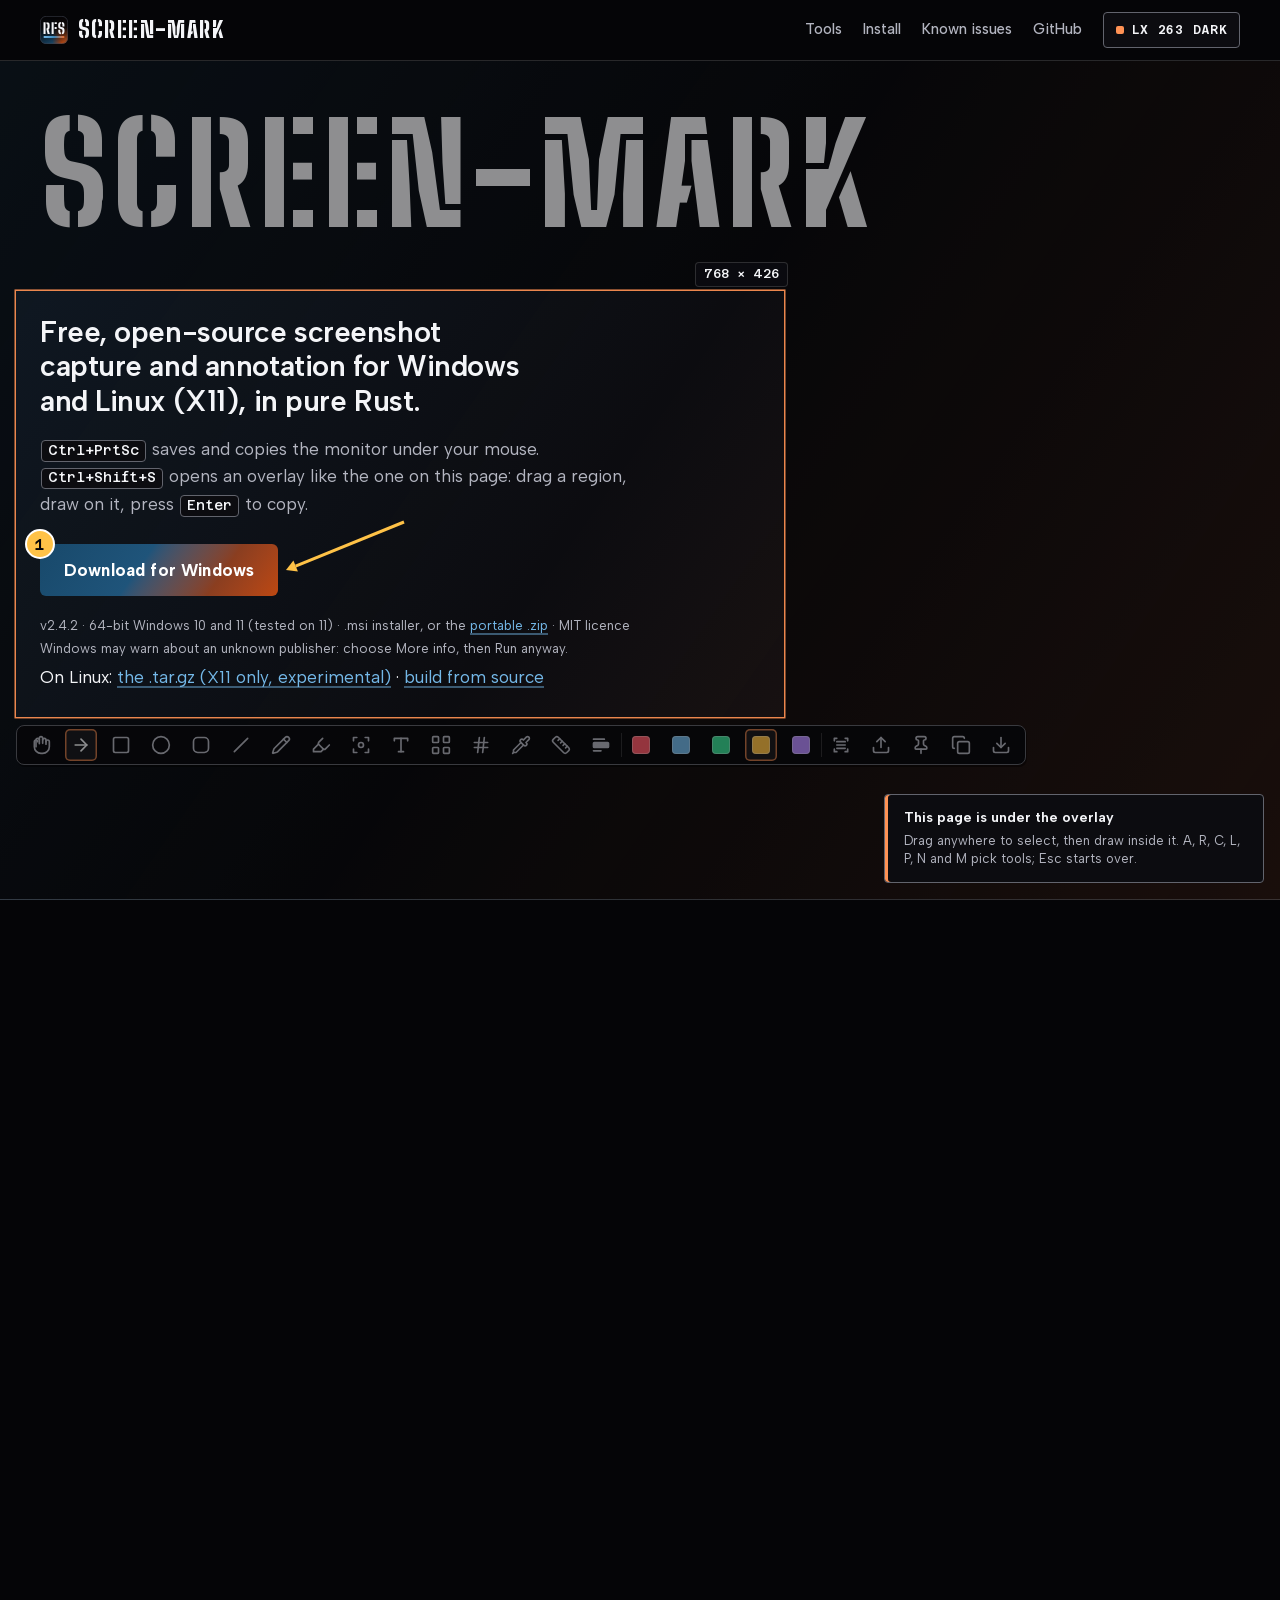
==== commit 2b3d89b2: "chore(release): v2.4.2" ====
--- a/docs/index.html
+++ b/docs/index.html
@@ -102,14 +102,14 @@
         <p class="how"><kbd>Ctrl+PrtSc</kbd> saves and copies the monitor under your mouse. <kbd>Ctrl+Shift+S</kbd> opens an overlay like the one on this page: drag a region, draw on it, press <kbd>Enter</kbd> to copy.</p>
         <p class="meta phone-note">screen-mark runs on a computer, not a phone. The button downloads the Windows installer; open this page on your PC to run it.</p>
         <div class="get">
-          <a class="btn" href="https://github.com/Real-Fruit-Snacks/screen-mark/releases/download/v2.4.1/screen-mark-v2.4.1-windows-x64.msi">Download for Windows</a>
+          <a class="btn" href="https://github.com/Real-Fruit-Snacks/screen-mark/releases/download/v2.4.2/screen-mark-v2.4.2-windows-x64.msi">Download for Windows</a>
           <svg class="note-arrow" viewBox="0 0 132 64" aria-hidden="true" focusable="false">
             <path class="note-arrow__shaft" d="M124 8 L15.6 52.1"/>
             <path class="note-arrow__head" d="M6 56 L13.4 46.5 L17.9 57.6 Z"/>
           </svg>
           <span class="marker marker--static" aria-hidden="true">1</span>
         </div>
-        <p class="meta"><span>v2.4.1 &middot; 64-bit Windows 10 and 11 (tested on 11) &middot; .msi installer, or the <a href="https://github.com/Real-Fruit-Snacks/screen-mark/releases/download/v2.4.1/screen-mark-v2.4.1-windows-x64.zip">portable .zip</a> &middot; MIT licence</span>
+        <p class="meta"><span>v2.4.2 &middot; 64-bit Windows 10 and 11 (tested on 11) &middot; .msi installer, or the <a href="https://github.com/Real-Fruit-Snacks/screen-mark/releases/download/v2.4.2/screen-mark-v2.4.2-windows-x64.zip">portable .zip</a> &middot; MIT licence</span>
           <span>Windows may warn about an unknown publisher: choose More info, then Run anyway.</span>
           <span class="meta__alt">On Linux: <a href="#linux">the .tar.gz (X11 only, experimental)</a> &middot; <a href="#source">build from source</a></span></p>
       </div>
@@ -303,9 +303,9 @@
           <li>
             <span class="files__os">Windows 10 and 11</span>
             <div class="files__set">
-              <p><a class="btn files__btn" href="https://github.com/Real-Fruit-Snacks/screen-mark/releases/download/v2.4.1/screen-mark-v2.4.1-windows-x64.msi">Download the installer</a></p>
-              <p class="files__note"><span class="files__file">screen-mark-v2.4.1-windows-x64.msi</span>, with a Start menu entry. A 1.x MSI is upgraded in place.</p>
-              <p><a class="files__name" href="https://github.com/Real-Fruit-Snacks/screen-mark/releases/download/v2.4.1/screen-mark-v2.4.1-windows-x64.zip">screen-mark-v2.4.1-windows-x64.zip</a></p>
+              <p><a class="btn files__btn" href="https://github.com/Real-Fruit-Snacks/screen-mark/releases/download/v2.4.2/screen-mark-v2.4.2-windows-x64.msi">Download the installer</a></p>
+              <p class="files__note"><span class="files__file">screen-mark-v2.4.2-windows-x64.msi</span>, with a Start menu entry. A 1.x MSI is upgraded in place.</p>
+              <p><a class="files__name" href="https://github.com/Real-Fruit-Snacks/screen-mark/releases/download/v2.4.2/screen-mark-v2.4.2-windows-x64.zip">screen-mark-v2.4.2-windows-x64.zip</a></p>
               <p class="files__note">Portable. The exe asks before it installs itself to AppData.</p>
               <p class="files__note">Neither is code-signed yet, so Windows SmartScreen may stop the first run: choose <b>More info</b>, then <b>Run anyway</b>.</p>
             </div>
@@ -313,7 +313,7 @@
           <li id="linux">
             <span class="files__os">Linux</span>
             <div class="files__set">
-              <p><a class="files__name" href="https://github.com/Real-Fruit-Snacks/screen-mark/releases/download/v2.4.1/screen-mark-v2.4.1-linux-x64.tar.gz">screen-mark-v2.4.1-linux-x64.tar.gz</a></p>
+              <p><a class="files__name" href="https://github.com/Real-Fruit-Snacks/screen-mark/releases/download/v2.4.2/screen-mark-v2.4.2-linux-x64.tar.gz">screen-mark-v2.4.2-linux-x64.tar.gz</a></p>
               <p class="files__note">X11, or Wayland through the desktop’s screenshot portal; experimental. Built on Ubuntu 24.04; it needs GTK 3, libxdo, libxkbcommon-x11 and an AppIndicator library for the tray (on Ubuntu, <code>sudo apt install <span class="nowrap">libxdo3</span> <span class="nowrap">libxkbcommon-x11-0</span> <span class="nowrap">libayatana-appindicator3-1</span></code>). Extract, <code class="nowrap">chmod +x screen-mark</code>, run it: it starts in the tray, with the same hotkeys.</p>
             </div>
           </li>
@@ -375,7 +375,7 @@
 
 <footer class="foot">
   <div class="wrap foot__in">
-    <p class="foot__name">screen-mark 2.4.1 &middot; MIT &middot; an <a href="https://real-fruit-snacks.github.io/">RFS</a> tool</p>
+    <p class="foot__name">screen-mark 2.4.2 &middot; MIT &middot; an <a href="https://real-fruit-snacks.github.io/">RFS</a> tool</p>
     <p class="foot__links"><a href="https://github.com/Real-Fruit-Snacks/screen-mark">Source</a> <a href="https://github.com/Real-Fruit-Snacks/screen-mark/releases">Releases</a> <a href="https://github.com/Real-Fruit-Snacks/screen-mark/blob/main/CHANGELOG.md">Changelog</a></p>
     <p class="foot__colophon">Set in Big Shoulders Stencil, Albert Sans, and Azeret Mono. Toolbar icons from Lucide, the same set the app draws.</p>
   </div>
--- a/docs/rfs.css
+++ b/docs/rfs.css
@@ -6,7 +6,6 @@
   color-scheme: dark;
 
   --rfs-in-oklab: ;
-  --rfs-in-oklch: ;
 
   /* Physical Cyclorama stops */
   --rfs-steel: #1f547a;
@@ -158,7 +157,6 @@
 @supports (background: linear-gradient(in oklab, white, black)) {
   :root {
     --rfs-in-oklab: in oklab;
-    --rfs-in-oklch: in oklch;
   }
 }
 
@@ -262,6 +260,12 @@
   overflow-x: auto;
 }
 
+/* Lock viewport scroll when using .rfs-shell so scrollbars start strictly below top chrome */
+html:has(> body.rfs-shell) {
+  height: 100%;
+  overflow: hidden;
+}
+
 /* Reduced transparency: remove glass/blur translucency */
 @media (prefers-reduced-transparency: reduce) {
   :root {
@@ -287,7 +291,7 @@
     --rfs-line: #cfd5dc;
     --rfs-line-strong: #6e7682;
   }
-  :where(body) {
+  :where(html, body) {
     background: #ffffff !important;
     color: #0d1016 !important;
     height: auto !important;
--- a/docs/rfs-components.css
+++ b/docs/rfs-components.css
@@ -840,7 +840,9 @@
   border-bottom: 1px solid var(--rfs-line);
 }
 
-.rfs-tablist::-webkit-scrollbar { display: none; }
+@supports not (scrollbar-width: none) {
+  .rfs-tablist::-webkit-scrollbar { display: none; }
+}
 
 .rfs-tablist [role="tab"] {
   flex: none;
--- a/docs/styles.css
+++ b/docs/styles.css
@@ -58,8 +58,7 @@
   --cross-line: color-mix(in oklab, var(--sm-accent) 55%, transparent);
 
   --stage-bg:
-    radial-gradient(ellipse 68% 60% at 10% 10%, color-mix(in oklab, var(--rfs-steel) 26%, transparent), transparent 72%),
-    radial-gradient(ellipse 62% 56% at 92% 16%, color-mix(in oklab, var(--rfs-beacon) 18%, transparent), transparent 72%),
+    linear-gradient(125deg in oklab, color-mix(in oklab, var(--rfs-steel) 20%, transparent) 0%, transparent 48%, color-mix(in oklab, var(--rfs-beacon) 14%, transparent) 100%),
     var(--rfs-surface);
 
   --marker-ink: #050507;
@@ -105,8 +104,7 @@
 :root[data-theme="light"] {
   --dim: rgb(17 20 27 / 0.28);
   --stage-bg:
-    radial-gradient(ellipse 68% 60% at 10% 10%, color-mix(in oklab, var(--rfs-steel) 12%, transparent), transparent 72%),
-    radial-gradient(ellipse 62% 56% at 92% 16%, color-mix(in oklab, var(--rfs-beacon) 10%, transparent), transparent 72%),
+    linear-gradient(125deg in oklab, color-mix(in oklab, var(--rfs-steel) 10%, transparent) 0%, transparent 48%, color-mix(in oklab, var(--rfs-beacon) 8%, transparent) 100%),
     var(--rfs-bg);
   --marker-ink: #050507;
   --hl: color-mix(in oklab, #FFC247 55%, transparent);
@@ -117,7 +115,7 @@
 
 /* ---------- Base ---------- */
 *, *::before, *::after { box-sizing: border-box; }
-html { -webkit-text-size-adjust: 100%; text-size-adjust: 100%; }
+html { height: 100%; overflow: hidden; -webkit-text-size-adjust: 100%; text-size-adjust: 100%; }
 body {
   margin: 0;
   background: var(--rfs-bg);
@@ -270,16 +268,19 @@
   .stage .phone-note { order: 1; }
 }
 
-.capture { position: relative; align-self: flex-start; max-width: 40rem; padding: var(--cap-pad); margin-left: calc(-1 * var(--cap-pull)); }
+.capture { position: relative; align-self: flex-start; width: 100%; max-width: 48rem; padding: var(--cap-pad); margin-left: calc(-1 * var(--cap-pull)); }
 .lede { font-size: var(--step-2); font-weight: 600; line-height: 1.18; letter-spacing: -0.015em; text-wrap: balance; max-width: 24em; }
 .how { margin-top: var(--space-s); color: var(--rfs-mute); max-width: 36em; }
 .how kbd { color: var(--rfs-text); }
 .get { position: relative; width: fit-content; margin-top: var(--space-m); }
 .btn {
   display: inline-flex; align-items: center; min-height: 48px; padding: 0.72em 1.4em;
-  background: var(--rfs-horizon-gradient); color: #FFFFFF;
+  background-image: var(--rfs-horizon-gradient);
+  background-origin: border-box;
+  background-clip: border-box;
+  color: #FFFFFF;
   font-weight: 700; letter-spacing: 0.01em; text-decoration: none; border-radius: 6px;
-  border: 1px solid color-mix(in oklab, var(--rfs-beacon-ink) 35%, transparent);
+  border: 0;
   transition: filter var(--fast) var(--ease), transform var(--fast) var(--ease);
 }
 @media (hover: hover) { .btn:hover { color: #FFFFFF; filter: brightness(1.08); transform: translateY(-1px); } }
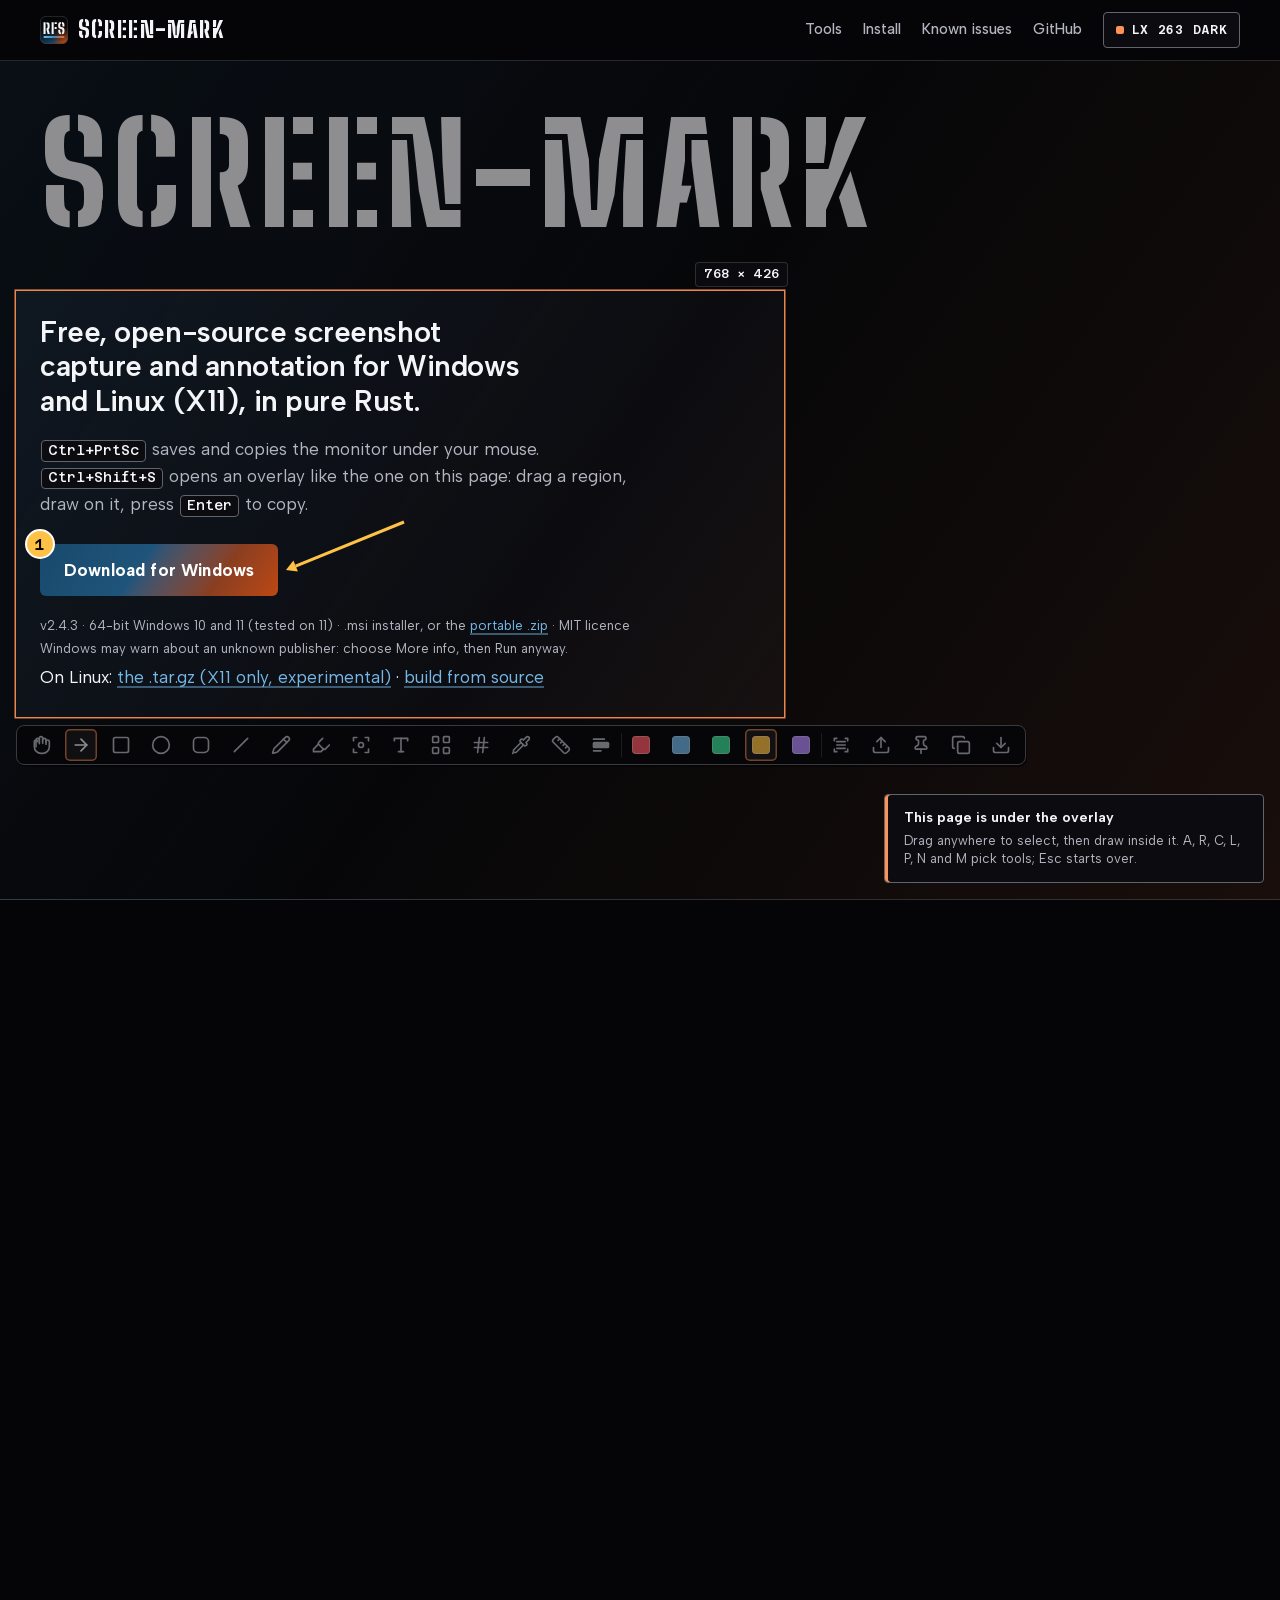
==== commit ad18cc0f: "feat: embed Albert Sans, sync Windows 11 DWM chrome, and complete Cyclorama Dawn desktop UI (v2.4.3)" ====
--- a/docs/index.html
+++ b/docs/index.html
@@ -102,14 +102,14 @@
         <p class="how"><kbd>Ctrl+PrtSc</kbd> saves and copies the monitor under your mouse. <kbd>Ctrl+Shift+S</kbd> opens an overlay like the one on this page: drag a region, draw on it, press <kbd>Enter</kbd> to copy.</p>
         <p class="meta phone-note">screen-mark runs on a computer, not a phone. The button downloads the Windows installer; open this page on your PC to run it.</p>
         <div class="get">
-          <a class="btn" href="https://github.com/Real-Fruit-Snacks/screen-mark/releases/download/v2.4.2/screen-mark-v2.4.2-windows-x64.msi">Download for Windows</a>
+          <a class="btn" href="https://github.com/Real-Fruit-Snacks/screen-mark/releases/download/v2.4.3/screen-mark-v2.4.3-windows-x64.msi">Download for Windows</a>
           <svg class="note-arrow" viewBox="0 0 132 64" aria-hidden="true" focusable="false">
             <path class="note-arrow__shaft" d="M124 8 L15.6 52.1"/>
             <path class="note-arrow__head" d="M6 56 L13.4 46.5 L17.9 57.6 Z"/>
           </svg>
           <span class="marker marker--static" aria-hidden="true">1</span>
         </div>
-        <p class="meta"><span>v2.4.2 &middot; 64-bit Windows 10 and 11 (tested on 11) &middot; .msi installer, or the <a href="https://github.com/Real-Fruit-Snacks/screen-mark/releases/download/v2.4.2/screen-mark-v2.4.2-windows-x64.zip">portable .zip</a> &middot; MIT licence</span>
+        <p class="meta"><span>v2.4.3 &middot; 64-bit Windows 10 and 11 (tested on 11) &middot; .msi installer, or the <a href="https://github.com/Real-Fruit-Snacks/screen-mark/releases/download/v2.4.3/screen-mark-v2.4.3-windows-x64.zip">portable .zip</a> &middot; MIT licence</span>
           <span>Windows may warn about an unknown publisher: choose More info, then Run anyway.</span>
           <span class="meta__alt">On Linux: <a href="#linux">the .tar.gz (X11 only, experimental)</a> &middot; <a href="#source">build from source</a></span></p>
       </div>
@@ -303,9 +303,9 @@
           <li>
             <span class="files__os">Windows 10 and 11</span>
             <div class="files__set">
-              <p><a class="btn files__btn" href="https://github.com/Real-Fruit-Snacks/screen-mark/releases/download/v2.4.2/screen-mark-v2.4.2-windows-x64.msi">Download the installer</a></p>
-              <p class="files__note"><span class="files__file">screen-mark-v2.4.2-windows-x64.msi</span>, with a Start menu entry. A 1.x MSI is upgraded in place.</p>
-              <p><a class="files__name" href="https://github.com/Real-Fruit-Snacks/screen-mark/releases/download/v2.4.2/screen-mark-v2.4.2-windows-x64.zip">screen-mark-v2.4.2-windows-x64.zip</a></p>
+              <p><a class="btn files__btn" href="https://github.com/Real-Fruit-Snacks/screen-mark/releases/download/v2.4.3/screen-mark-v2.4.3-windows-x64.msi">Download the installer</a></p>
+              <p class="files__note"><span class="files__file">screen-mark-v2.4.3-windows-x64.msi</span>, with a Start menu entry. A 1.x MSI is upgraded in place.</p>
+              <p><a class="files__name" href="https://github.com/Real-Fruit-Snacks/screen-mark/releases/download/v2.4.3/screen-mark-v2.4.3-windows-x64.zip">screen-mark-v2.4.3-windows-x64.zip</a></p>
               <p class="files__note">Portable. The exe asks before it installs itself to AppData.</p>
               <p class="files__note">Neither is code-signed yet, so Windows SmartScreen may stop the first run: choose <b>More info</b>, then <b>Run anyway</b>.</p>
             </div>
@@ -313,7 +313,7 @@
           <li id="linux">
             <span class="files__os">Linux</span>
             <div class="files__set">
-              <p><a class="files__name" href="https://github.com/Real-Fruit-Snacks/screen-mark/releases/download/v2.4.2/screen-mark-v2.4.2-linux-x64.tar.gz">screen-mark-v2.4.2-linux-x64.tar.gz</a></p>
+              <p><a class="files__name" href="https://github.com/Real-Fruit-Snacks/screen-mark/releases/download/v2.4.3/screen-mark-v2.4.3-linux-x64.tar.gz">screen-mark-v2.4.3-linux-x64.tar.gz</a></p>
               <p class="files__note">X11, or Wayland through the desktop’s screenshot portal; experimental. Built on Ubuntu 24.04; it needs GTK 3, libxdo, libxkbcommon-x11 and an AppIndicator library for the tray (on Ubuntu, <code>sudo apt install <span class="nowrap">libxdo3</span> <span class="nowrap">libxkbcommon-x11-0</span> <span class="nowrap">libayatana-appindicator3-1</span></code>). Extract, <code class="nowrap">chmod +x screen-mark</code>, run it: it starts in the tray, with the same hotkeys.</p>
             </div>
           </li>
@@ -375,7 +375,7 @@
 
 <footer class="foot">
   <div class="wrap foot__in">
-    <p class="foot__name">screen-mark 2.4.2 &middot; MIT &middot; an <a href="https://real-fruit-snacks.github.io/">RFS</a> tool</p>
+    <p class="foot__name">screen-mark 2.4.3 &middot; MIT &middot; an <a href="https://real-fruit-snacks.github.io/">RFS</a> tool</p>
     <p class="foot__links"><a href="https://github.com/Real-Fruit-Snacks/screen-mark">Source</a> <a href="https://github.com/Real-Fruit-Snacks/screen-mark/releases">Releases</a> <a href="https://github.com/Real-Fruit-Snacks/screen-mark/blob/main/CHANGELOG.md">Changelog</a></p>
     <p class="foot__colophon">Set in Big Shoulders Stencil, Albert Sans, and Azeret Mono. Toolbar icons from Lucide, the same set the app draws.</p>
   </div>
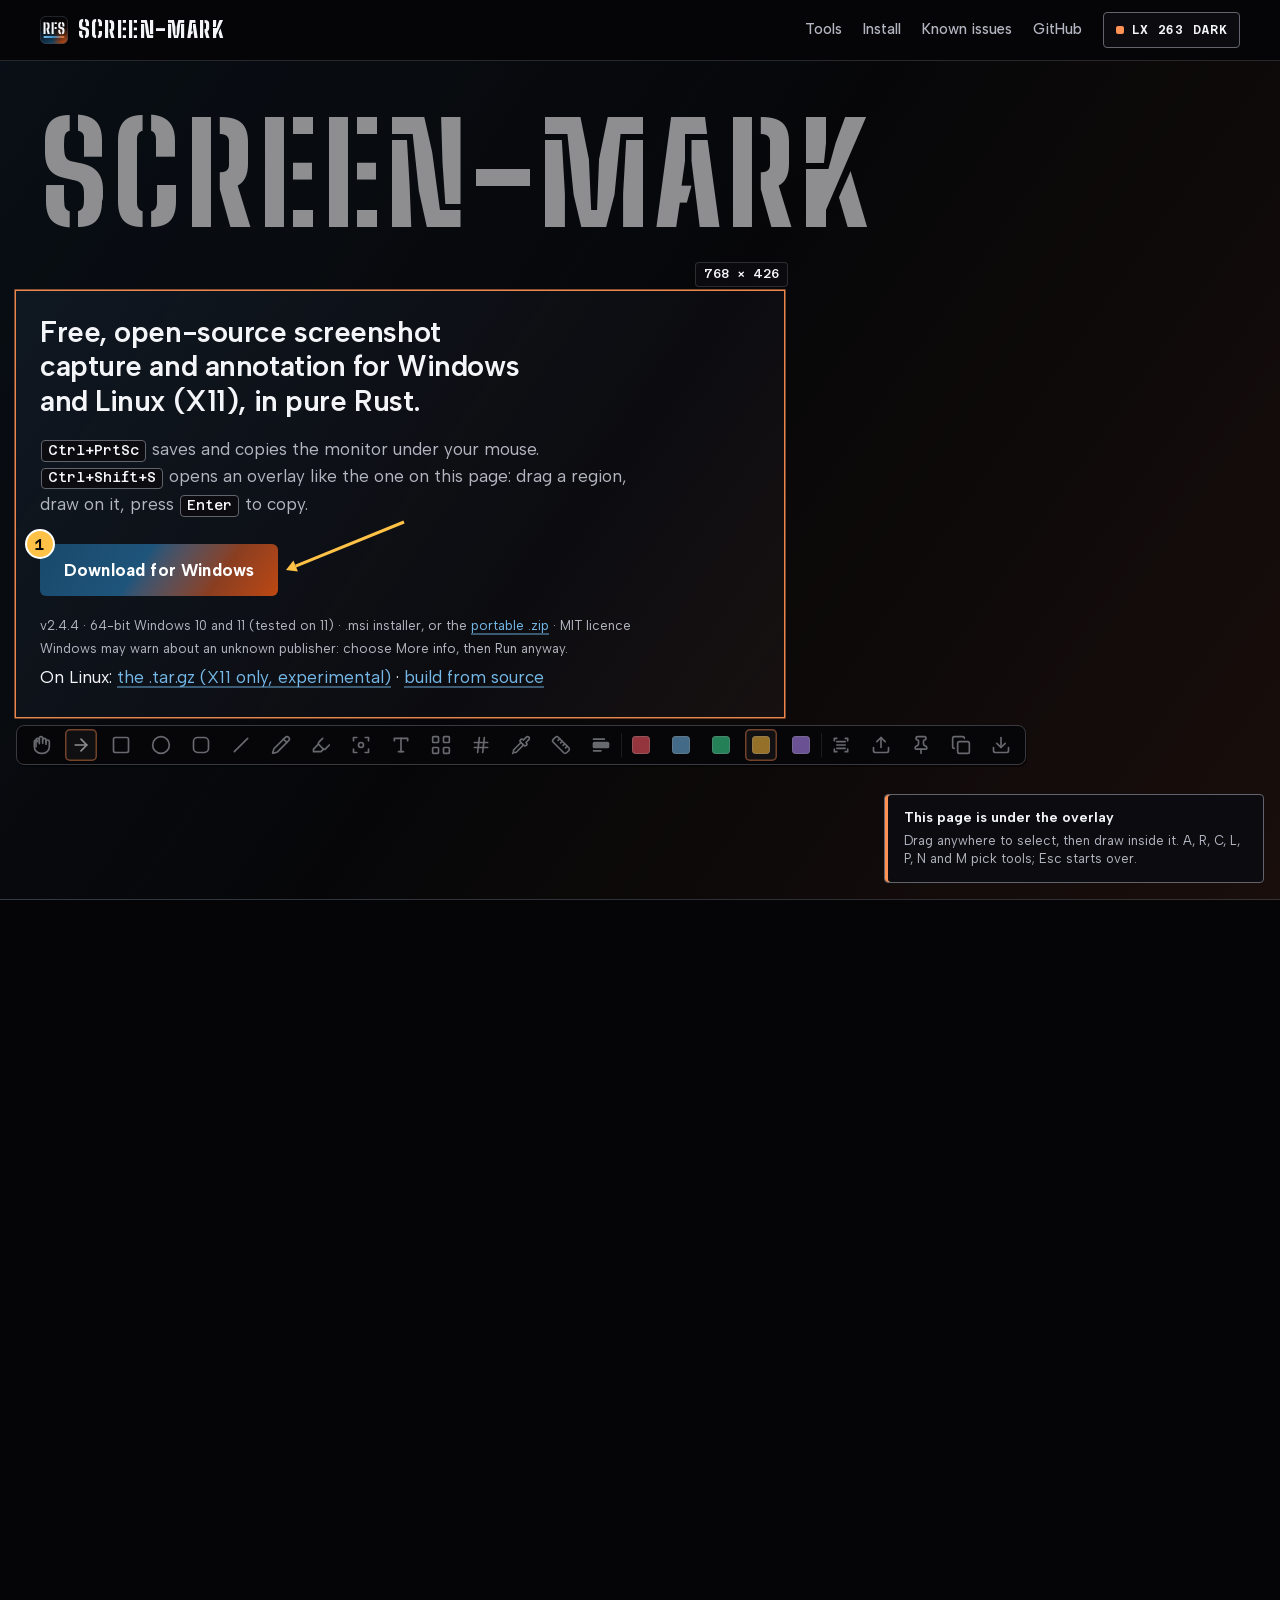
==== commit dd571a5c: "feat: upgrade desktop/tray emblem to Cyclorama Dawn tile with 8-size icon.ico (v2.4.4)" ====
--- a/docs/index.html
+++ b/docs/index.html
@@ -102,14 +102,14 @@
         <p class="how"><kbd>Ctrl+PrtSc</kbd> saves and copies the monitor under your mouse. <kbd>Ctrl+Shift+S</kbd> opens an overlay like the one on this page: drag a region, draw on it, press <kbd>Enter</kbd> to copy.</p>
         <p class="meta phone-note">screen-mark runs on a computer, not a phone. The button downloads the Windows installer; open this page on your PC to run it.</p>
         <div class="get">
-          <a class="btn" href="https://github.com/Real-Fruit-Snacks/screen-mark/releases/download/v2.4.3/screen-mark-v2.4.3-windows-x64.msi">Download for Windows</a>
+          <a class="btn" href="https://github.com/Real-Fruit-Snacks/screen-mark/releases/download/v2.4.4/screen-mark-v2.4.4-windows-x64.msi">Download for Windows</a>
           <svg class="note-arrow" viewBox="0 0 132 64" aria-hidden="true" focusable="false">
             <path class="note-arrow__shaft" d="M124 8 L15.6 52.1"/>
             <path class="note-arrow__head" d="M6 56 L13.4 46.5 L17.9 57.6 Z"/>
           </svg>
           <span class="marker marker--static" aria-hidden="true">1</span>
         </div>
-        <p class="meta"><span>v2.4.3 &middot; 64-bit Windows 10 and 11 (tested on 11) &middot; .msi installer, or the <a href="https://github.com/Real-Fruit-Snacks/screen-mark/releases/download/v2.4.3/screen-mark-v2.4.3-windows-x64.zip">portable .zip</a> &middot; MIT licence</span>
+        <p class="meta"><span>v2.4.4 &middot; 64-bit Windows 10 and 11 (tested on 11) &middot; .msi installer, or the <a href="https://github.com/Real-Fruit-Snacks/screen-mark/releases/download/v2.4.4/screen-mark-v2.4.4-windows-x64.zip">portable .zip</a> &middot; MIT licence</span>
           <span>Windows may warn about an unknown publisher: choose More info, then Run anyway.</span>
           <span class="meta__alt">On Linux: <a href="#linux">the .tar.gz (X11 only, experimental)</a> &middot; <a href="#source">build from source</a></span></p>
       </div>
@@ -303,9 +303,9 @@
           <li>
             <span class="files__os">Windows 10 and 11</span>
             <div class="files__set">
-              <p><a class="btn files__btn" href="https://github.com/Real-Fruit-Snacks/screen-mark/releases/download/v2.4.3/screen-mark-v2.4.3-windows-x64.msi">Download the installer</a></p>
-              <p class="files__note"><span class="files__file">screen-mark-v2.4.3-windows-x64.msi</span>, with a Start menu entry. A 1.x MSI is upgraded in place.</p>
-              <p><a class="files__name" href="https://github.com/Real-Fruit-Snacks/screen-mark/releases/download/v2.4.3/screen-mark-v2.4.3-windows-x64.zip">screen-mark-v2.4.3-windows-x64.zip</a></p>
+              <p><a class="btn files__btn" href="https://github.com/Real-Fruit-Snacks/screen-mark/releases/download/v2.4.4/screen-mark-v2.4.4-windows-x64.msi">Download the installer</a></p>
+              <p class="files__note"><span class="files__file">screen-mark-v2.4.4-windows-x64.msi</span>, with a Start menu entry. A 1.x MSI is upgraded in place.</p>
+              <p><a class="files__name" href="https://github.com/Real-Fruit-Snacks/screen-mark/releases/download/v2.4.4/screen-mark-v2.4.4-windows-x64.zip">screen-mark-v2.4.4-windows-x64.zip</a></p>
               <p class="files__note">Portable. The exe asks before it installs itself to AppData.</p>
               <p class="files__note">Neither is code-signed yet, so Windows SmartScreen may stop the first run: choose <b>More info</b>, then <b>Run anyway</b>.</p>
             </div>
@@ -313,7 +313,7 @@
           <li id="linux">
             <span class="files__os">Linux</span>
             <div class="files__set">
-              <p><a class="files__name" href="https://github.com/Real-Fruit-Snacks/screen-mark/releases/download/v2.4.3/screen-mark-v2.4.3-linux-x64.tar.gz">screen-mark-v2.4.3-linux-x64.tar.gz</a></p>
+              <p><a class="files__name" href="https://github.com/Real-Fruit-Snacks/screen-mark/releases/download/v2.4.4/screen-mark-v2.4.4-linux-x64.tar.gz">screen-mark-v2.4.4-linux-x64.tar.gz</a></p>
               <p class="files__note">X11, or Wayland through the desktop’s screenshot portal; experimental. Built on Ubuntu 24.04; it needs GTK 3, libxdo, libxkbcommon-x11 and an AppIndicator library for the tray (on Ubuntu, <code>sudo apt install <span class="nowrap">libxdo3</span> <span class="nowrap">libxkbcommon-x11-0</span> <span class="nowrap">libayatana-appindicator3-1</span></code>). Extract, <code class="nowrap">chmod +x screen-mark</code>, run it: it starts in the tray, with the same hotkeys.</p>
             </div>
           </li>
@@ -375,7 +375,7 @@
 
 <footer class="foot">
   <div class="wrap foot__in">
-    <p class="foot__name">screen-mark 2.4.3 &middot; MIT &middot; an <a href="https://real-fruit-snacks.github.io/">RFS</a> tool</p>
+    <p class="foot__name">screen-mark 2.4.4 &middot; MIT &middot; an <a href="https://real-fruit-snacks.github.io/">RFS</a> tool</p>
     <p class="foot__links"><a href="https://github.com/Real-Fruit-Snacks/screen-mark">Source</a> <a href="https://github.com/Real-Fruit-Snacks/screen-mark/releases">Releases</a> <a href="https://github.com/Real-Fruit-Snacks/screen-mark/blob/main/CHANGELOG.md">Changelog</a></p>
     <p class="foot__colophon">Set in Big Shoulders Stencil, Albert Sans, and Azeret Mono. Toolbar icons from Lucide, the same set the app draws.</p>
   </div>
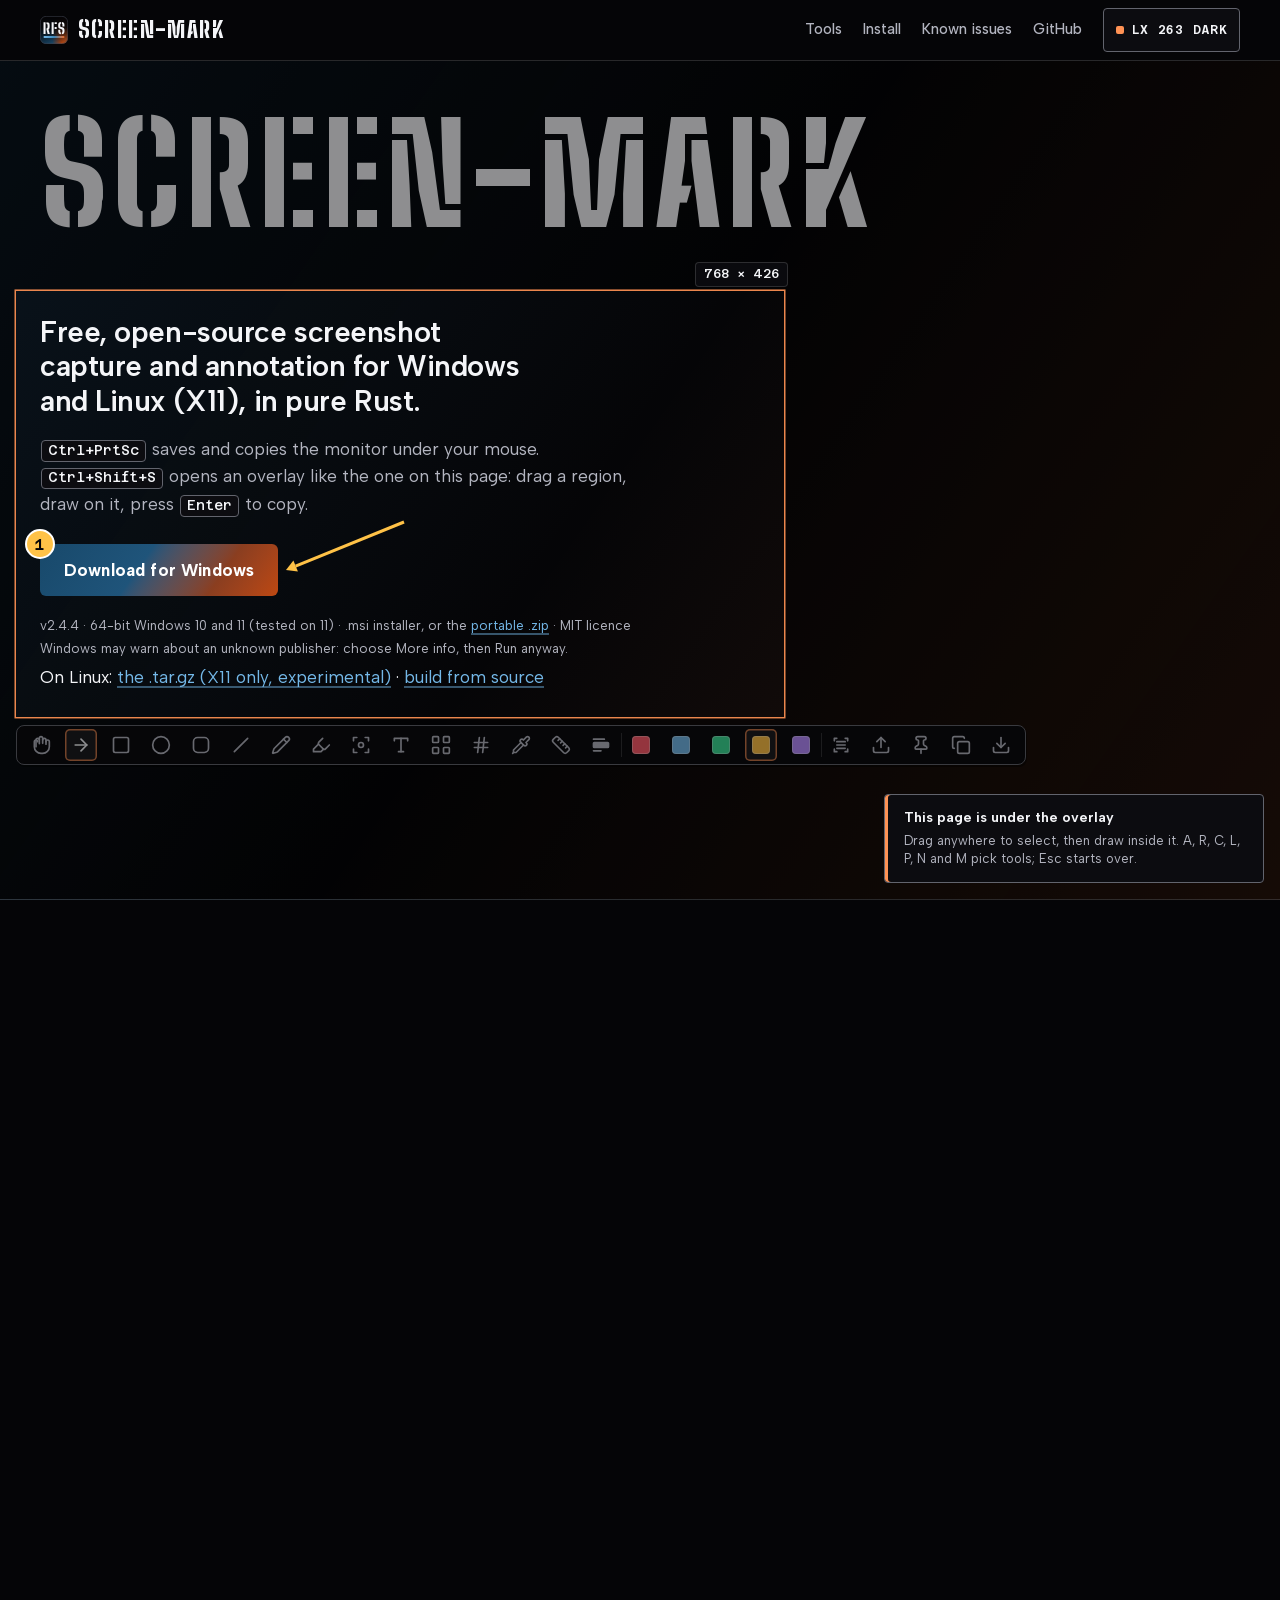
==== commit f7e4d5e5: "fix(docs): resolve Cyclorama Dawn v2.1.0 Pages, copy button, and brand defects" ====
--- a/docs/index.html
+++ b/docs/index.html
@@ -30,7 +30,8 @@
   d.classList.add('js');
   setTimeout(function(){if(!window.smReady)d.classList.remove('js')},4000);
   try{
-    if(localStorage.getItem('rfs-theme')==='light'){
+    var t=localStorage.getItem('rfs-theme')||localStorage.getItem('color-scheme');
+    if(t==='light'||t==='dayshift'){
       d.setAttribute('data-theme','light');
       var cs=document.querySelector('meta[name="color-scheme"]');
       var tc=document.querySelector('meta[name="theme-color"]');
@@ -324,10 +325,10 @@
           <p id="cargo-l">Or build it from source with <a href="https://rustup.rs">Rust</a> 1.88 or later:</p>
           <div class="rfs-code-card">
             <div class="rfs-code-head">
-              <span class="rfs-code-lang">SHELL</span>
+              <span class="rfs-badge b-steel"><span class="k">[shell]</span> Build from source</span>
               <button type="button" class="rfs-code-copy copy" aria-label="Copy the cargo command" data-copy="cargo install --git https://github.com/Real-Fruit-Snacks/screen-mark --locked">Copy</button>
             </div>
-            <pre><code><span class="rfs-tok-cmd">cargo</span> install <span class="rfs-tok-flag">--git</span> https://github.com/Real-Fruit-Snacks/screen-mark <span class="rfs-tok-flag">--locked</span></code></pre>
+            <pre class="rfs-code-block"><code><span class="rfs-tok-fn">cargo</span> install <span class="rfs-tok-kw">--git</span> <span class="rfs-tok-str">https://github.com/Real-Fruit-Snacks/screen-mark</span> <span class="rfs-tok-kw">--locked</span></code></pre>
           </div>
         </div>
 
@@ -340,7 +341,7 @@
           <div><dt><code>screen-mark edit photo.png</code></dt><dd>Opens an image to mark up; with no file, the clipboard’s image.</dd></div>
           <div><dt><code>screen-mark install</code></dt><dd>Copies the exe to AppData with a Start Menu entry and PATH. <code>uninstall</code> removes it.</dd></div>
         </dl>
-        <p class="install__config">Settings are written on first run to <code>%APPDATA%\<wbr><span class="nowrap">screen-mark</span>\<wbr>config.toml</code> on Windows or <code>~/.config/<wbr><span class="nowrap">screen-mark</span>/<wbr>config.toml</code> on Linux. Every key is optional; <a href="https://github.com/Real-Fruit-Snacks/screen-mark#configuration">the README lists them</a>.</p>
+        <p class="install__config">Settings are written on first run to <code>%APPDATA%\<wbr><span class="nowrap">screen-mark</span>\<wbr>config.toml</code> on Windows or <code>~/.config/<wbr><span class="nowrap">screen-mark</span>/<wbr>config.toml</code> on Linux. Every key is optional; <a href="https://github.com/Real-Fruit-Snacks/screen-mark/blob/main/docs/CONFIGURATION.md">the configuration guide lists them</a>.</p>
       </div>
     </div>
   </section>
@@ -376,7 +377,7 @@
 <footer class="foot">
   <div class="wrap foot__in">
     <p class="foot__name">screen-mark 2.4.4 &middot; MIT &middot; an <a href="https://real-fruit-snacks.github.io/">RFS</a> tool</p>
-    <p class="foot__links"><a href="https://github.com/Real-Fruit-Snacks/screen-mark">Source</a> <a href="https://github.com/Real-Fruit-Snacks/screen-mark/releases">Releases</a> <a href="https://github.com/Real-Fruit-Snacks/screen-mark/blob/main/CHANGELOG.md">Changelog</a></p>
+    <p class="foot__links"><a href="https://github.com/Real-Fruit-Snacks/screen-mark">Source</a> <a href="https://github.com/Real-Fruit-Snacks/screen-mark/blob/main/docs/USAGE.md">Usage</a> <a href="https://github.com/Real-Fruit-Snacks/screen-mark/blob/main/docs/CONFIGURATION.md">Configuration</a> <a href="https://github.com/Real-Fruit-Snacks/screen-mark/releases">Releases</a> <a href="https://github.com/Real-Fruit-Snacks/screen-mark/blob/main/CHANGELOG.md">Changelog</a></p>
     <p class="foot__colophon">Set in Big Shoulders Stencil, Albert Sans, and Azeret Mono. Toolbar icons from Lucide, the same set the app draws.</p>
   </div>
 </footer>
--- a/docs/styles.css
+++ b/docs/styles.css
@@ -58,8 +58,8 @@
   --cross-line: color-mix(in oklab, var(--sm-accent) 55%, transparent);
 
   --stage-bg:
-    linear-gradient(125deg in oklab, color-mix(in oklab, var(--rfs-steel) 20%, transparent) 0%, transparent 48%, color-mix(in oklab, var(--rfs-beacon) 14%, transparent) 100%),
-    var(--rfs-surface);
+    linear-gradient(125deg var(--rfs-in-oklab), color-mix(in oklab, var(--rfs-steel) 20%, transparent) 0%, transparent 48%, color-mix(in oklab, var(--rfs-beacon) 14%, transparent) 100%),
+    var(--rfs-bg);
 
   --marker-ink: #050507;
   --hl: color-mix(in oklab, var(--rfs-accent) 72%, transparent);
@@ -104,7 +104,7 @@
 :root[data-theme="light"] {
   --dim: rgb(17 20 27 / 0.28);
   --stage-bg:
-    linear-gradient(125deg in oklab, color-mix(in oklab, var(--rfs-steel) 10%, transparent) 0%, transparent 48%, color-mix(in oklab, var(--rfs-beacon) 8%, transparent) 100%),
+    linear-gradient(125deg var(--rfs-in-oklab), color-mix(in oklab, var(--rfs-steel) 30%, transparent) 0%, transparent 48%, color-mix(in oklab, var(--rfs-beacon) 26%, transparent) 100%),
     var(--rfs-bg);
   --marker-ink: #050507;
   --hl: color-mix(in oklab, #FFC247 55%, transparent);
@@ -203,7 +203,7 @@
   display: flex; align-items: center; justify-content: flex-end;
   gap: clamp(0.75rem, 0.35rem + 1.2vw, 1.65rem); font-size: 0.92rem; font-weight: 500;
 }
-.bar__nav a { color: var(--rfs-mute); text-decoration: none; padding-block: 0.5rem; white-space: nowrap; }
+.bar__nav a { display: inline-flex; align-items: center; min-height: 44px; color: var(--rfs-mute); text-decoration: none; padding-block: 0.5rem; white-space: nowrap; }
 @media (hover: hover) { .bar__nav a:hover { color: var(--rfs-text); } }
 
 .theme-btn {
@@ -211,7 +211,7 @@
   font: 600 0.75rem/1 var(--mono); letter-spacing: 0.06em;
   color: var(--rfs-text); background: var(--rfs-surface);
   border: 1px solid var(--rfs-line-strong); border-radius: 4px;
-  padding: 0.48rem 0.72rem; min-height: 2.25rem;
+  padding: 0.48rem 0.72rem; min-height: 44px;
   cursor: pointer; white-space: nowrap; flex: none;
   transition: border-color var(--fast) var(--ease), background-color var(--fast) var(--ease);
 }
@@ -406,8 +406,10 @@
   position: fixed;
   inset: auto 1.25rem 1.25rem auto;
   margin: 0;
-}
-#rfs-toast:not(:popover-open) { display: none; }
+  z-index: var(--rfs-z-toast);
+  max-width: min(25rem, calc(100vw - 2.5rem));
+}
+#rfs-toast:not(:popover-open):not(.is-open) { display: none; }
 
 /* ---------- Sections ---------- */
 main > section:not(.stage) { padding-block: var(--space-xl-3xl); }
@@ -549,11 +551,15 @@
   line-height: 1.55;
 }
 .cargo .rfs-code-copy {
+  display: inline-flex;
+  align-items: center;
+  justify-content: center;
+  min-height: 44px;
   background: var(--rfs-raised);
   color: var(--rfs-text);
   border: 1px solid var(--rfs-line-strong);
   border-radius: 4px;
-  padding: 0.36rem 0.72rem;
+  padding: 0.36rem 0.85rem;
   font: 600 0.75rem/1 var(--mono);
   letter-spacing: 0.04em;
   cursor: pointer;
@@ -582,8 +588,8 @@
 .foot { border-top: 1px solid var(--rfs-line); padding-block: var(--space-xl); font-size: var(--step--1); color: var(--rfs-mute); }
 .foot__in { display: flex; flex-wrap: wrap; align-items: baseline; justify-content: space-between; gap: var(--space-s) var(--space-xl); }
 .foot__name { color: var(--rfs-text); font-weight: 600; }
-.foot__links { display: flex; flex-wrap: wrap; gap: var(--space-m); }
-.foot__links a { padding-block: 0.3rem; }
+.foot__links { display: flex; flex-wrap: wrap; align-items: center; gap: 0.25rem var(--space-m); }
+.foot__links a, .foot a { display: inline-flex; align-items: center; min-height: 44px; padding-block: 0.3rem; }
 .foot__colophon { flex-basis: 100%; }
 
 /* ---------- Motion & View Transitions ---------- */
@@ -595,6 +601,16 @@
 @keyframes rfs-theme-reveal {
   from { clip-path: circle(0px at var(--vt-x, 50%) var(--vt-y, 50%)); }
   to   { clip-path: circle(var(--vt-r, 150vmax) at var(--vt-x, 50%) var(--vt-y, 50%)); }
+}
+@media (prefers-reduced-motion: reduce) {
+  ::view-transition-group(*),
+  ::view-transition-old(*),
+  ::view-transition-new(*) {
+    animation: none !important;
+  }
+}
+@media (pointer: coarse) {
+  .rfs-toast-close { min-width: 44px; min-height: 44px; }
 }
 
 @media (prefers-reduced-motion: no-preference) {
